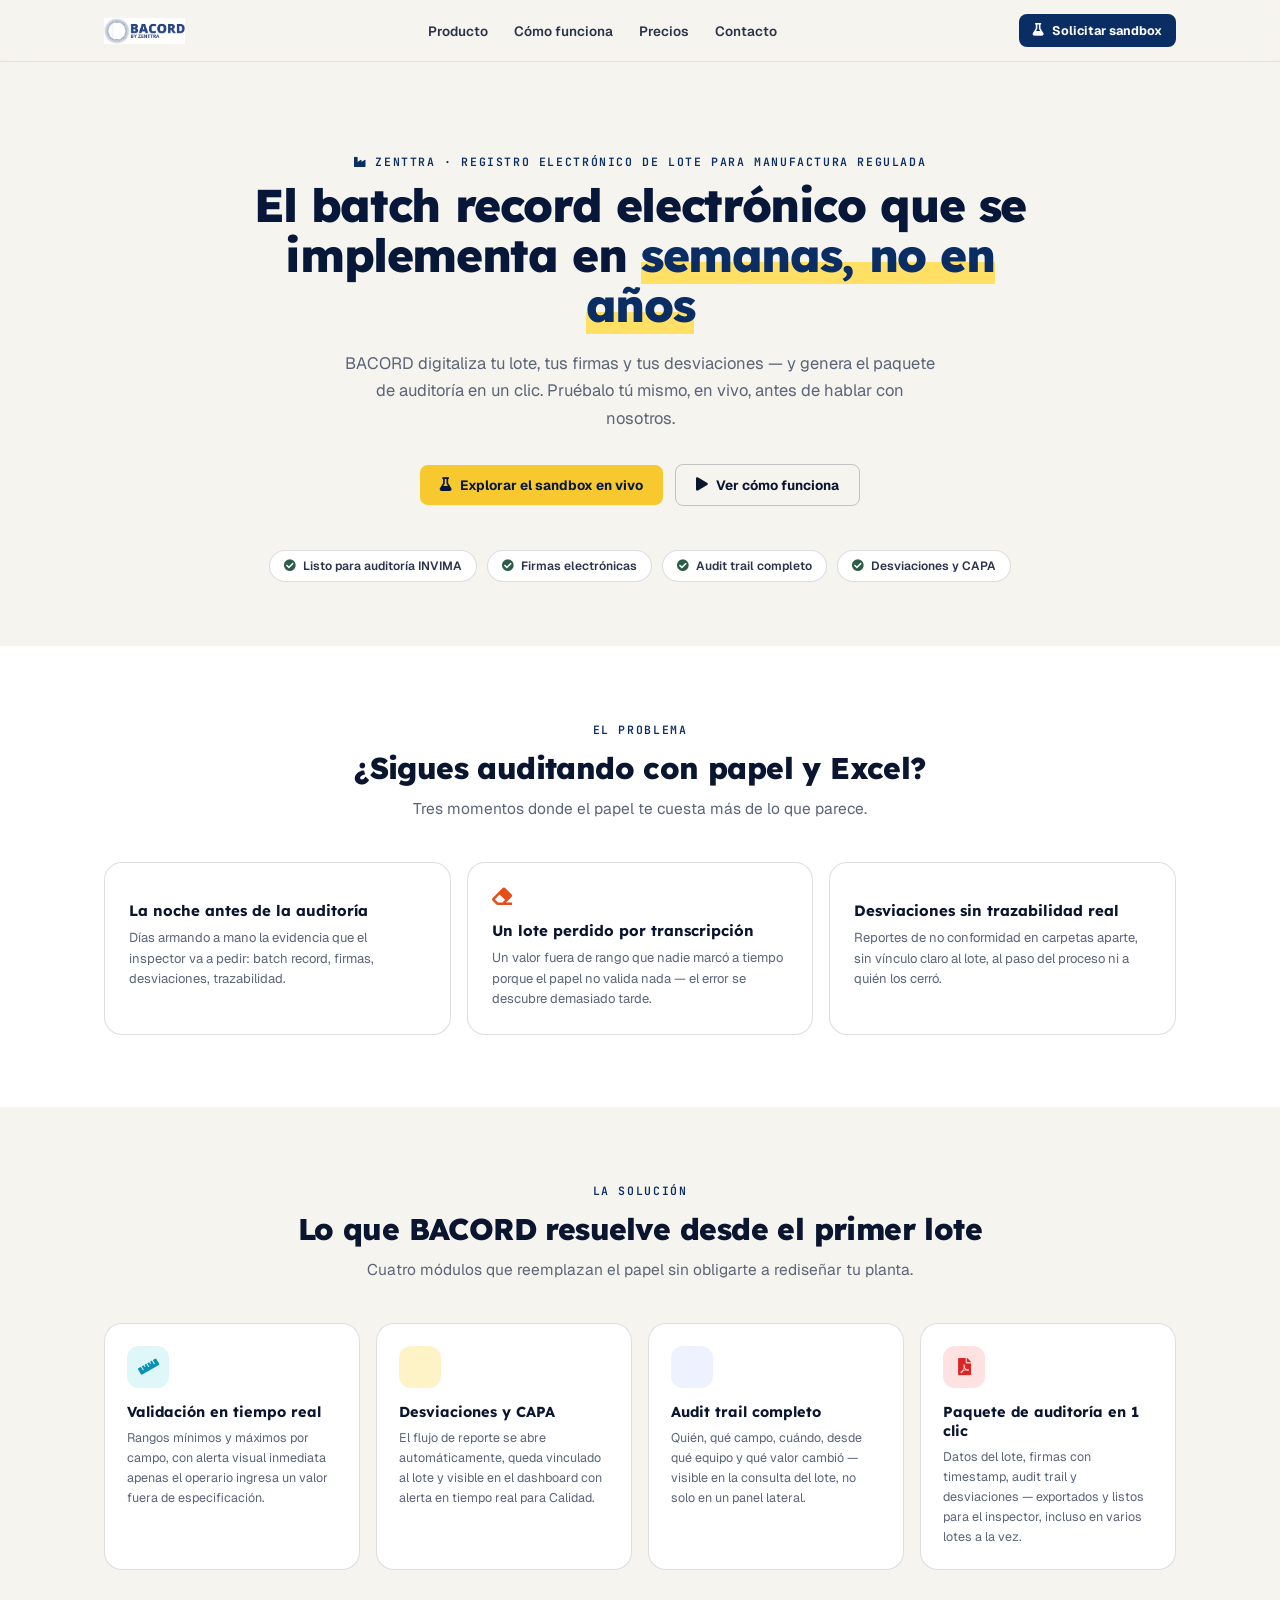
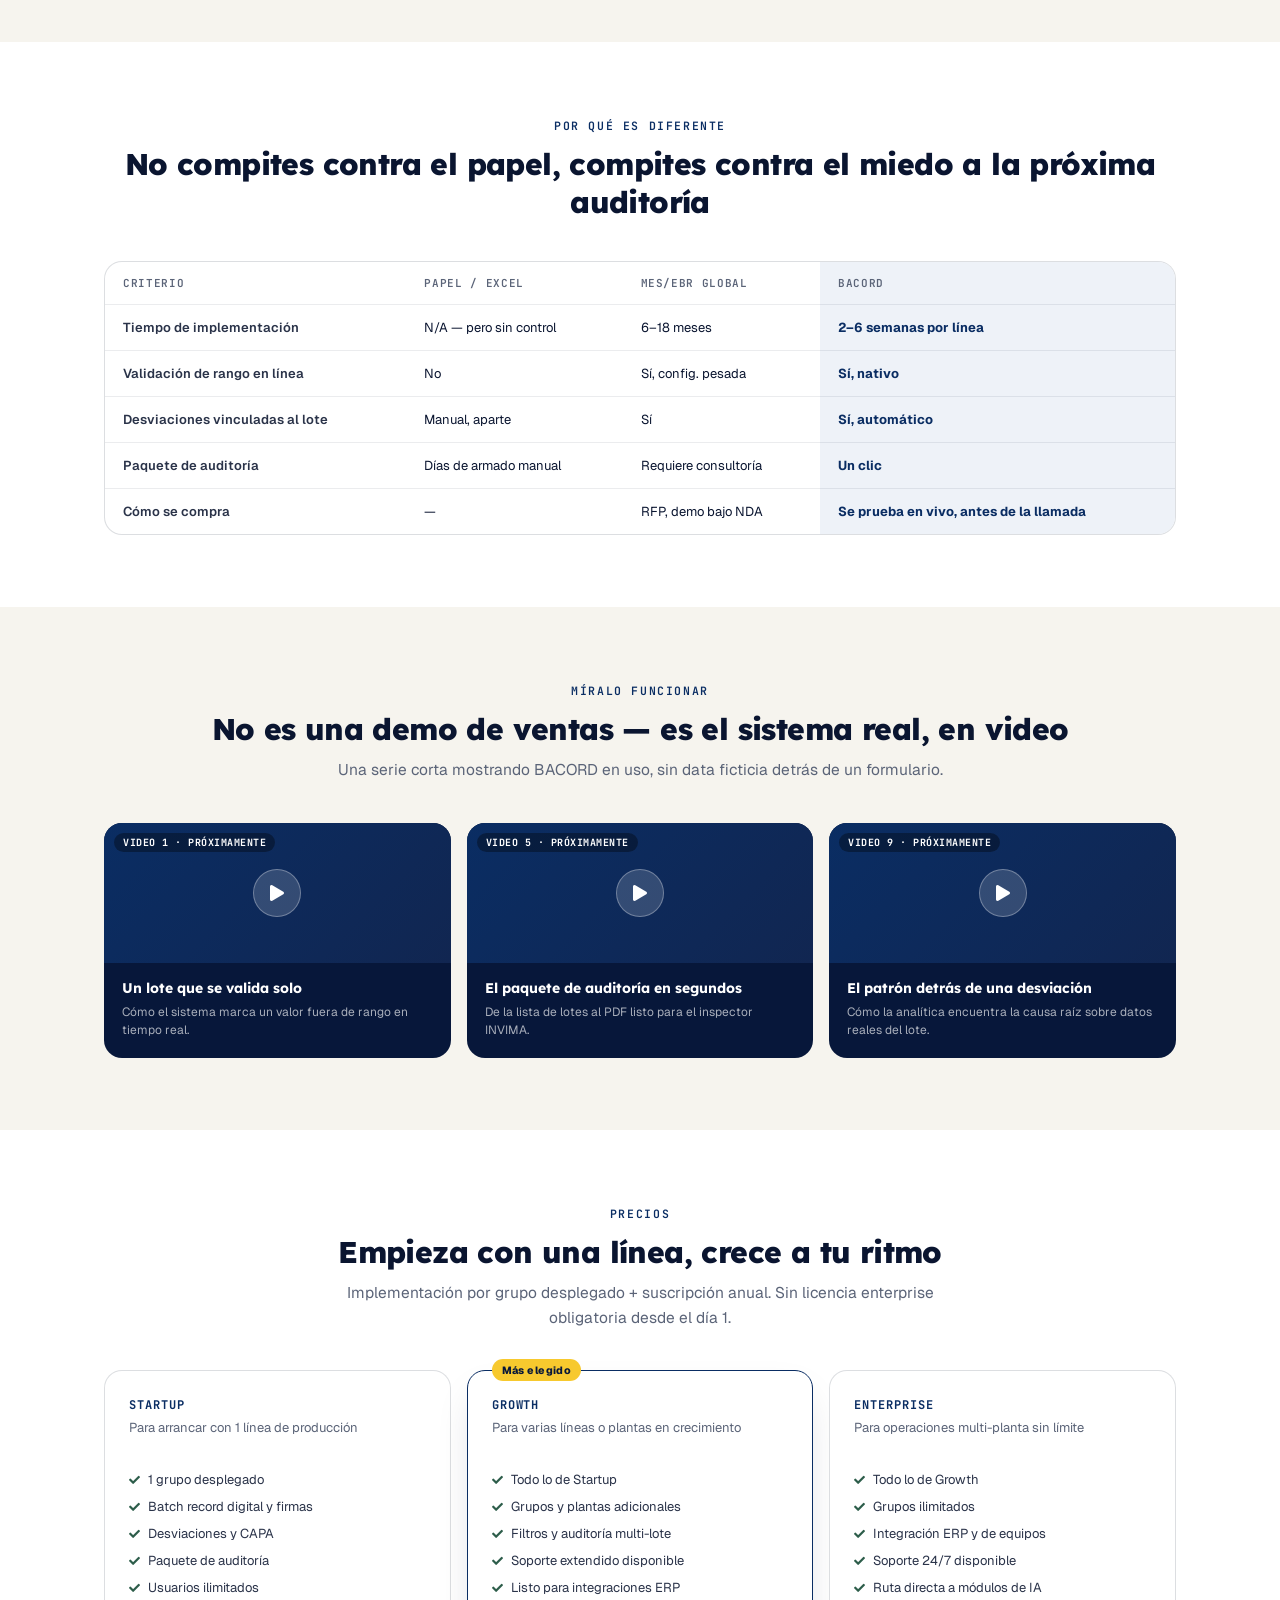
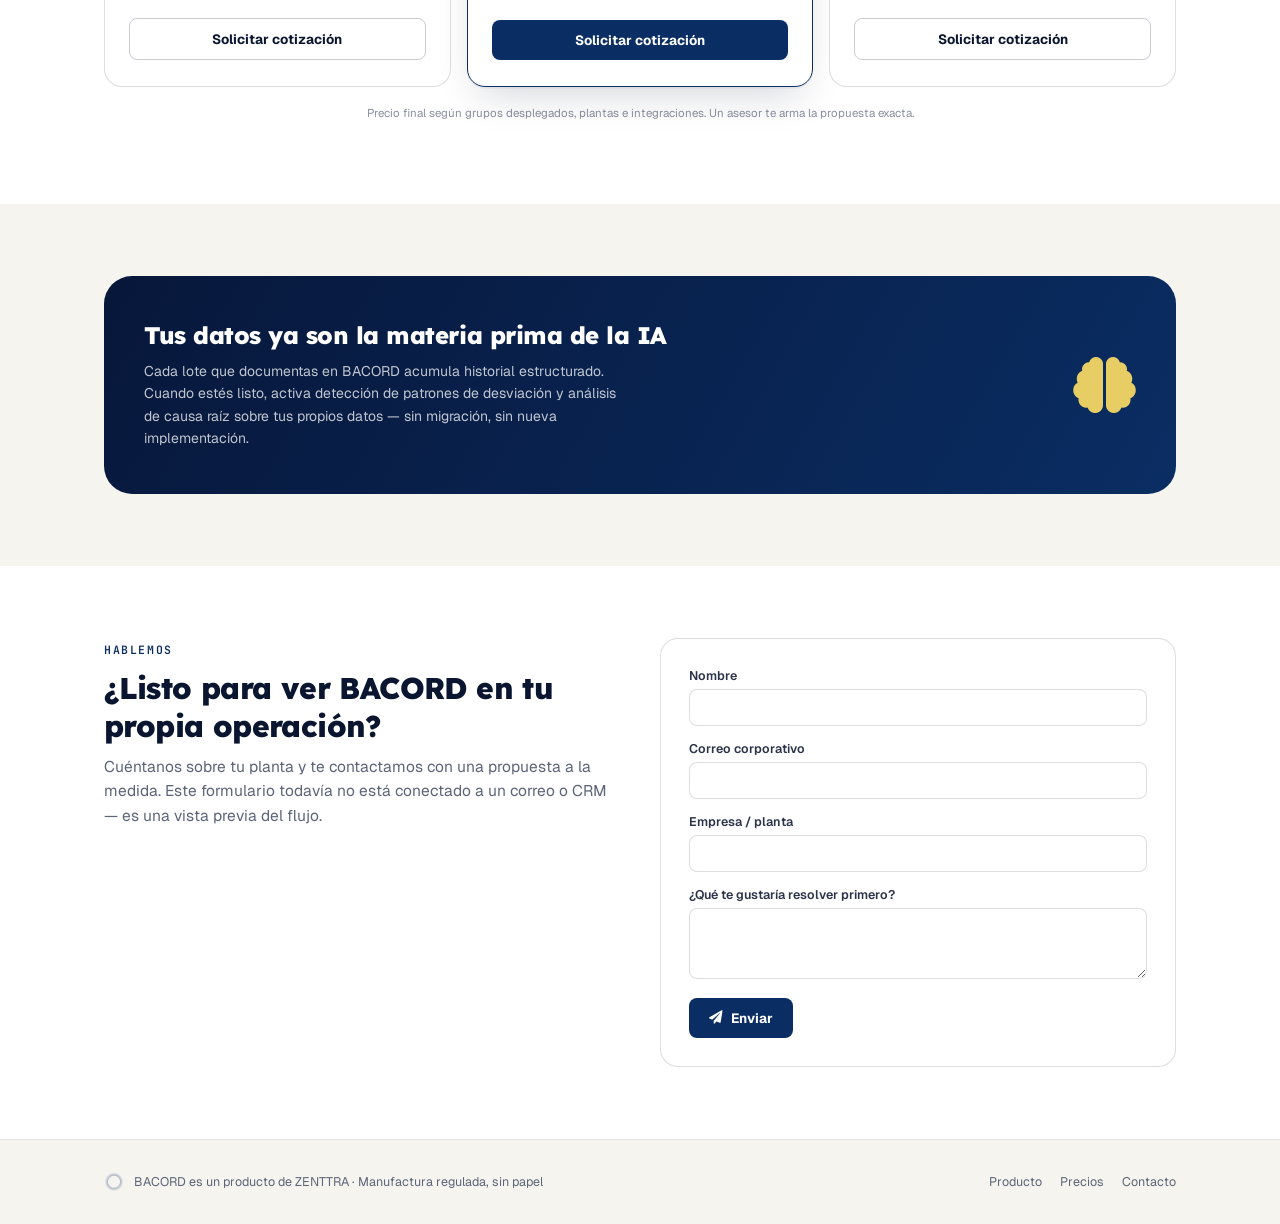
==== landing/index.html @ 94a8c039 "Move landing page to a standalone static site at /landing The marketing landing page belongs to its " ====
<!doctype html>
<html lang="es">
<head>
  <meta charset="UTF-8" />
  <meta name="viewport" content="width=device-width, initial-scale=1.0" />
  <title>BACORD — Batch record electrónico para manufactura regulada</title>
  <meta name="description" content="BACORD digitaliza tu batch record, tus firmas y tus desviaciones — y genera el paquete de auditoría en un clic. Pruébalo en el sandbox antes de hablar con nosotros." />
  <link rel="icon" type="image/png" href="assets/zenttra-circular.png" />
  <link rel="stylesheet" href="https://cdnjs.cloudflare.com/ajax/libs/font-awesome/5.15.4/css/all.min.css" />
  <link rel="stylesheet" href="styles.css" />
</head>
<body>

  <!-- ── Nav ── -->
  <header class="nav">
    <div class="nav-inner">
      <a href="#top" class="nav-brand"><img src="assets/bacord-logo-mark.png" alt="BACORD" /></a>
      <nav class="nav-links">
        <a href="#producto">Producto</a>
        <a href="#como-funciona">Cómo funciona</a>
        <a href="#precios">Precios</a>
        <a href="#contacto">Contacto</a>
      </nav>
      <a href="#contacto" class="btn btn-primary btn-sm">
        <i class="fa fa-flask" aria-hidden="true"></i> Solicitar sandbox
      </a>
    </div>
  </header>

  <!-- ── Hero ── -->
  <section class="hero container" id="top">
    <div class="eyebrow">
      <i class="fa fa-industry" aria-hidden="true"></i> ZENTTRA · Registro electrónico de lote para manufactura regulada
    </div>
    <h1 class="hero-h1">
      El batch record electrónico que se implementa en <mark>semanas, no en años</mark>
    </h1>
    <p class="hero-sub">
      BACORD digitaliza tu lote, tus firmas y tus desviaciones — y genera el paquete de auditoría en un clic.
      Pruébalo tú mismo, en vivo, antes de hablar con nosotros.
    </p>
    <div class="hero-ctas">
      <a href="#contacto" class="btn btn-accent">
        <i class="fa fa-flask" aria-hidden="true"></i> Explorar el sandbox en vivo
      </a>
      <a href="#como-funciona" class="btn btn-ghost">
        <i class="fa fa-play" aria-hidden="true"></i> Ver cómo funciona
      </a>
    </div>
    <ul class="trust">
      <li class="trust-pill"><i class="fa fa-check-circle" aria-hidden="true"></i> Listo para auditoría INVIMA</li>
      <li class="trust-pill"><i class="fa fa-check-circle" aria-hidden="true"></i> Firmas electrónicas</li>
      <li class="trust-pill"><i class="fa fa-check-circle" aria-hidden="true"></i> Audit trail completo</li>
      <li class="trust-pill"><i class="fa fa-check-circle" aria-hidden="true"></i> Desviaciones y CAPA</li>
    </ul>
  </section>

  <!-- ── Problema ── -->
  <section class="section section-alt">
    <div class="container">
      <div class="head center">
        <div class="eyebrow">El problema</div>
        <h2 class="h2">¿Sigues auditando con papel y Excel?</h2>
        <p class="lead">Tres momentos donde el papel te cuesta más de lo que parece.</p>
      </div>
      <div class="cards-3">
        <div class="problem-card">
          <i class="fa fa-file-circle-exclamation" aria-hidden="true"></i>
          <h3>La noche antes de la auditoría</h3>
          <p>Días armando a mano la evidencia que el inspector va a pedir: batch record, firmas, desviaciones, trazabilidad.</p>
        </div>
        <div class="problem-card">
          <i class="fa fa-eraser" aria-hidden="true"></i>
          <h3>Un lote perdido por transcripción</h3>
          <p>Un valor fuera de rango que nadie marcó a tiempo porque el papel no valida nada — el error se descubre demasiado tarde.</p>
        </div>
        <div class="problem-card">
          <i class="fa fa-magnifying-glass" aria-hidden="true"></i>
          <h3>Desviaciones sin trazabilidad real</h3>
          <p>Reportes de no conformidad en carpetas aparte, sin vínculo claro al lote, al paso del proceso ni a quién los cerró.</p>
        </div>
      </div>
    </div>
  </section>

  <!-- ── Producto / Solución ── -->
  <section class="section" id="producto">
    <div class="container">
      <div class="head center">
        <div class="eyebrow">La solución</div>
        <h2 class="h2">Lo que BACORD resuelve desde el primer lote</h2>
        <p class="lead">Cuatro módulos que reemplazan el papel sin obligarte a rediseñar tu planta.</p>
      </div>
      <div class="cards-4">
        <div class="sol-card">
          <div class="sol-icon" style="background:#E0F7FA;color:#0891B2"><i class="fa fa-ruler" aria-hidden="true"></i></div>
          <h3>Validación en tiempo real</h3>
          <p>Rangos mínimos y máximos por campo, con alerta visual inmediata apenas el operario ingresa un valor fuera de especificación.</p>
        </div>
        <div class="sol-card">
          <div class="sol-icon" style="background:#FEF3C7;color:#D97706"><i class="fa fa-triangle-exclamation" aria-hidden="true"></i></div>
          <h3>Desviaciones y CAPA</h3>
          <p>El flujo de reporte se abre automáticamente, queda vinculado al lote y visible en el dashboard con alerta en tiempo real para Calidad.</p>
        </div>
        <div class="sol-card">
          <div class="sol-icon" style="background:#EEF2FF;color:#1D4ED8"><i class="fa fa-clock-rotate-left" aria-hidden="true"></i></div>
          <h3>Audit trail completo</h3>
          <p>Quién, qué campo, cuándo, desde qué equipo y qué valor cambió — visible en la consulta del lote, no solo en un panel lateral.</p>
        </div>
        <div class="sol-card">
          <div class="sol-icon" style="background:#FEE2E2;color:#DC2626"><i class="fa fa-file-pdf" aria-hidden="true"></i></div>
          <h3>Paquete de auditoría en 1 clic</h3>
          <p>Datos del lote, firmas con timestamp, audit trail y desviaciones — exportados y listos para el inspector, incluso en varios lotes a la vez.</p>
        </div>
      </div>
    </div>
  </section>

  <!-- ── Comparación ── -->
  <section class="section section-alt">
    <div class="container">
      <div class="head center">
        <div class="eyebrow">Por qué es diferente</div>
        <h2 class="h2">No compites contra el papel, compites contra el miedo a la próxima auditoría</h2>
      </div>
      <div class="compare-wrap">
        <table class="compare">
          <thead>
            <tr>
              <th>Criterio</th>
              <th>Papel / Excel</th>
              <th>MES/EBR global</th>
              <th class="hl">BACORD</th>
            </tr>
          </thead>
          <tbody>
            <tr>
              <td class="criterio">Tiempo de implementación</td>
              <td>N/A — pero sin control</td>
              <td>6–18 meses</td>
              <td class="hl">2–6 semanas por línea</td>
            </tr>
            <tr>
              <td class="criterio">Validación de rango en línea</td>
              <td>No</td>
              <td>Sí, config. pesada</td>
              <td class="hl">Sí, nativo</td>
            </tr>
            <tr>
              <td class="criterio">Desviaciones vinculadas al lote</td>
              <td>Manual, aparte</td>
              <td>Sí</td>
              <td class="hl">Sí, automático</td>
            </tr>
            <tr>
              <td class="criterio">Paquete de auditoría</td>
              <td>Días de armado manual</td>
              <td>Requiere consultoría</td>
              <td class="hl">Un clic</td>
            </tr>
            <tr>
              <td class="criterio">Cómo se compra</td>
              <td>—</td>
              <td>RFP, demo bajo NDA</td>
              <td class="hl">Se prueba en vivo, antes de la llamada</td>
            </tr>
          </tbody>
        </table>
      </div>
    </div>
  </section>

  <!-- ── Video-first ── -->
  <section class="section" id="como-funciona">
    <div class="container">
      <div class="head center">
        <div class="eyebrow">Míralo funcionar</div>
        <h2 class="h2">No es una demo de ventas — es el sistema real, en video</h2>
        <p class="lead">Una serie corta mostrando BACORD en uso, sin data ficticia detrás de un formulario.</p>
      </div>
      <div class="cards-3">
        <div class="video-card">
          <div class="video-thumb">
            <span class="video-badge">VIDEO 1 · PRÓXIMAMENTE</span>
            <div class="video-play"><i class="fa fa-play" aria-hidden="true"></i></div>
          </div>
          <div class="video-body">
            <h3>Un lote que se valida solo</h3>
            <p>Cómo el sistema marca un valor fuera de rango en tiempo real.</p>
          </div>
        </div>
        <div class="video-card">
          <div class="video-thumb">
            <span class="video-badge">VIDEO 5 · PRÓXIMAMENTE</span>
            <div class="video-play"><i class="fa fa-play" aria-hidden="true"></i></div>
          </div>
          <div class="video-body">
            <h3>El paquete de auditoría en segundos</h3>
            <p>De la lista de lotes al PDF listo para el inspector INVIMA.</p>
          </div>
        </div>
        <div class="video-card">
          <div class="video-thumb">
            <span class="video-badge">VIDEO 9 · PRÓXIMAMENTE</span>
            <div class="video-play"><i class="fa fa-play" aria-hidden="true"></i></div>
          </div>
          <div class="video-body">
            <h3>El patrón detrás de una desviación</h3>
            <p>Cómo la analítica encuentra la causa raíz sobre datos reales del lote.</p>
          </div>
        </div>
      </div>
    </div>
  </section>

  <!-- ── Pricing ── -->
  <section class="section section-alt" id="precios">
    <div class="container">
      <div class="head center">
        <div class="eyebrow">Precios</div>
        <h2 class="h2">Empieza con una línea, crece a tu ritmo</h2>
        <p class="lead">Implementación por grupo desplegado + suscripción anual. Sin licencia enterprise obligatoria desde el día 1.</p>
      </div>
      <div class="cards-3">
        <div class="plan">
          <div class="plan-tier">STARTUP</div>
          <div class="plan-resumen">Para arrancar con 1 línea de producción</div>
          <ul class="plan-features">
            <li><i class="fa fa-check" aria-hidden="true"></i> 1 grupo desplegado</li>
            <li><i class="fa fa-check" aria-hidden="true"></i> Batch record digital y firmas</li>
            <li><i class="fa fa-check" aria-hidden="true"></i> Desviaciones y CAPA</li>
            <li><i class="fa fa-check" aria-hidden="true"></i> Paquete de auditoría</li>
            <li><i class="fa fa-check" aria-hidden="true"></i> Usuarios ilimitados</li>
          </ul>
          <a href="#contacto" class="btn btn-ghost btn-block">Solicitar cotización</a>
        </div>
        <div class="plan destacado">
          <span class="plan-badge">Más elegido</span>
          <div class="plan-tier">GROWTH</div>
          <div class="plan-resumen">Para varias líneas o plantas en crecimiento</div>
          <ul class="plan-features">
            <li><i class="fa fa-check" aria-hidden="true"></i> Todo lo de Startup</li>
            <li><i class="fa fa-check" aria-hidden="true"></i> Grupos y plantas adicionales</li>
            <li><i class="fa fa-check" aria-hidden="true"></i> Filtros y auditoría multi-lote</li>
            <li><i class="fa fa-check" aria-hidden="true"></i> Soporte extendido disponible</li>
            <li><i class="fa fa-check" aria-hidden="true"></i> Listo para integraciones ERP</li>
          </ul>
          <a href="#contacto" class="btn btn-primary btn-block">Solicitar cotización</a>
        </div>
        <div class="plan">
          <div class="plan-tier">ENTERPRISE</div>
          <div class="plan-resumen">Para operaciones multi-planta sin límite</div>
          <ul class="plan-features">
            <li><i class="fa fa-check" aria-hidden="true"></i> Todo lo de Growth</li>
            <li><i class="fa fa-check" aria-hidden="true"></i> Grupos ilimitados</li>
            <li><i class="fa fa-check" aria-hidden="true"></i> Integración ERP y de equipos</li>
            <li><i class="fa fa-check" aria-hidden="true"></i> Soporte 24/7 disponible</li>
            <li><i class="fa fa-check" aria-hidden="true"></i> Ruta directa a módulos de IA</li>
          </ul>
          <a href="#contacto" class="btn btn-ghost btn-block">Solicitar cotización</a>
        </div>
      </div>
      <p class="plan-note">Precio final según grupos desplegados, plantas e integraciones. Un asesor te arma la propuesta exacta.</p>
    </div>
  </section>

  <!-- ── IA roadmap ── -->
  <section class="section">
    <div class="container">
      <div class="ia-banner">
        <div class="ia-text">
          <h2>Tus datos ya son la materia prima de la IA</h2>
          <p>
            Cada lote que documentas en BACORD acumula historial estructurado. Cuando estés listo,
            activa detección de patrones de desviación y análisis de causa raíz sobre tus propios datos —
            sin migración, sin nueva implementación.
          </p>
        </div>
        <i class="fa fa-brain ia-icon" aria-hidden="true"></i>
      </div>
    </div>
  </section>

  <!-- ── Contacto ── -->
  <section class="section section-alt" id="contacto">
    <div class="container">
      <div class="contact-grid">
        <div>
          <div class="eyebrow">Hablemos</div>
          <h2 class="h2">¿Listo para ver BACORD en tu propia operación?</h2>
          <p class="lead" style="margin-bottom:24px">
            Cuéntanos sobre tu planta y te contactamos con una propuesta a la medida. Este formulario todavía
            no está conectado a un correo o CRM — es una vista previa del flujo.
          </p>
        </div>

        <div class="contact-form">
          <form id="contact-form">
            <div class="form-group">
              <label for="lp-nombre">Nombre</label>
              <input id="lp-nombre" class="form-control" required />
            </div>
            <div class="form-group">
              <label for="lp-correo">Correo corporativo</label>
              <input id="lp-correo" type="email" class="form-control" required />
            </div>
            <div class="form-group">
              <label for="lp-empresa">Empresa / planta</label>
              <input id="lp-empresa" class="form-control" />
            </div>
            <div class="form-group">
              <label for="lp-mensaje">¿Qué te gustaría resolver primero?</label>
              <textarea id="lp-mensaje" class="form-control" rows="3"></textarea>
            </div>
            <button type="submit" class="btn btn-primary">
              <i class="fa fa-paper-plane" aria-hidden="true"></i> Enviar
            </button>
          </form>
          <div id="contact-thanks" class="thanks hidden">
            <i class="fa fa-circle-check" aria-hidden="true"></i>
            <h3 id="contact-thanks-title">¡Gracias!</h3>
            <p>Recibimos tu mensaje. Un asesor comercial te va a contactar pronto.</p>
          </div>
        </div>
      </div>
    </div>
  </section>

  <!-- ── Footer ── -->
  <footer class="footer">
    <div class="container footer-inner">
      <div class="footer-brand">
        <img src="assets/zenttra-circular.png" alt="ZENTTRA" />
        <span>BACORD es un producto de ZENTTRA · Manufactura regulada, sin papel</span>
      </div>
      <div class="footer-links">
        <a href="#producto">Producto</a>
        <a href="#precios">Precios</a>
        <a href="#contacto">Contacto</a>
      </div>
    </div>
  </footer>

  <script src="script.js"></script>
</body>
</html>
---- landing/styles.css ----
@import url('https://fonts.googleapis.com/css2?family=Geist:wght@400;500;600;700;800&family=JetBrains+Mono:wght@400;500;600;700&family=Lexend:wght@400;500;600;700;800&display=swap');

:root {
  --navy:     #0A2D63;
  --navy-700: #112651;
  --navy-900: #07173a;
  --navy-50:  #eef2f8;
  --paper:    #F6F4EE;
  --paper-2:  #EFECE2;
  --white:    #FFFFFF;
  --ink:      #0A1530;
  --ink-2:    #2A3349;
  --ink-3:    #5B6478;
  --ink-4:    #8A8F9F;
  --yellow:   #FFDF64;
  --yellow-2: #F7C92E;
  --orange-2: #E64E18;
  --forest:   #2D5D4A;
  --hair:        rgba(10,21,48,0.08);
  --hair-2:      rgba(10,21,48,0.14);
  --hair-strong: rgba(10,21,48,0.22);
  --r-sm: 8px; --r-lg: 18px; --r-xl: 28px;
  --sh-3: 0 2px 0 rgba(10,21,48,0.04), 0 18px 40px -12px rgba(10,21,48,0.18);
  --f-sans: "Geist", "Inter", -apple-system, BlinkMacSystemFont, "Segoe UI", sans-serif;
  --f-mono: "JetBrains Mono", ui-monospace, "SF Mono", Menlo, monospace;
  --f-display: "Lexend", "Geist", sans-serif;
}

*, *::before, *::after { box-sizing: border-box; }
html { scroll-behavior: smooth; }
body {
  margin: 0; padding: 0; background: var(--paper); color: var(--ink);
  font-family: var(--f-sans); -webkit-font-smoothing: antialiased;
}
a { text-decoration: none; color: inherit; }
img { max-width: 100%; display: block; }
button { font-family: inherit; }
input, textarea { font-family: inherit; }

.container { max-width: 1120px; margin: 0 auto; padding: 0 24px; }
.section { padding: 72px 0; }
.section-alt { background: var(--white); }
.eyebrow {
  font-family: var(--f-mono); font-size: 11.5px; font-weight: 600; letter-spacing: .14em;
  text-transform: uppercase; color: var(--navy); margin-bottom: 12px;
  display: inline-flex; align-items: center; gap: 8px;
}
.h2 { font-family: var(--f-display); font-size: 30px; font-weight: 800; letter-spacing: -.02em; color: var(--ink); margin: 0 0 10px; }
.lead { font-size: 15.5px; color: var(--ink-3); max-width: 640px; line-height: 1.6; margin: 0; }
.head { margin-bottom: 40px; }
.head.center { text-align: center; margin-left: auto; margin-right: auto; }
.head.center .lead { margin-left: auto; margin-right: auto; }

/* ── nav ── */
.nav {
  position: sticky; top: 0; z-index: 40; background: rgba(246,244,238,.92); backdrop-filter: blur(8px);
  border-bottom: 1px solid var(--hair);
}
.nav-inner { max-width: 1120px; margin: 0 auto; padding: 14px 24px; display: flex; align-items: center; justify-content: space-between; gap: 20px; }
.nav-brand img { height: 26px; }
.nav-links { display: flex; align-items: center; gap: 26px; }
.nav-links a { font-size: 13.5px; font-weight: 600; color: var(--ink-2); }
.nav-links a:hover { color: var(--navy); }
@media (max-width: 760px) { .nav-links { display: none; } }

/* ── botones ── */
.btn {
  display: inline-flex; align-items: center; gap: 8px; padding: 11px 20px; border-radius: var(--r-sm);
  font-size: 13.5px; font-weight: 700; cursor: pointer; border: none; font-family: var(--f-sans);
  transition: transform .12s, opacity .12s; white-space: nowrap;
}
.btn:hover { opacity: .92; transform: translateY(-1px); }
.btn-primary { background: var(--navy); color: #fff; }
.btn-accent  { background: var(--yellow-2); color: var(--navy-900); }
.btn-ghost   { background: transparent; color: var(--ink); border: 1.5px solid var(--hair-strong); }
.btn-sm { padding: 8px 14px; font-size: 12.5px; }
.btn-block { justify-content: center; width: 100%; }

/* ── hero ── */
.hero { padding: 88px 0 64px; text-align: center; }
.hero-h1 {
  font-family: var(--f-display); font-size: 46px; font-weight: 800; letter-spacing: -.03em; line-height: 1.08;
  color: var(--navy-900); max-width: 820px; margin: 0 auto 20px;
}
.hero-h1 mark { color: var(--navy); background: linear-gradient(180deg, transparent 62%, var(--yellow) 62%); }
.hero-sub { font-size: 16.5px; color: var(--ink-3); max-width: 600px; margin: 0 auto 32px; line-height: 1.65; }
.hero-ctas { display: flex; align-items: center; justify-content: center; gap: 12px; flex-wrap: wrap; margin-bottom: 44px; }
.trust { display: flex; align-items: center; justify-content: center; gap: 10px; flex-wrap: wrap; list-style: none; padding: 0; margin: 0; }
.trust-pill {
  display: inline-flex; align-items: center; gap: 7px; font-size: 12px; font-weight: 600; color: var(--ink-2);
  background: var(--white); border: 1px solid var(--hair-2); border-radius: 100px; padding: 7px 14px;
}
.trust-pill i { color: var(--forest); }

/* ── grids ── */
.cards-3 { display: grid; grid-template-columns: repeat(3, 1fr); gap: 16px; }
.cards-4 { display: grid; grid-template-columns: repeat(4, 1fr); gap: 16px; }

/* ── problema ── */
.problem-card { background: var(--white); border: 1px solid var(--hair-2); border-radius: var(--r-lg); padding: 24px; }
.problem-card i { font-size: 20px; color: var(--orange-2); margin-bottom: 14px; display: block; }
.problem-card h3 { font-family: var(--f-display); font-size: 15px; font-weight: 700; margin: 0 0 8px; color: var(--ink); }
.problem-card p { font-size: 13px; color: var(--ink-3); line-height: 1.6; margin: 0; }

/* ── solución ── */
.sol-card { background: var(--white); border: 1px solid var(--hair-2); border-radius: var(--r-lg); padding: 22px; }
.sol-icon { width: 42px; height: 42px; border-radius: 12px; display: grid; place-items: center; font-size: 17px; margin-bottom: 14px; }
.sol-card h3 { font-family: var(--f-display); font-size: 14.5px; font-weight: 700; margin: 0 0 7px; color: var(--ink); }
.sol-card p { font-size: 12.5px; color: var(--ink-3); line-height: 1.6; margin: 0; }

/* ── comparación ── */
.compare-wrap { overflow-x: auto; border: 1px solid var(--hair-2); border-radius: var(--r-lg); background: var(--white); }
.compare { width: 100%; border-collapse: collapse; font-size: 13px; min-width: 640px; }
.compare th, .compare td { padding: 14px 18px; text-align: left; border-bottom: 1px solid var(--hair); }
.compare th { font-family: var(--f-mono); font-size: 11px; letter-spacing: .06em; text-transform: uppercase; color: var(--ink-3); font-weight: 600; }
.compare th.hl, .compare td.hl { background: var(--navy-50); }
.compare td.hl { font-weight: 700; color: var(--navy); }
.compare tr:last-child td { border-bottom: none; }
.compare td.criterio { font-weight: 600; color: var(--ink-2); }

/* ── videos ── */
.video-card { background: var(--navy-900); border-radius: var(--r-lg); overflow: hidden; color: #fff; }
.video-thumb { height: 140px; background: linear-gradient(135deg, var(--navy) 0%, var(--navy-700) 100%); display: grid; place-items: center; position: relative; }
.video-play { width: 48px; height: 48px; border-radius: 50%; background: rgba(255,255,255,.16); display: grid; place-items: center; font-size: 16px; color: #fff; border: 1.5px solid rgba(255,255,255,.3); }
.video-badge { position: absolute; top: 10px; left: 10px; font-family: var(--f-mono); font-size: 10px; font-weight: 700; background: rgba(0,0,0,.35); padding: 3px 9px; border-radius: 100px; letter-spacing: .05em; }
.video-body { padding: 16px 18px 18px; }
.video-body h3 { font-family: var(--f-display); font-size: 14px; font-weight: 700; margin: 0 0 6px; }
.video-body p { font-size: 12px; color: rgba(255,255,255,.65); line-height: 1.55; margin: 0; }

/* ── pricing ── */
.plan { background: var(--white); border: 1.5px solid var(--hair-2); border-radius: var(--r-lg); padding: 26px 24px; display: flex; flex-direction: column; position: relative; }
.plan.destacado { border-color: var(--navy); box-shadow: var(--sh-3); }
.plan-badge { position: absolute; top: -12px; left: 24px; background: var(--yellow-2); color: var(--navy-900); font-size: 10.5px; font-weight: 800; padding: 4px 10px; border-radius: 100px; letter-spacing: .04em; }
.plan-tier { font-family: var(--f-mono); font-size: 12px; font-weight: 700; letter-spacing: .08em; color: var(--navy); margin-bottom: 6px; }
.plan-resumen { font-size: 13px; color: var(--ink-3); margin-bottom: 18px; min-height: 34px; }
.plan-features { list-style: none; padding: 0; margin: 0 0 22px; display: flex; flex-direction: column; gap: 10px; flex: 1; }
.plan-features li { display: flex; align-items: flex-start; gap: 8px; font-size: 13px; color: var(--ink-2); }
.plan-features i { color: var(--forest); font-size: 11px; margin-top: 3px; flex-shrink: 0; }
.plan-note { font-size: 11.5px; color: var(--ink-4); text-align: center; margin-top: 18px; }

/* ── IA banner ── */
.ia-banner { background: linear-gradient(120deg, var(--navy-900) 0%, var(--navy) 100%); border-radius: var(--r-xl); padding: 44px 40px; color: #fff; display: flex; align-items: center; gap: 32px; justify-content: space-between; }
.ia-text h2 { font-family: var(--f-display); font-size: 24px; font-weight: 800; margin: 0 0 10px; letter-spacing: -.02em; }
.ia-text p { font-size: 14px; color: rgba(255,255,255,.75); max-width: 480px; line-height: 1.6; margin: 0; }
.ia-icon { font-size: 56px; color: var(--yellow); flex-shrink: 0; opacity: .9; }
@media (max-width: 720px) { .ia-banner { flex-direction: column; text-align: center; } .ia-text p { margin: 0 auto; } }

/* ── contacto ── */
.contact-grid { display: grid; grid-template-columns: 1fr 1fr; gap: 40px; align-items: start; }
.contact-form { background: var(--white); border: 1px solid var(--hair-2); border-radius: var(--r-lg); padding: 28px; }
.form-group { margin-bottom: 14px; }
.form-group label { display: block; font-size: 12.5px; font-weight: 600; color: var(--ink-2); margin-bottom: 5px; }
.form-control {
  width: 100%; padding: 9px 11px; background: var(--white); border: 1.5px solid var(--hair-2);
  border-radius: var(--r-sm); font-size: 13px; color: var(--ink); font-family: var(--f-sans); outline: none;
  transition: border-color 120ms;
}
.form-control:focus { border-color: var(--navy); }
.thanks { text-align: center; padding: 30px 10px; }
.thanks i { font-size: 30px; color: var(--forest); margin-bottom: 12px; display: block; }
.thanks h3 { font-family: var(--f-display); font-size: 16px; margin: 0 0 6px; }
.thanks p { font-size: 13px; color: var(--ink-3); margin: 0; }
.hidden { display: none !important; }

/* ── footer ── */
.footer { border-top: 1px solid var(--hair); padding: 32px 0; }
.footer-inner { display: flex; align-items: center; justify-content: space-between; flex-wrap: wrap; gap: 12px; }
.footer-brand { display: flex; align-items: center; gap: 10px; font-size: 12.5px; color: var(--ink-3); }
.footer-brand img { height: 20px; opacity: .8; }
.footer-links { display: flex; gap: 18px; font-size: 12.5px; color: var(--ink-3); }

@media (max-width: 900px) {
  .cards-4 { grid-template-columns: 1fr 1fr; }
  .contact-grid { grid-template-columns: 1fr; }
}
@media (max-width: 680px) {
  .hero-h1 { font-size: 32px; }
  .cards-3, .cards-4 { grid-template-columns: 1fr; }
  .section { padding: 48px 0; }
}
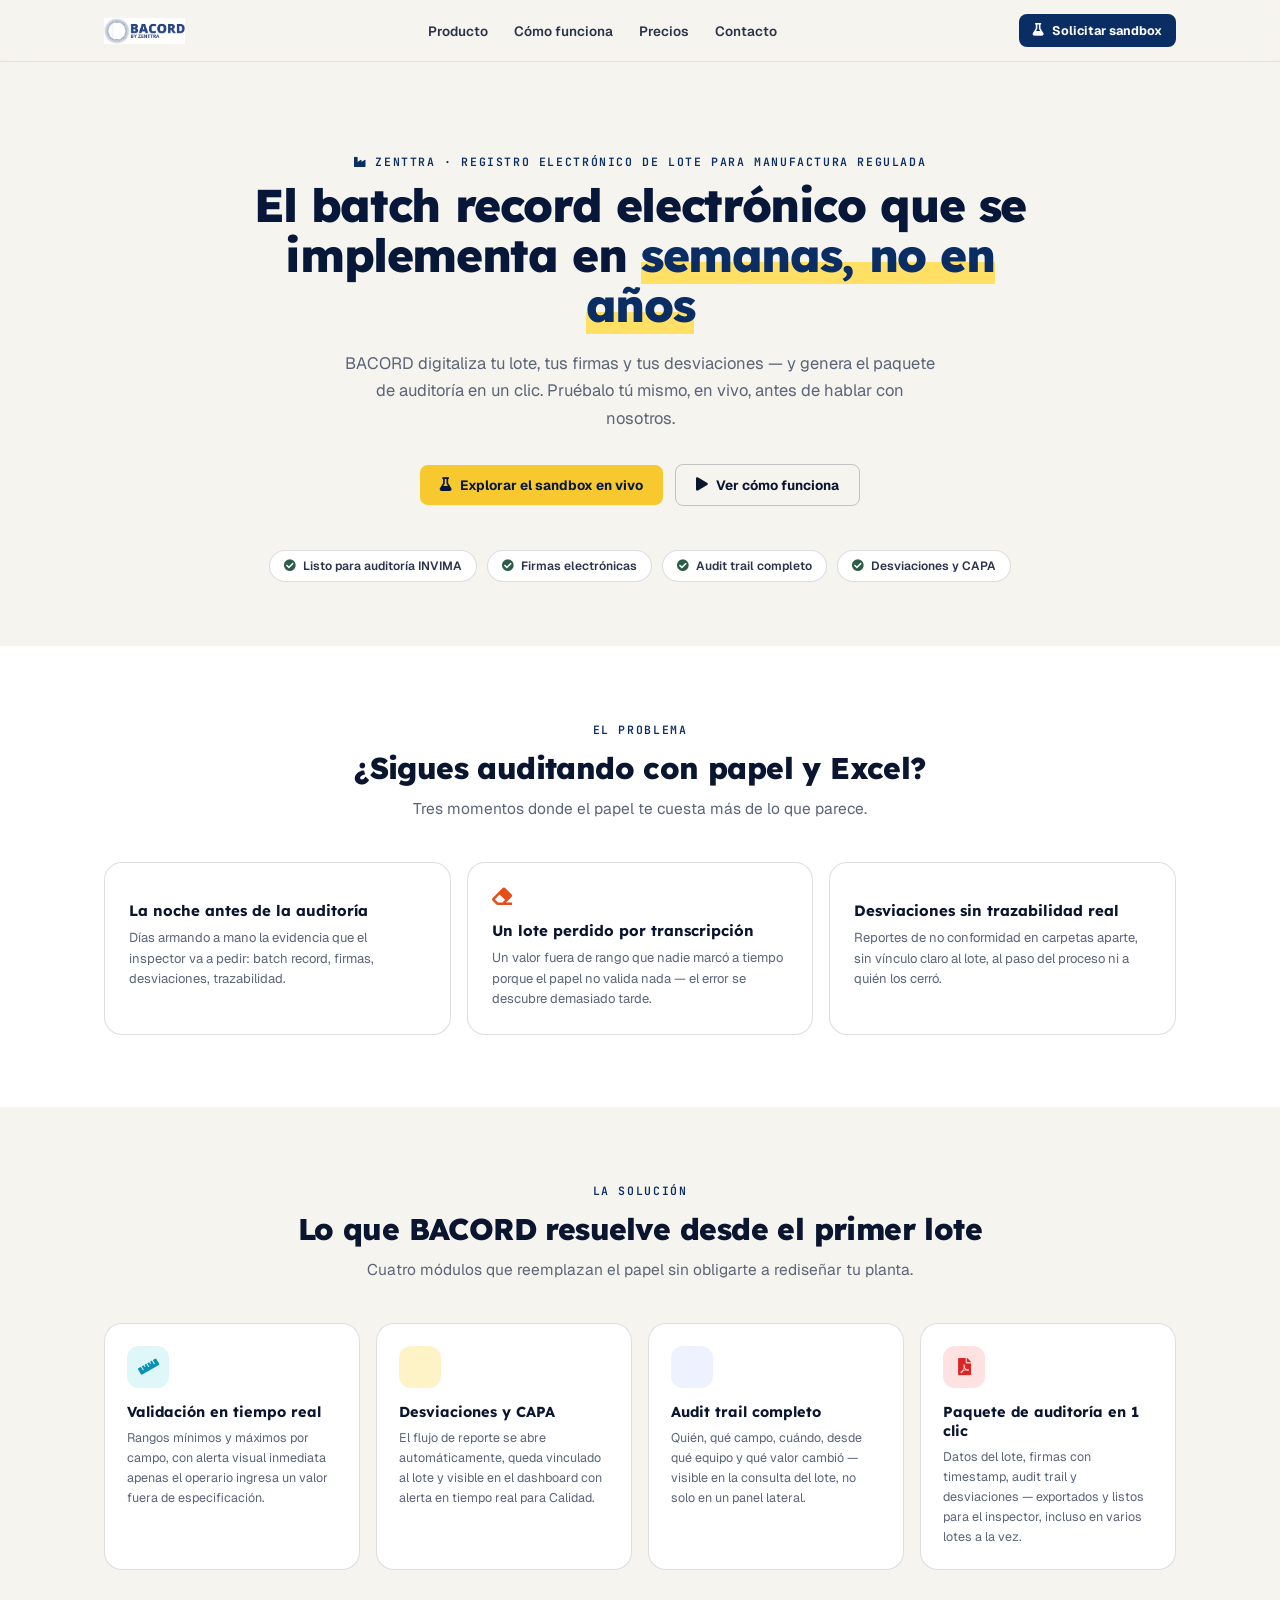
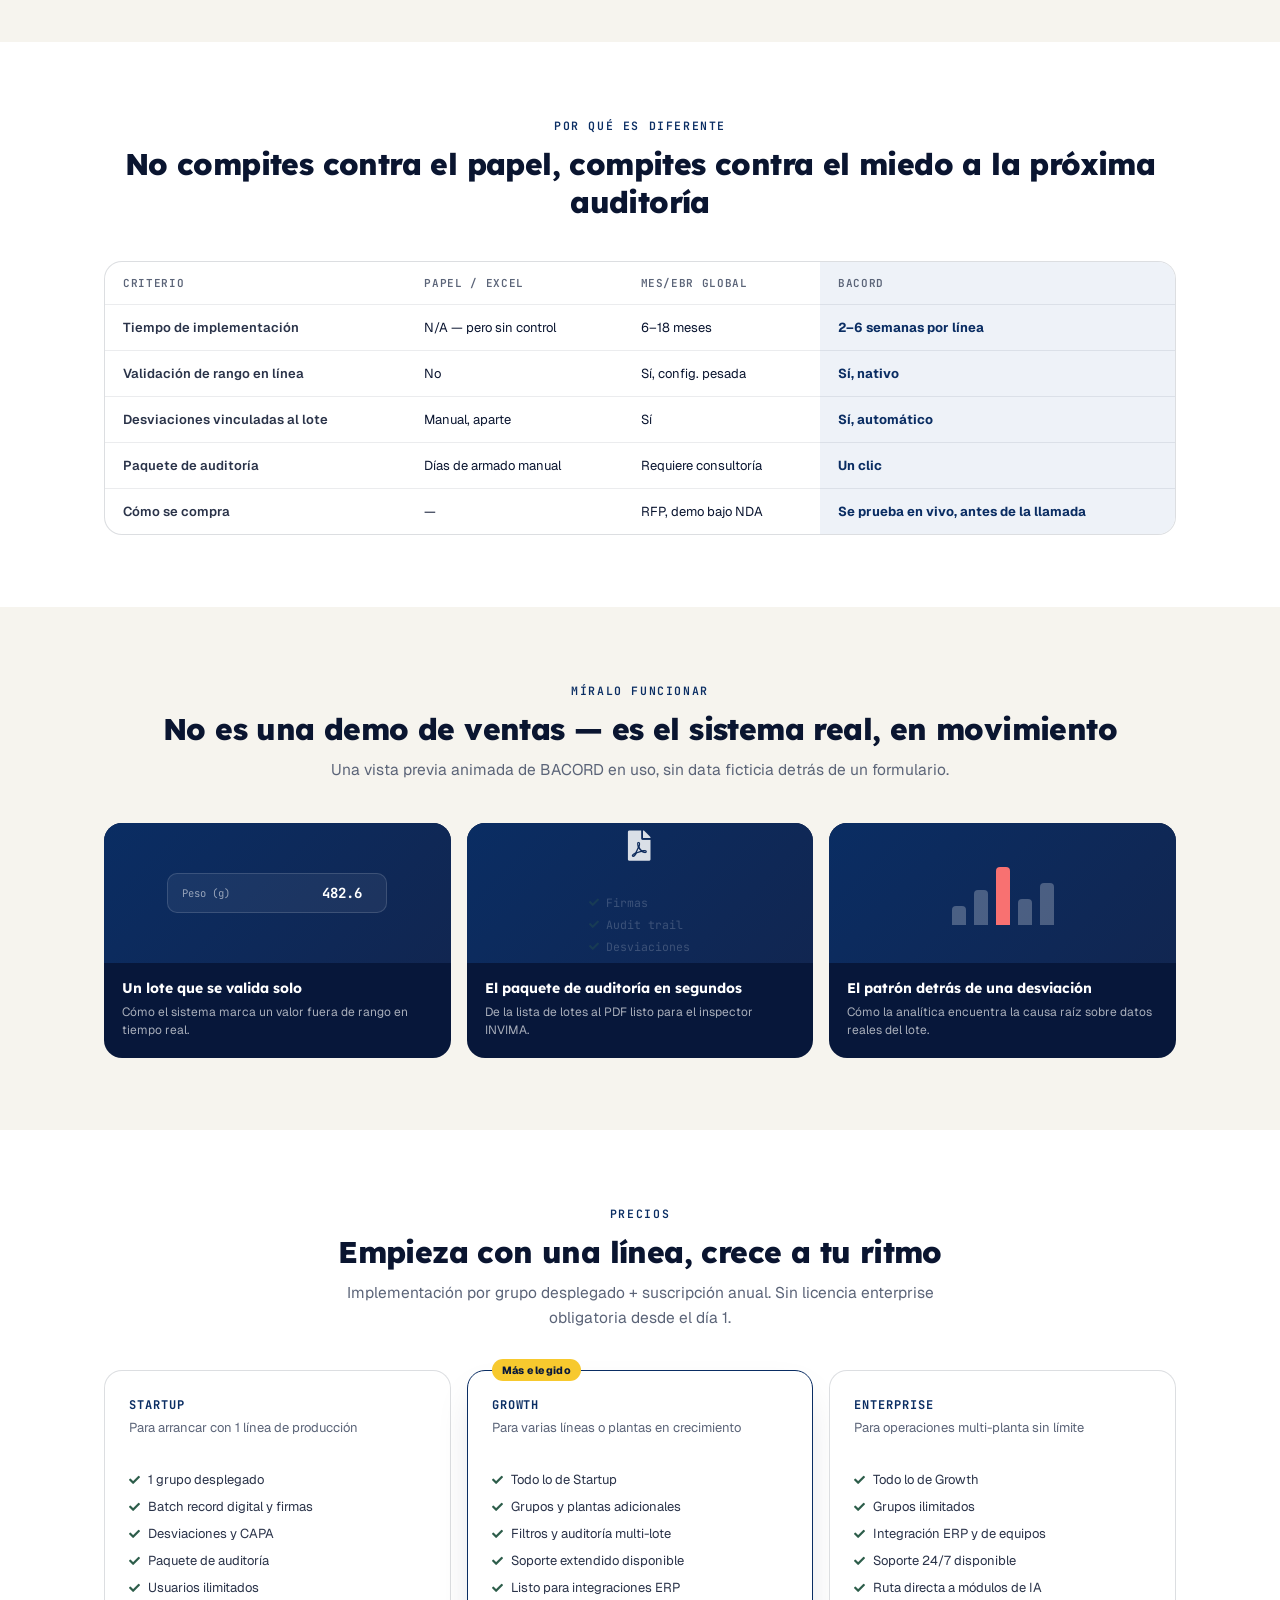
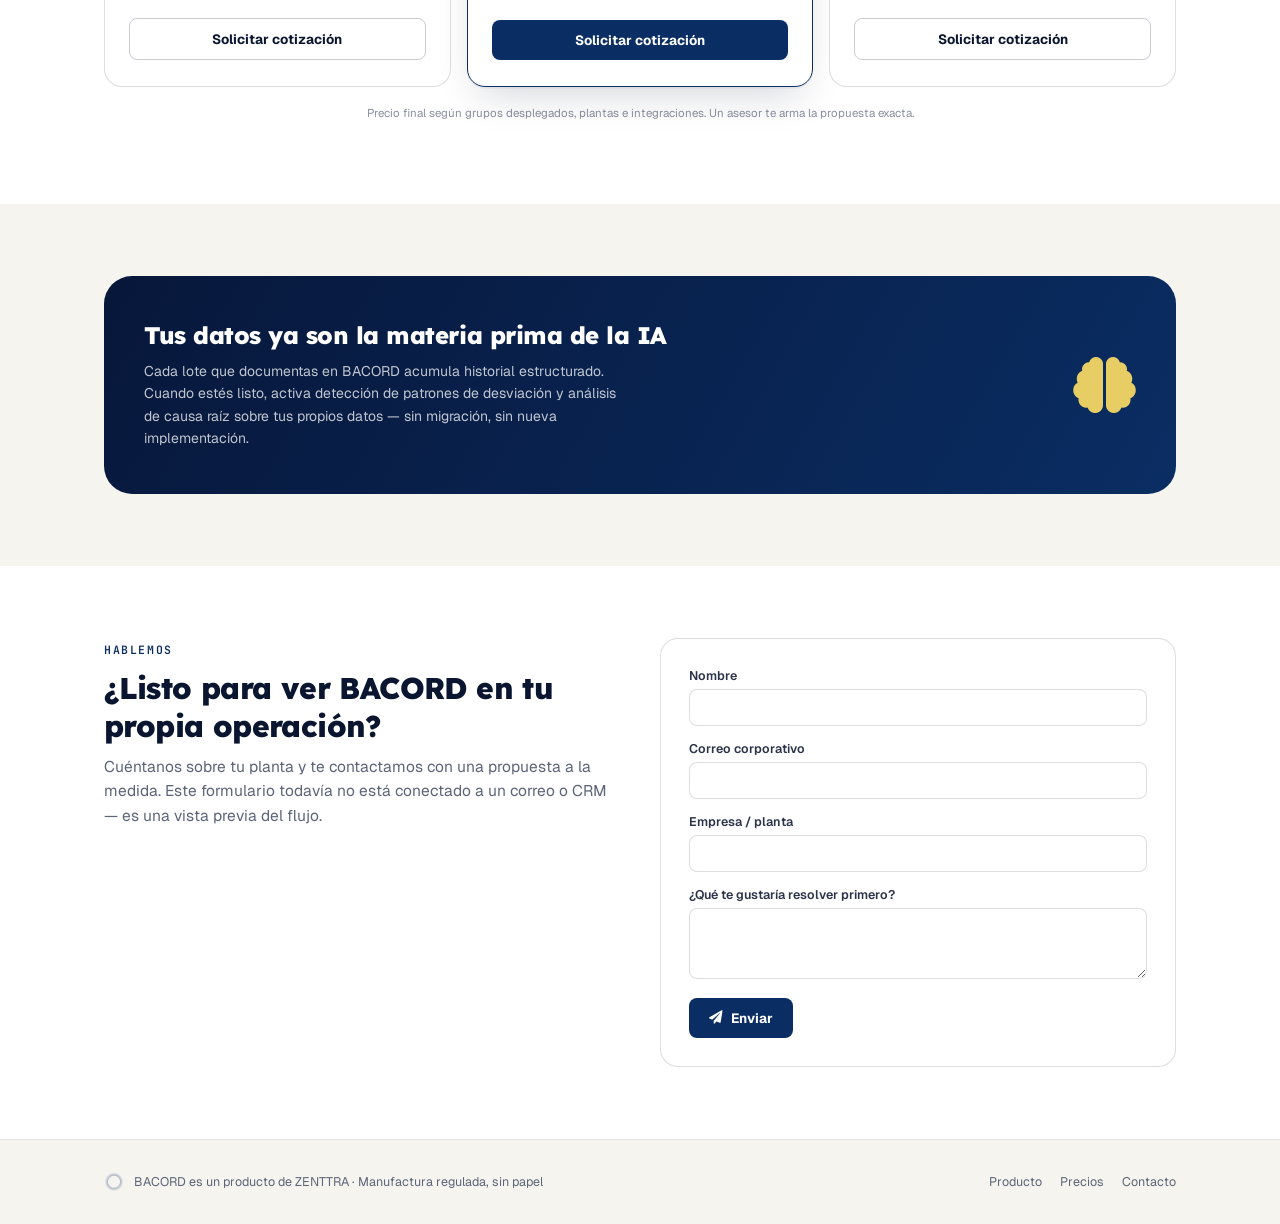
==== commit a3b200f0: "Replace video placeholders with animated CSS mockups on landing page No video content exists yet, so" ====
--- a/landing/index.html
+++ b/landing/index.html
@@ -175,36 +175,44 @@
     <div class="container">
       <div class="head center">
         <div class="eyebrow">Míralo funcionar</div>
-        <h2 class="h2">No es una demo de ventas — es el sistema real, en video</h2>
-        <p class="lead">Una serie corta mostrando BACORD en uso, sin data ficticia detrás de un formulario.</p>
+        <h2 class="h2">No es una demo de ventas — es el sistema real, en movimiento</h2>
+        <p class="lead">Una vista previa animada de BACORD en uso, sin data ficticia detrás de un formulario.</p>
       </div>
       <div class="cards-3">
-        <div class="video-card">
-          <div class="video-thumb">
-            <span class="video-badge">VIDEO 1 · PRÓXIMAMENTE</span>
-            <div class="video-play"><i class="fa fa-play" aria-hidden="true"></i></div>
-          </div>
-          <div class="video-body">
+        <div class="demo-card">
+          <div class="demo-mock demo-mock--validar" aria-hidden="true">
+            <div class="mock-field">
+              <span class="mock-field-label">Peso (g)</span>
+              <span class="mock-field-value">482.6</span>
+              <i class="fa fa-triangle-exclamation mock-alert"></i>
+            </div>
+          </div>
+          <div class="demo-body">
             <h3>Un lote que se valida solo</h3>
             <p>Cómo el sistema marca un valor fuera de rango en tiempo real.</p>
           </div>
         </div>
-        <div class="video-card">
-          <div class="video-thumb">
-            <span class="video-badge">VIDEO 5 · PRÓXIMAMENTE</span>
-            <div class="video-play"><i class="fa fa-play" aria-hidden="true"></i></div>
-          </div>
-          <div class="video-body">
+        <div class="demo-card">
+          <div class="demo-mock demo-mock--auditoria" aria-hidden="true">
+            <i class="fa fa-file-pdf mock-doc"></i>
+            <ul class="mock-checklist">
+              <li>Firmas</li>
+              <li>Audit trail</li>
+              <li>Desviaciones</li>
+            </ul>
+          </div>
+          <div class="demo-body">
             <h3>El paquete de auditoría en segundos</h3>
             <p>De la lista de lotes al PDF listo para el inspector INVIMA.</p>
           </div>
         </div>
-        <div class="video-card">
-          <div class="video-thumb">
-            <span class="video-badge">VIDEO 9 · PRÓXIMAMENTE</span>
-            <div class="video-play"><i class="fa fa-play" aria-hidden="true"></i></div>
-          </div>
-          <div class="video-body">
+        <div class="demo-card">
+          <div class="demo-mock demo-mock--patron" aria-hidden="true">
+            <div class="mock-bars">
+              <span></span><span></span><span class="mock-bar-hl"></span><span></span><span></span>
+            </div>
+          </div>
+          <div class="demo-body">
             <h3>El patrón detrás de una desviación</h3>
             <p>Cómo la analítica encuentra la causa raíz sobre datos reales del lote.</p>
           </div>
--- a/landing/styles.css
+++ b/landing/styles.css
@@ -118,14 +118,52 @@
 .compare tr:last-child td { border-bottom: none; }
 .compare td.criterio { font-weight: 600; color: var(--ink-2); }
 
-/* ── videos ── */
-.video-card { background: var(--navy-900); border-radius: var(--r-lg); overflow: hidden; color: #fff; }
-.video-thumb { height: 140px; background: linear-gradient(135deg, var(--navy) 0%, var(--navy-700) 100%); display: grid; place-items: center; position: relative; }
-.video-play { width: 48px; height: 48px; border-radius: 50%; background: rgba(255,255,255,.16); display: grid; place-items: center; font-size: 16px; color: #fff; border: 1.5px solid rgba(255,255,255,.3); }
-.video-badge { position: absolute; top: 10px; left: 10px; font-family: var(--f-mono); font-size: 10px; font-weight: 700; background: rgba(0,0,0,.35); padding: 3px 9px; border-radius: 100px; letter-spacing: .05em; }
-.video-body { padding: 16px 18px 18px; }
-.video-body h3 { font-family: var(--f-display); font-size: 14px; font-weight: 700; margin: 0 0 6px; }
-.video-body p { font-size: 12px; color: rgba(255,255,255,.65); line-height: 1.55; margin: 0; }
+/* ── mockups animados (sin video real todavía) ── */
+.demo-card { background: var(--navy-900); border-radius: var(--r-lg); overflow: hidden; color: #fff; }
+.demo-mock { height: 140px; background: linear-gradient(135deg, var(--navy) 0%, var(--navy-700) 100%); display: grid; place-items: center; position: relative; padding: 0 20px; }
+.demo-body { padding: 16px 18px 18px; }
+.demo-body h3 { font-family: var(--f-display); font-size: 14px; font-weight: 700; margin: 0 0 6px; }
+.demo-body p { font-size: 12px; color: rgba(255,255,255,.65); line-height: 1.55; margin: 0; }
+
+/* mock 1 — validación en tiempo real */
+.mock-field {
+  display: flex; align-items: center; gap: 10px; background: rgba(255,255,255,.06);
+  border: 1.5px solid rgba(255,255,255,.14); border-radius: 10px; padding: 10px 14px; width: 100%;
+  max-width: 220px; font-family: var(--f-mono);
+}
+.mock-field-label { font-size: 10.5px; color: rgba(255,255,255,.55); }
+.mock-field-value { font-size: 14px; font-weight: 700; margin-left: auto; }
+.mock-alert { color: #F87171; font-size: 13px; animation: mock-pulse 1.8s ease-in-out infinite; }
+.demo-mock--validar .mock-field { animation: mock-field-alert 1.8s ease-in-out infinite; }
+
+/* mock 2 — paquete de auditoría */
+.demo-mock--auditoria { gap: 16px; }
+.mock-doc { font-size: 30px; color: rgba(255,255,255,.85); flex-shrink: 0; }
+.mock-checklist { list-style: none; margin: 0; padding: 0; display: flex; flex-direction: column; gap: 7px; font-size: 11.5px; color: rgba(255,255,255,.55); font-family: var(--f-mono); }
+.mock-checklist li { display: flex; align-items: center; gap: 7px; opacity: .35; animation: mock-check 3s ease-in-out infinite; }
+.mock-checklist li::before { content: '\f00c'; font-family: 'Font Awesome 5 Free'; font-weight: 900; color: var(--forest); font-size: 10px; }
+.mock-checklist li:nth-child(2) { animation-delay: .5s; }
+.mock-checklist li:nth-child(3) { animation-delay: 1s; }
+
+/* mock 3 — patrón / causa raíz */
+.mock-bars { display: flex; align-items: flex-end; gap: 8px; height: 64px; }
+.mock-bars span { width: 14px; border-radius: 4px 4px 0 0; background: rgba(255,255,255,.25); animation: mock-bar 2.4s ease-in-out infinite; }
+.mock-bars span:nth-child(1) { height: 30%; animation-delay: 0s; }
+.mock-bars span:nth-child(2) { height: 55%; animation-delay: .15s; }
+.mock-bars span:nth-child(3) { height: 90%; animation-delay: .3s; }
+.mock-bars span:nth-child(4) { height: 40%; animation-delay: .45s; }
+.mock-bars span:nth-child(5) { height: 65%; animation-delay: .6s; }
+.mock-bar-hl { background: #F87171 !important; box-shadow: 0 0 0 rgba(248,113,113,.5); animation: mock-bar 2.4s ease-in-out infinite, mock-pulse-shadow 1.8s ease-in-out infinite !important; }
+
+@keyframes mock-pulse { 0%, 100% { opacity: .4; transform: scale(1); } 50% { opacity: 1; transform: scale(1.25); } }
+@keyframes mock-field-alert { 0%, 100% { border-color: rgba(255,255,255,.14); } 50% { border-color: rgba(248,113,113,.6); } }
+@keyframes mock-check { 0%, 20% { opacity: .35; } 40%, 100% { opacity: 1; } }
+@keyframes mock-bar { 0%, 100% { transform: scaleY(1); } 50% { transform: scaleY(1.12); } }
+@keyframes mock-pulse-shadow { 0%, 100% { box-shadow: 0 0 0 0 rgba(248,113,113,.45); } 50% { box-shadow: 0 0 0 6px rgba(248,113,113,0); } }
+
+@media (prefers-reduced-motion: reduce) {
+  .mock-alert, .demo-mock--validar .mock-field, .mock-checklist li, .mock-bars span, .mock-bar-hl { animation: none !important; }
+}
 
 /* ── pricing ── */
 .plan { background: var(--white); border: 1.5px solid var(--hair-2); border-radius: var(--r-lg); padding: 26px 24px; display: flex; flex-direction: column; position: relative; }
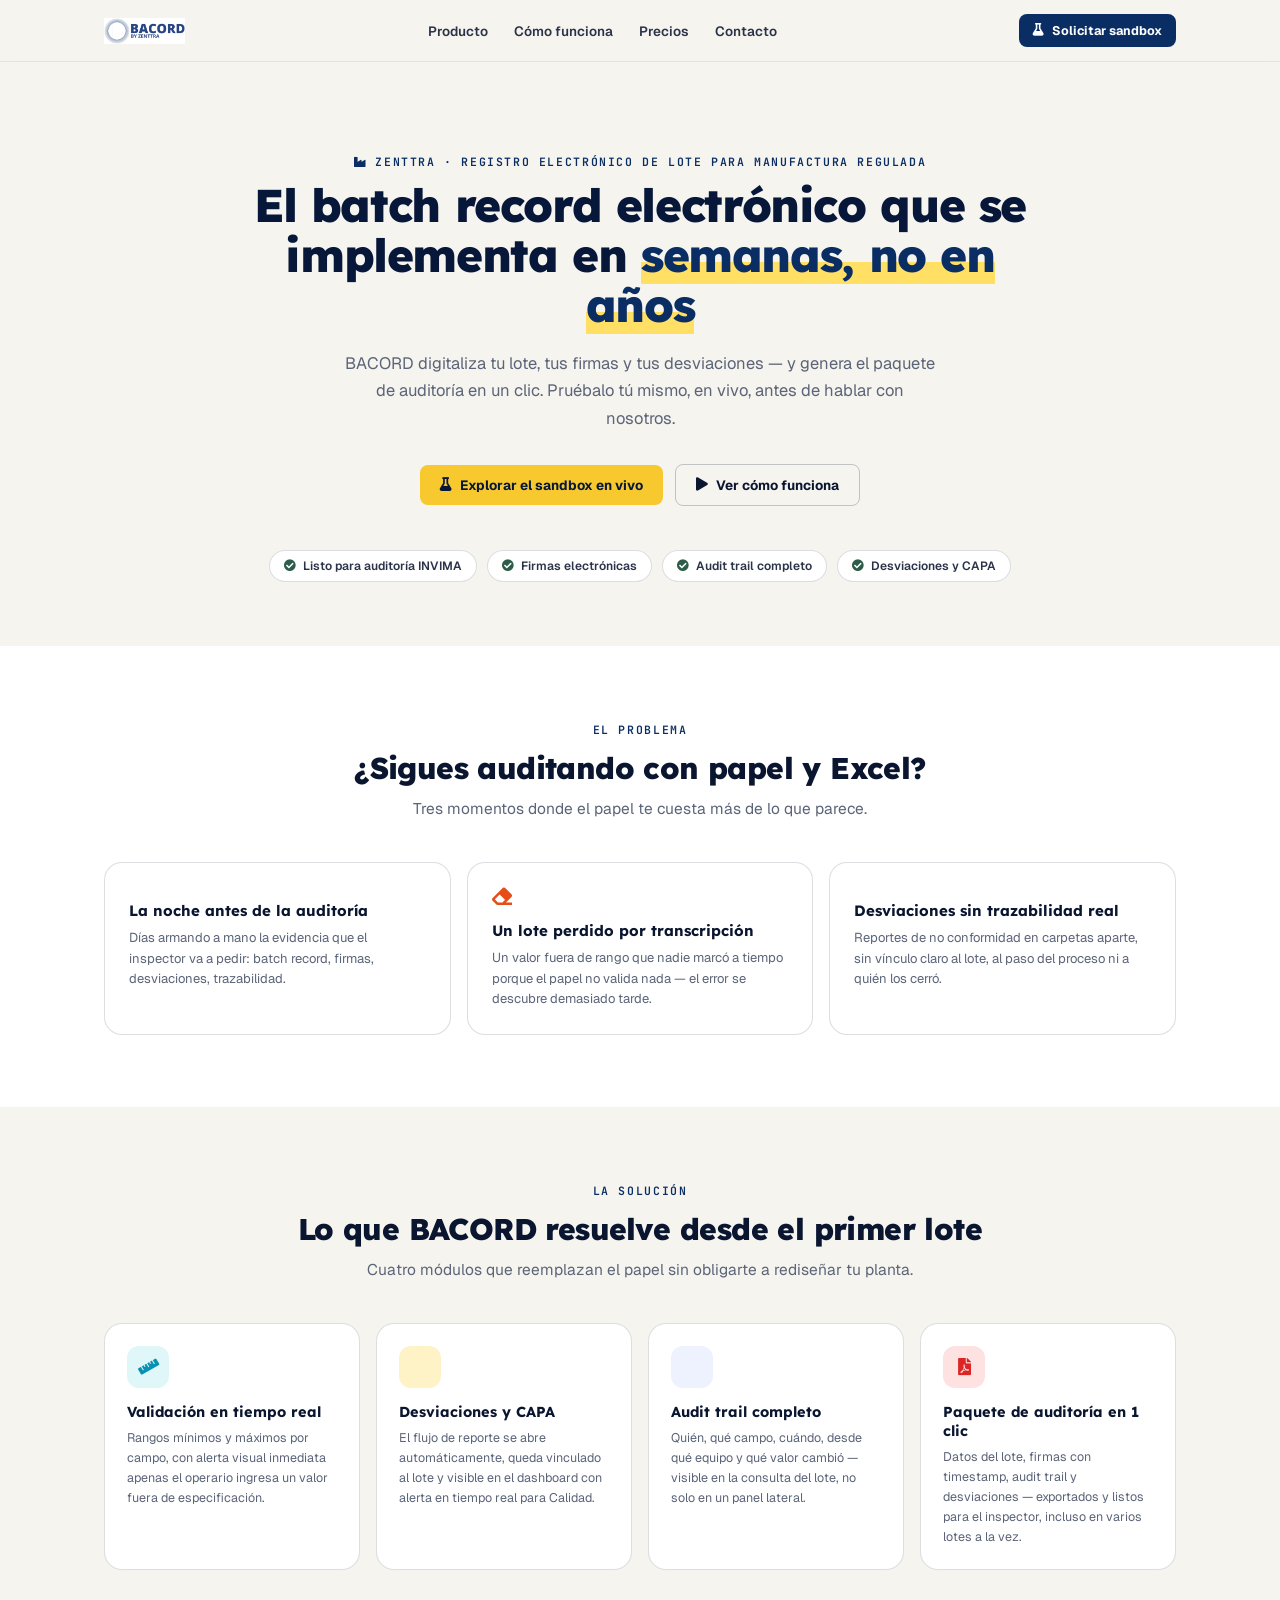
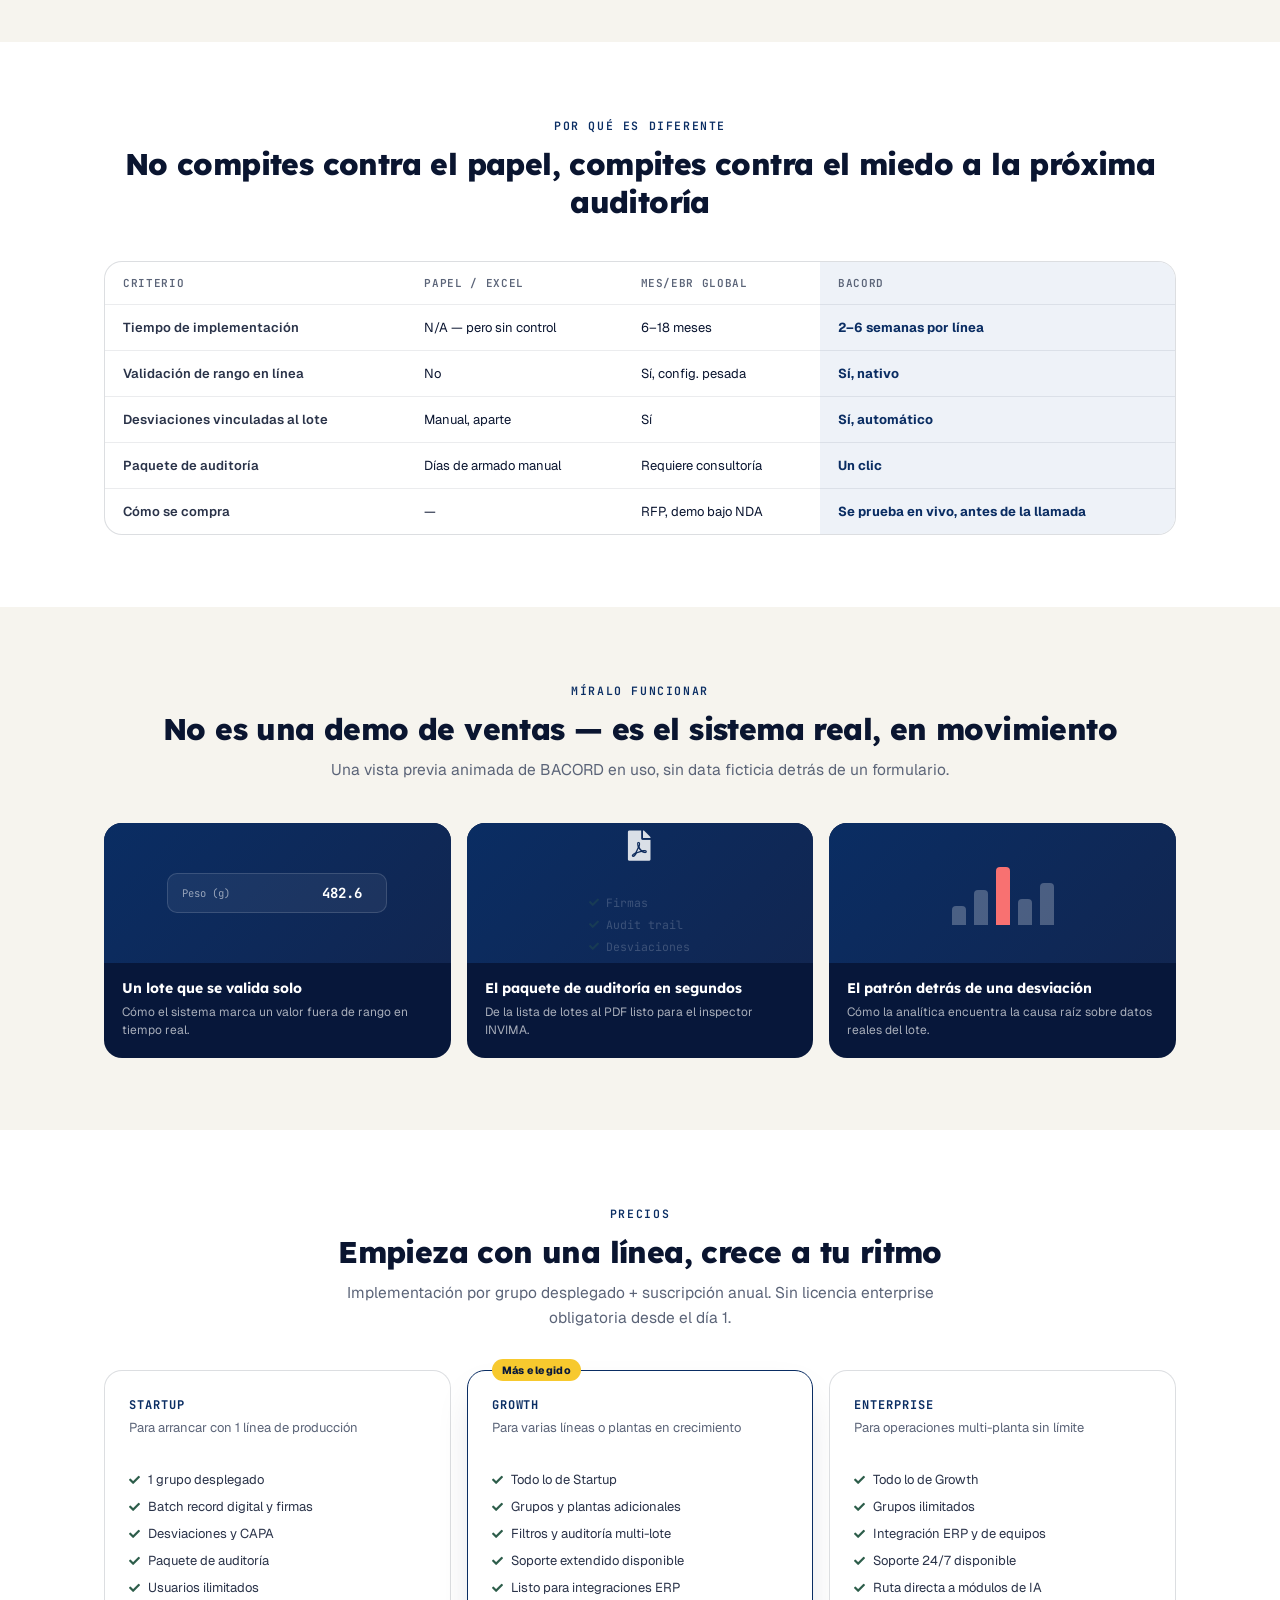
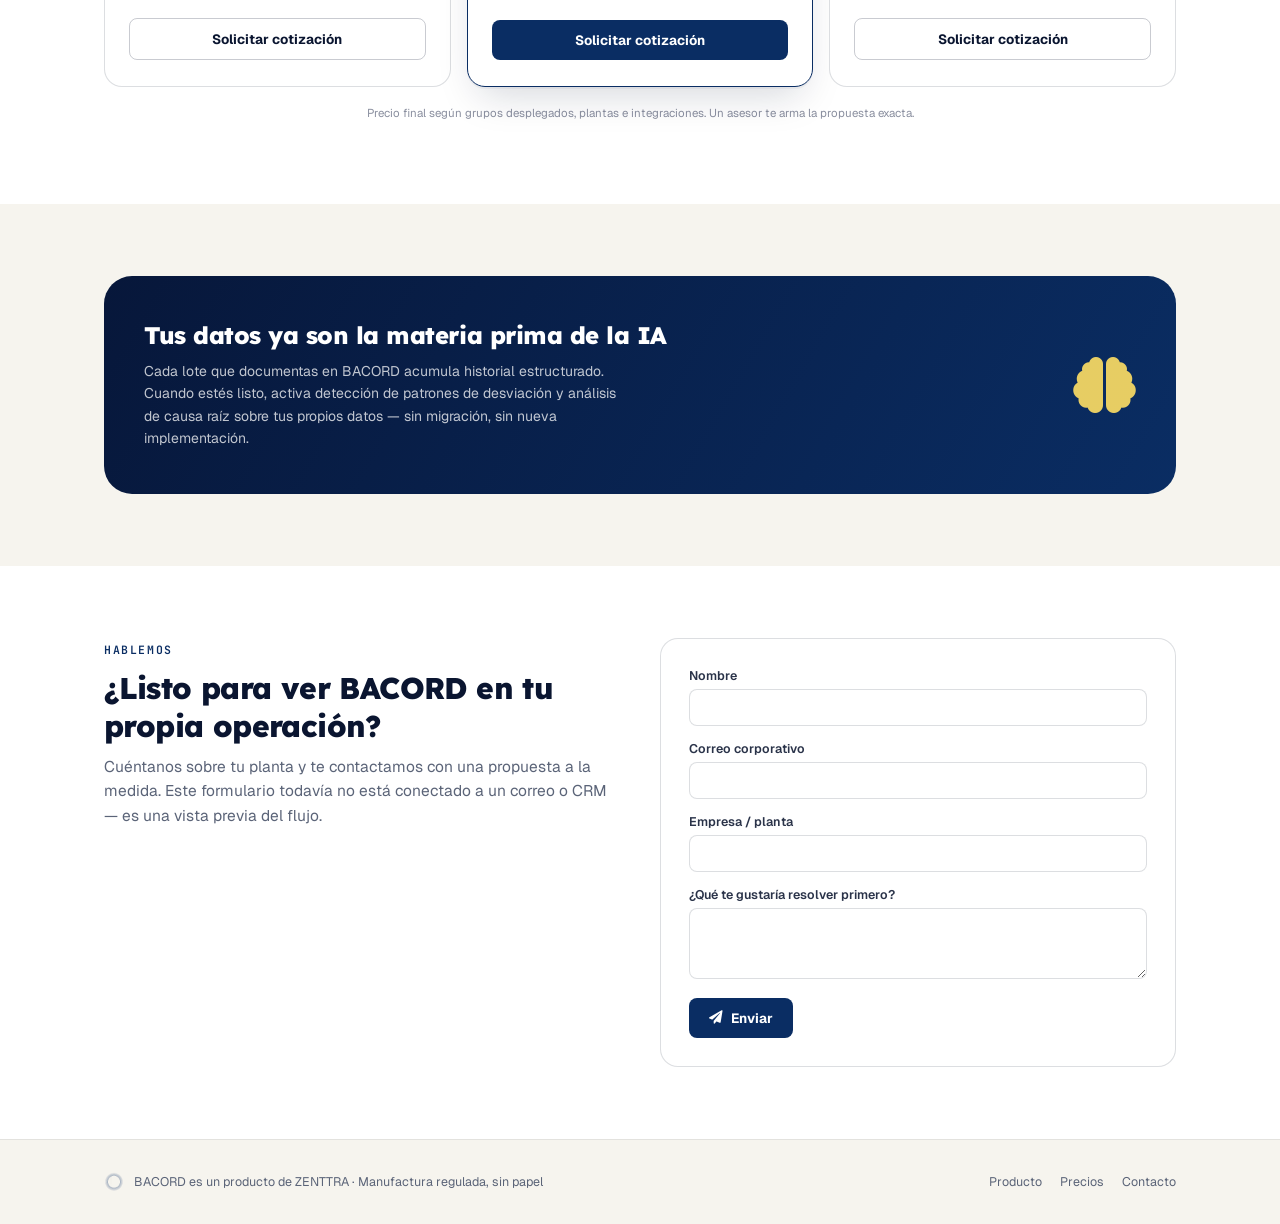
==== commit ad2a0c14: "Make the landing page a single self-contained HTML file Downloading and double-clicking index.html b" ====
--- a/landing/index.html
+++ b/landing/index.html
@@ -5,16 +5,236 @@
   <meta name="viewport" content="width=device-width, initial-scale=1.0" />
   <title>BACORD — Batch record electrónico para manufactura regulada</title>
   <meta name="description" content="BACORD digitaliza tu batch record, tus firmas y tus desviaciones — y genera el paquete de auditoría en un clic. Pruébalo en el sandbox antes de hablar con nosotros." />
-  <link rel="icon" type="image/png" href="assets/zenttra-circular.png" />
+  <link rel="icon" type="image/png" href="[data-uri]" />
   <link rel="stylesheet" href="https://cdnjs.cloudflare.com/ajax/libs/font-awesome/5.15.4/css/all.min.css" />
-  <link rel="stylesheet" href="styles.css" />
+  <style>
+@import url('https://fonts.googleapis.com/css2?family=Geist:wght@400;500;600;700;800&family=JetBrains+Mono:wght@400;500;600;700&family=Lexend:wght@400;500;600;700;800&display=swap');
+
+:root {
+  --navy:     #0A2D63;
+  --navy-700: #112651;
+  --navy-900: #07173a;
+  --navy-50:  #eef2f8;
+  --paper:    #F6F4EE;
+  --paper-2:  #EFECE2;
+  --white:    #FFFFFF;
+  --ink:      #0A1530;
+  --ink-2:    #2A3349;
+  --ink-3:    #5B6478;
+  --ink-4:    #8A8F9F;
+  --yellow:   #FFDF64;
+  --yellow-2: #F7C92E;
+  --orange-2: #E64E18;
+  --forest:   #2D5D4A;
+  --hair:        rgba(10,21,48,0.08);
+  --hair-2:      rgba(10,21,48,0.14);
+  --hair-strong: rgba(10,21,48,0.22);
+  --r-sm: 8px; --r-lg: 18px; --r-xl: 28px;
+  --sh-3: 0 2px 0 rgba(10,21,48,0.04), 0 18px 40px -12px rgba(10,21,48,0.18);
+  --f-sans: "Geist", "Inter", -apple-system, BlinkMacSystemFont, "Segoe UI", sans-serif;
+  --f-mono: "JetBrains Mono", ui-monospace, "SF Mono", Menlo, monospace;
+  --f-display: "Lexend", "Geist", sans-serif;
+}
+
+*, *::before, *::after { box-sizing: border-box; }
+html { scroll-behavior: smooth; }
+body {
+  margin: 0; padding: 0; background: var(--paper); color: var(--ink);
+  font-family: var(--f-sans); -webkit-font-smoothing: antialiased;
+}
+a { text-decoration: none; color: inherit; }
+img { max-width: 100%; display: block; }
+button { font-family: inherit; }
+input, textarea { font-family: inherit; }
+
+.container { max-width: 1120px; margin: 0 auto; padding: 0 24px; }
+.section { padding: 72px 0; }
+.section-alt { background: var(--white); }
+.eyebrow {
+  font-family: var(--f-mono); font-size: 11.5px; font-weight: 600; letter-spacing: .14em;
+  text-transform: uppercase; color: var(--navy); margin-bottom: 12px;
+  display: inline-flex; align-items: center; gap: 8px;
+}
+.h2 { font-family: var(--f-display); font-size: 30px; font-weight: 800; letter-spacing: -.02em; color: var(--ink); margin: 0 0 10px; }
+.lead { font-size: 15.5px; color: var(--ink-3); max-width: 640px; line-height: 1.6; margin: 0; }
+.head { margin-bottom: 40px; }
+.head.center { text-align: center; margin-left: auto; margin-right: auto; }
+.head.center .lead { margin-left: auto; margin-right: auto; }
+
+/* ── nav ── */
+.nav {
+  position: sticky; top: 0; z-index: 40; background: rgba(246,244,238,.92); backdrop-filter: blur(8px);
+  border-bottom: 1px solid var(--hair);
+}
+.nav-inner { max-width: 1120px; margin: 0 auto; padding: 14px 24px; display: flex; align-items: center; justify-content: space-between; gap: 20px; }
+.nav-brand img { height: 26px; }
+.nav-links { display: flex; align-items: center; gap: 26px; }
+.nav-links a { font-size: 13.5px; font-weight: 600; color: var(--ink-2); }
+.nav-links a:hover { color: var(--navy); }
+@media (max-width: 760px) { .nav-links { display: none; } }
+
+/* ── botones ── */
+.btn {
+  display: inline-flex; align-items: center; gap: 8px; padding: 11px 20px; border-radius: var(--r-sm);
+  font-size: 13.5px; font-weight: 700; cursor: pointer; border: none; font-family: var(--f-sans);
+  transition: transform .12s, opacity .12s; white-space: nowrap;
+}
+.btn:hover { opacity: .92; transform: translateY(-1px); }
+.btn-primary { background: var(--navy); color: #fff; }
+.btn-accent  { background: var(--yellow-2); color: var(--navy-900); }
+.btn-ghost   { background: transparent; color: var(--ink); border: 1.5px solid var(--hair-strong); }
+.btn-sm { padding: 8px 14px; font-size: 12.5px; }
+.btn-block { justify-content: center; width: 100%; }
+
+/* ── hero ── */
+.hero { padding: 88px 0 64px; text-align: center; }
+.hero-h1 {
+  font-family: var(--f-display); font-size: 46px; font-weight: 800; letter-spacing: -.03em; line-height: 1.08;
+  color: var(--navy-900); max-width: 820px; margin: 0 auto 20px;
+}
+.hero-h1 mark { color: var(--navy); background: linear-gradient(180deg, transparent 62%, var(--yellow) 62%); }
+.hero-sub { font-size: 16.5px; color: var(--ink-3); max-width: 600px; margin: 0 auto 32px; line-height: 1.65; }
+.hero-ctas { display: flex; align-items: center; justify-content: center; gap: 12px; flex-wrap: wrap; margin-bottom: 44px; }
+.trust { display: flex; align-items: center; justify-content: center; gap: 10px; flex-wrap: wrap; list-style: none; padding: 0; margin: 0; }
+.trust-pill {
+  display: inline-flex; align-items: center; gap: 7px; font-size: 12px; font-weight: 600; color: var(--ink-2);
+  background: var(--white); border: 1px solid var(--hair-2); border-radius: 100px; padding: 7px 14px;
+}
+.trust-pill i { color: var(--forest); }
+
+/* ── grids ── */
+.cards-3 { display: grid; grid-template-columns: repeat(3, 1fr); gap: 16px; }
+.cards-4 { display: grid; grid-template-columns: repeat(4, 1fr); gap: 16px; }
+
+/* ── problema ── */
+.problem-card { background: var(--white); border: 1px solid var(--hair-2); border-radius: var(--r-lg); padding: 24px; }
+.problem-card i { font-size: 20px; color: var(--orange-2); margin-bottom: 14px; display: block; }
+.problem-card h3 { font-family: var(--f-display); font-size: 15px; font-weight: 700; margin: 0 0 8px; color: var(--ink); }
+.problem-card p { font-size: 13px; color: var(--ink-3); line-height: 1.6; margin: 0; }
+
+/* ── solución ── */
+.sol-card { background: var(--white); border: 1px solid var(--hair-2); border-radius: var(--r-lg); padding: 22px; }
+.sol-icon { width: 42px; height: 42px; border-radius: 12px; display: grid; place-items: center; font-size: 17px; margin-bottom: 14px; }
+.sol-card h3 { font-family: var(--f-display); font-size: 14.5px; font-weight: 700; margin: 0 0 7px; color: var(--ink); }
+.sol-card p { font-size: 12.5px; color: var(--ink-3); line-height: 1.6; margin: 0; }
+
+/* ── comparación ── */
+.compare-wrap { overflow-x: auto; border: 1px solid var(--hair-2); border-radius: var(--r-lg); background: var(--white); }
+.compare { width: 100%; border-collapse: collapse; font-size: 13px; min-width: 640px; }
+.compare th, .compare td { padding: 14px 18px; text-align: left; border-bottom: 1px solid var(--hair); }
+.compare th { font-family: var(--f-mono); font-size: 11px; letter-spacing: .06em; text-transform: uppercase; color: var(--ink-3); font-weight: 600; }
+.compare th.hl, .compare td.hl { background: var(--navy-50); }
+.compare td.hl { font-weight: 700; color: var(--navy); }
+.compare tr:last-child td { border-bottom: none; }
+.compare td.criterio { font-weight: 600; color: var(--ink-2); }
+
+/* ── mockups animados (sin video real todavía) ── */
+.demo-card { background: var(--navy-900); border-radius: var(--r-lg); overflow: hidden; color: #fff; }
+.demo-mock { height: 140px; background: linear-gradient(135deg, var(--navy) 0%, var(--navy-700) 100%); display: grid; place-items: center; position: relative; padding: 0 20px; }
+.demo-body { padding: 16px 18px 18px; }
+.demo-body h3 { font-family: var(--f-display); font-size: 14px; font-weight: 700; margin: 0 0 6px; }
+.demo-body p { font-size: 12px; color: rgba(255,255,255,.65); line-height: 1.55; margin: 0; }
+
+/* mock 1 — validación en tiempo real */
+.mock-field {
+  display: flex; align-items: center; gap: 10px; background: rgba(255,255,255,.06);
+  border: 1.5px solid rgba(255,255,255,.14); border-radius: 10px; padding: 10px 14px; width: 100%;
+  max-width: 220px; font-family: var(--f-mono);
+}
+.mock-field-label { font-size: 10.5px; color: rgba(255,255,255,.55); }
+.mock-field-value { font-size: 14px; font-weight: 700; margin-left: auto; }
+.mock-alert { color: #F87171; font-size: 13px; animation: mock-pulse 1.8s ease-in-out infinite; }
+.demo-mock--validar .mock-field { animation: mock-field-alert 1.8s ease-in-out infinite; }
+
+/* mock 2 — paquete de auditoría */
+.demo-mock--auditoria { gap: 16px; }
+.mock-doc { font-size: 30px; color: rgba(255,255,255,.85); flex-shrink: 0; }
+.mock-checklist { list-style: none; margin: 0; padding: 0; display: flex; flex-direction: column; gap: 7px; font-size: 11.5px; color: rgba(255,255,255,.55); font-family: var(--f-mono); }
+.mock-checklist li { display: flex; align-items: center; gap: 7px; opacity: .35; animation: mock-check 3s ease-in-out infinite; }
+.mock-checklist li::before { content: '\f00c'; font-family: 'Font Awesome 5 Free'; font-weight: 900; color: var(--forest); font-size: 10px; }
+.mock-checklist li:nth-child(2) { animation-delay: .5s; }
+.mock-checklist li:nth-child(3) { animation-delay: 1s; }
+
+/* mock 3 — patrón / causa raíz */
+.mock-bars { display: flex; align-items: flex-end; gap: 8px; height: 64px; }
+.mock-bars span { width: 14px; border-radius: 4px 4px 0 0; background: rgba(255,255,255,.25); animation: mock-bar 2.4s ease-in-out infinite; }
+.mock-bars span:nth-child(1) { height: 30%; animation-delay: 0s; }
+.mock-bars span:nth-child(2) { height: 55%; animation-delay: .15s; }
+.mock-bars span:nth-child(3) { height: 90%; animation-delay: .3s; }
+.mock-bars span:nth-child(4) { height: 40%; animation-delay: .45s; }
+.mock-bars span:nth-child(5) { height: 65%; animation-delay: .6s; }
+.mock-bar-hl { background: #F87171 !important; box-shadow: 0 0 0 rgba(248,113,113,.5); animation: mock-bar 2.4s ease-in-out infinite, mock-pulse-shadow 1.8s ease-in-out infinite !important; }
+
+@keyframes mock-pulse { 0%, 100% { opacity: .4; transform: scale(1); } 50% { opacity: 1; transform: scale(1.25); } }
+@keyframes mock-field-alert { 0%, 100% { border-color: rgba(255,255,255,.14); } 50% { border-color: rgba(248,113,113,.6); } }
+@keyframes mock-check { 0%, 20% { opacity: .35; } 40%, 100% { opacity: 1; } }
+@keyframes mock-bar { 0%, 100% { transform: scaleY(1); } 50% { transform: scaleY(1.12); } }
+@keyframes mock-pulse-shadow { 0%, 100% { box-shadow: 0 0 0 0 rgba(248,113,113,.45); } 50% { box-shadow: 0 0 0 6px rgba(248,113,113,0); } }
+
+@media (prefers-reduced-motion: reduce) {
+  .mock-alert, .demo-mock--validar .mock-field, .mock-checklist li, .mock-bars span, .mock-bar-hl { animation: none !important; }
+}
+
+/* ── pricing ── */
+.plan { background: var(--white); border: 1.5px solid var(--hair-2); border-radius: var(--r-lg); padding: 26px 24px; display: flex; flex-direction: column; position: relative; }
+.plan.destacado { border-color: var(--navy); box-shadow: var(--sh-3); }
+.plan-badge { position: absolute; top: -12px; left: 24px; background: var(--yellow-2); color: var(--navy-900); font-size: 10.5px; font-weight: 800; padding: 4px 10px; border-radius: 100px; letter-spacing: .04em; }
+.plan-tier { font-family: var(--f-mono); font-size: 12px; font-weight: 700; letter-spacing: .08em; color: var(--navy); margin-bottom: 6px; }
+.plan-resumen { font-size: 13px; color: var(--ink-3); margin-bottom: 18px; min-height: 34px; }
+.plan-features { list-style: none; padding: 0; margin: 0 0 22px; display: flex; flex-direction: column; gap: 10px; flex: 1; }
+.plan-features li { display: flex; align-items: flex-start; gap: 8px; font-size: 13px; color: var(--ink-2); }
+.plan-features i { color: var(--forest); font-size: 11px; margin-top: 3px; flex-shrink: 0; }
+.plan-note { font-size: 11.5px; color: var(--ink-4); text-align: center; margin-top: 18px; }
+
+/* ── IA banner ── */
+.ia-banner { background: linear-gradient(120deg, var(--navy-900) 0%, var(--navy) 100%); border-radius: var(--r-xl); padding: 44px 40px; color: #fff; display: flex; align-items: center; gap: 32px; justify-content: space-between; }
+.ia-text h2 { font-family: var(--f-display); font-size: 24px; font-weight: 800; margin: 0 0 10px; letter-spacing: -.02em; }
+.ia-text p { font-size: 14px; color: rgba(255,255,255,.75); max-width: 480px; line-height: 1.6; margin: 0; }
+.ia-icon { font-size: 56px; color: var(--yellow); flex-shrink: 0; opacity: .9; }
+@media (max-width: 720px) { .ia-banner { flex-direction: column; text-align: center; } .ia-text p { margin: 0 auto; } }
+
+/* ── contacto ── */
+.contact-grid { display: grid; grid-template-columns: 1fr 1fr; gap: 40px; align-items: start; }
+.contact-form { background: var(--white); border: 1px solid var(--hair-2); border-radius: var(--r-lg); padding: 28px; }
+.form-group { margin-bottom: 14px; }
+.form-group label { display: block; font-size: 12.5px; font-weight: 600; color: var(--ink-2); margin-bottom: 5px; }
+.form-control {
+  width: 100%; padding: 9px 11px; background: var(--white); border: 1.5px solid var(--hair-2);
+  border-radius: var(--r-sm); font-size: 13px; color: var(--ink); font-family: var(--f-sans); outline: none;
+  transition: border-color 120ms;
+}
+.form-control:focus { border-color: var(--navy); }
+.thanks { text-align: center; padding: 30px 10px; }
+.thanks i { font-size: 30px; color: var(--forest); margin-bottom: 12px; display: block; }
+.thanks h3 { font-family: var(--f-display); font-size: 16px; margin: 0 0 6px; }
+.thanks p { font-size: 13px; color: var(--ink-3); margin: 0; }
+.hidden { display: none !important; }
+
+/* ── footer ── */
+.footer { border-top: 1px solid var(--hair); padding: 32px 0; }
+.footer-inner { display: flex; align-items: center; justify-content: space-between; flex-wrap: wrap; gap: 12px; }
+.footer-brand { display: flex; align-items: center; gap: 10px; font-size: 12.5px; color: var(--ink-3); }
+.footer-brand img { height: 20px; opacity: .8; }
+.footer-links { display: flex; gap: 18px; font-size: 12.5px; color: var(--ink-3); }
+
+@media (max-width: 900px) {
+  .cards-4 { grid-template-columns: 1fr 1fr; }
+  .contact-grid { grid-template-columns: 1fr; }
+}
+@media (max-width: 680px) {
+  .hero-h1 { font-size: 32px; }
+  .cards-3, .cards-4 { grid-template-columns: 1fr; }
+  .section { padding: 48px 0; }
+}
+
+  </style>
 </head>
 <body>
 
   <!-- ── Nav ── -->
   <header class="nav">
     <div class="nav-inner">
-      <a href="#top" class="nav-brand"><img src="assets/bacord-logo-mark.png" alt="BACORD" /></a>
+      <a href="#top" class="nav-brand"><img src="[data-uri]" alt="BACORD" /></a>
       <nav class="nav-links">
         <a href="#producto">Producto</a>
         <a href="#como-funciona">Cómo funciona</a>
@@ -338,7 +558,7 @@
   <footer class="footer">
     <div class="container footer-inner">
       <div class="footer-brand">
-        <img src="assets/zenttra-circular.png" alt="ZENTTRA" />
+        <img src="[data-uri]" alt="ZENTTRA" />
         <span>BACORD es un producto de ZENTTRA · Manufactura regulada, sin papel</span>
       </div>
       <div class="footer-links">
@@ -349,6 +569,18 @@
     </div>
   </footer>
 
-  <script src="script.js"></script>
+  <script>
+document.getElementById('contact-form')?.addEventListener('submit', function (e) {
+  e.preventDefault()
+  const nombre = document.getElementById('lp-nombre').value.trim()
+  const primerNombre = nombre.split(' ')[0] || ''
+  document.getElementById('contact-thanks-title').textContent = primerNombre
+    ? `¡Gracias, ${primerNombre}!`
+    : '¡Gracias!'
+  this.classList.add('hidden')
+  document.getElementById('contact-thanks').classList.remove('hidden')
+})
+
+  </script>
 </body>
 </html>
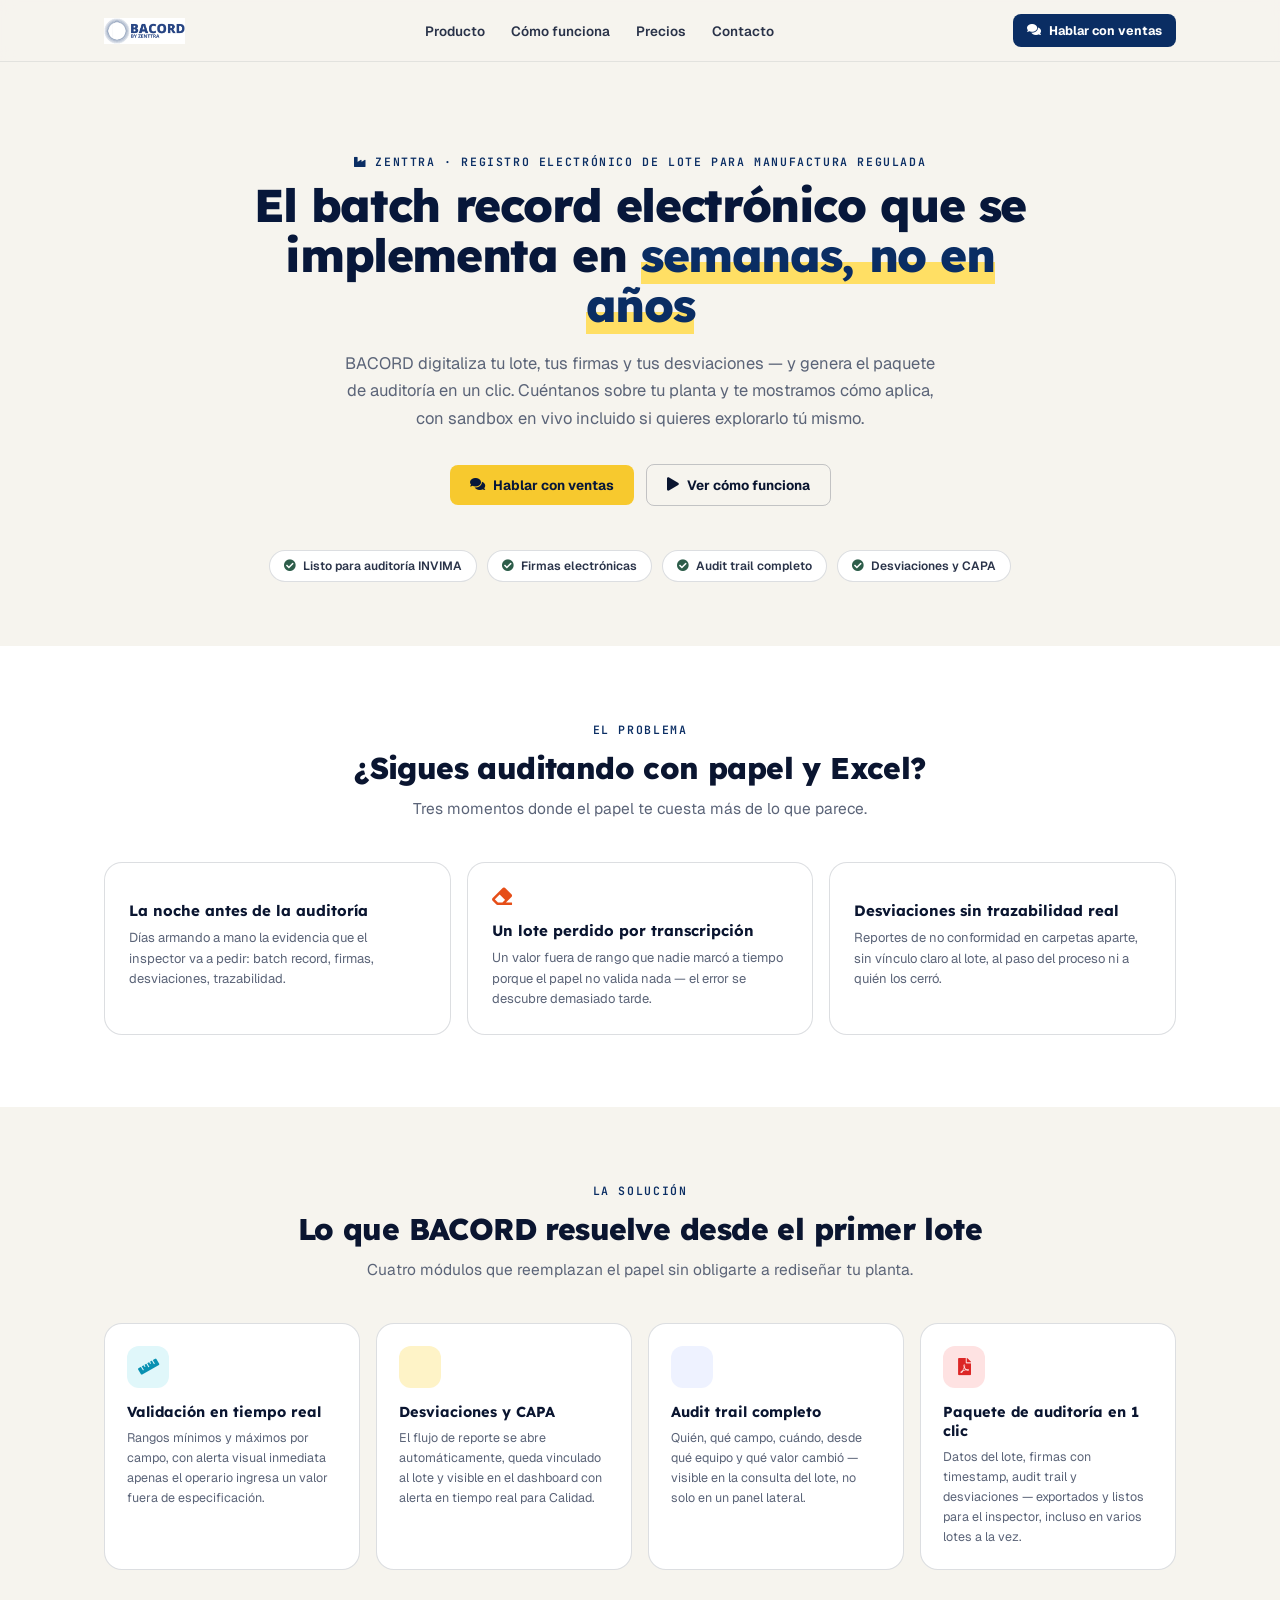
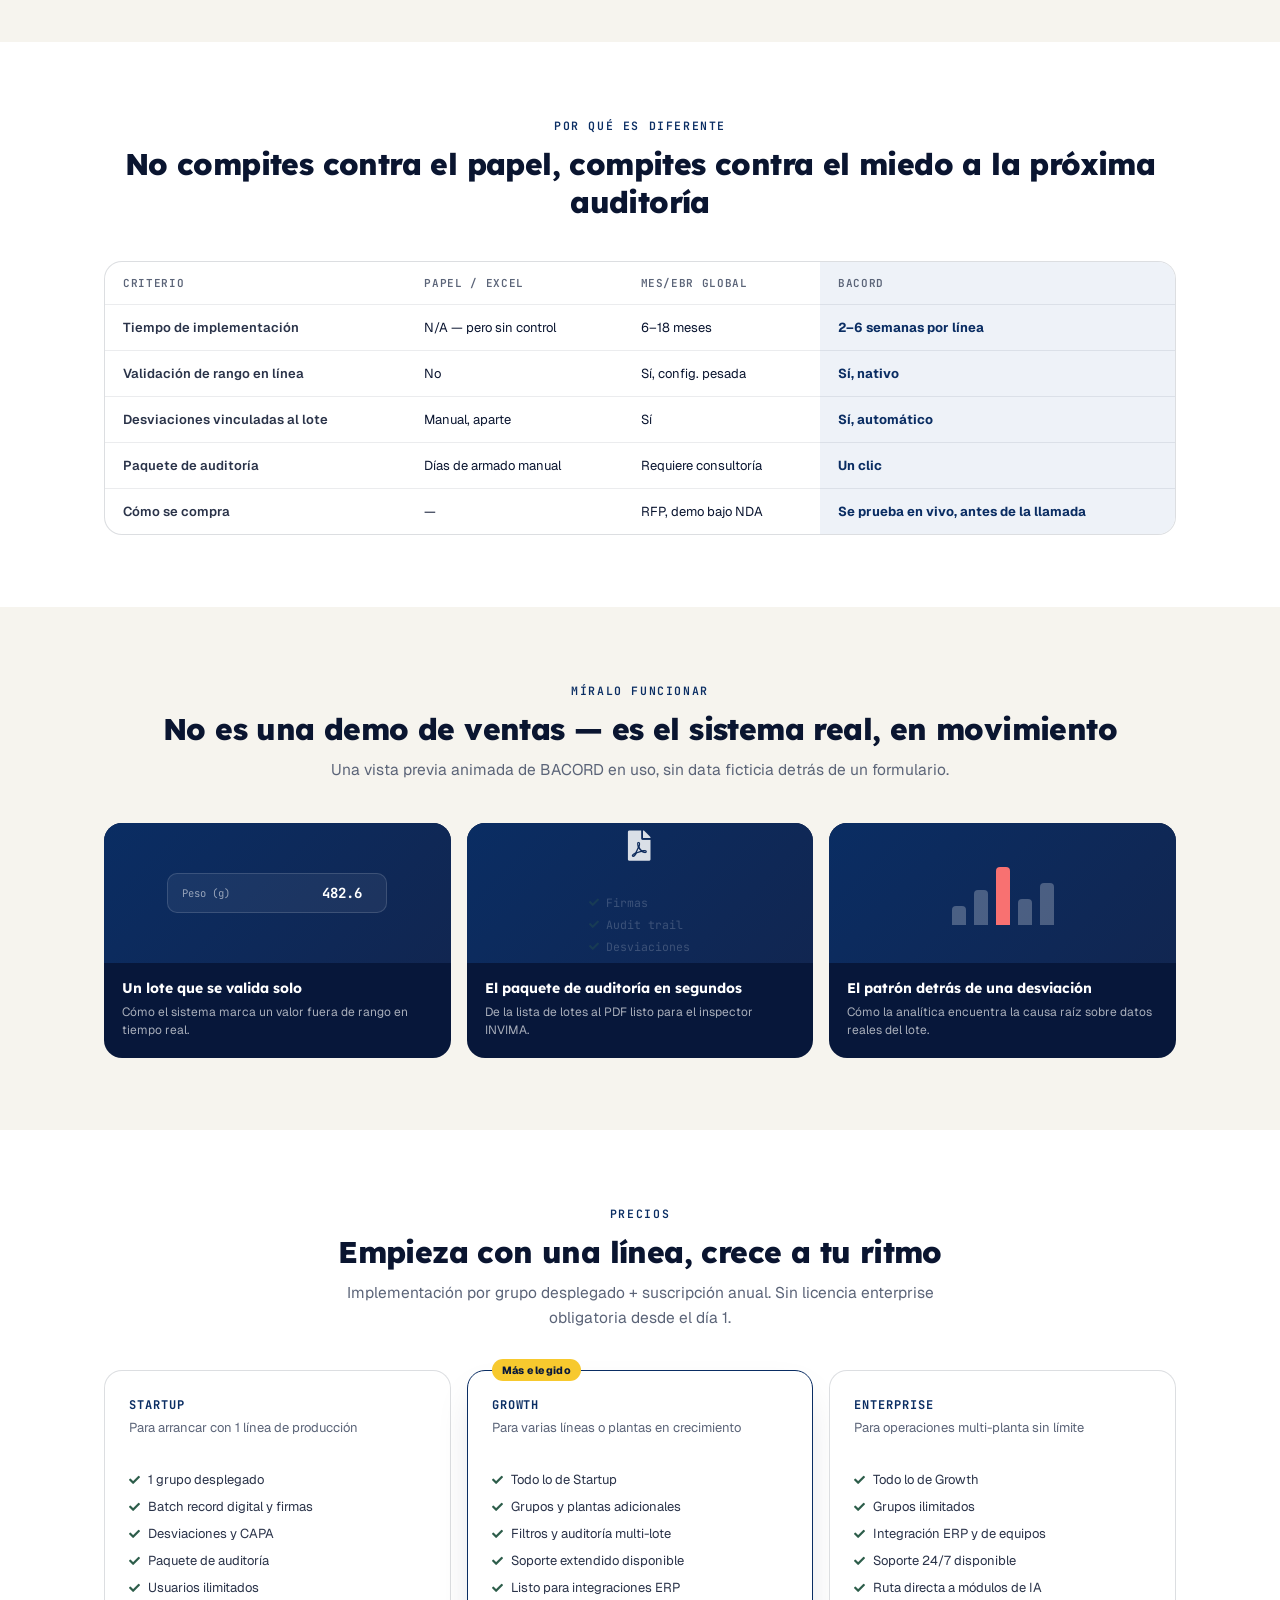
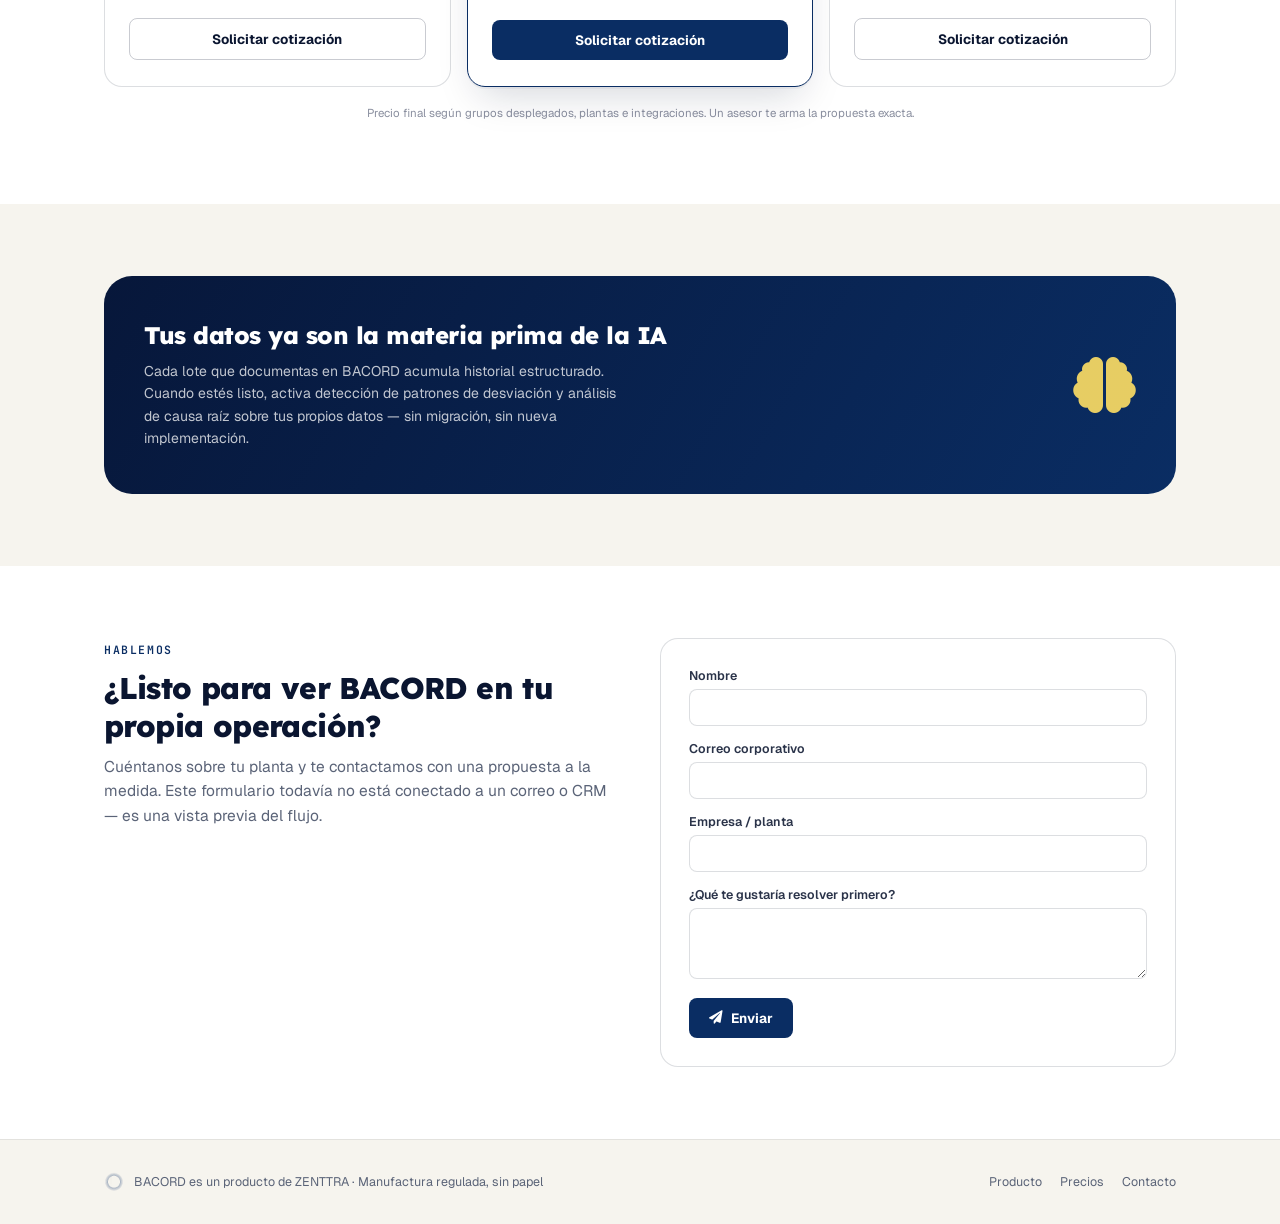
==== commit 742103d5: "Lead landing page with the product, not the demo Every CTA (nav, hero) pointed at "explore the sandb" ====
--- a/landing/index.html
+++ b/landing/index.html
@@ -4,7 +4,7 @@
   <meta charset="UTF-8" />
   <meta name="viewport" content="width=device-width, initial-scale=1.0" />
   <title>BACORD — Batch record electrónico para manufactura regulada</title>
-  <meta name="description" content="BACORD digitaliza tu batch record, tus firmas y tus desviaciones — y genera el paquete de auditoría en un clic. Pruébalo en el sandbox antes de hablar con nosotros." />
+  <meta name="description" content="BACORD digitaliza tu batch record, tus firmas y tus desviaciones — y genera el paquete de auditoría en un clic. Descubre cómo aplica a tu planta." />
   <link rel="icon" type="image/png" href="[data-uri]" />
   <link rel="stylesheet" href="https://cdnjs.cloudflare.com/ajax/libs/font-awesome/5.15.4/css/all.min.css" />
   <style>
@@ -242,7 +242,7 @@
         <a href="#contacto">Contacto</a>
       </nav>
       <a href="#contacto" class="btn btn-primary btn-sm">
-        <i class="fa fa-flask" aria-hidden="true"></i> Solicitar sandbox
+        <i class="fa fa-comments" aria-hidden="true"></i> Hablar con ventas
       </a>
     </div>
   </header>
@@ -257,11 +257,11 @@
     </h1>
     <p class="hero-sub">
       BACORD digitaliza tu lote, tus firmas y tus desviaciones — y genera el paquete de auditoría en un clic.
-      Pruébalo tú mismo, en vivo, antes de hablar con nosotros.
+      Cuéntanos sobre tu planta y te mostramos cómo aplica, con sandbox en vivo incluido si quieres explorarlo tú mismo.
     </p>
     <div class="hero-ctas">
       <a href="#contacto" class="btn btn-accent">
-        <i class="fa fa-flask" aria-hidden="true"></i> Explorar el sandbox en vivo
+        <i class="fa fa-comments" aria-hidden="true"></i> Hablar con ventas
       </a>
       <a href="#como-funciona" class="btn btn-ghost">
         <i class="fa fa-play" aria-hidden="true"></i> Ver cómo funciona
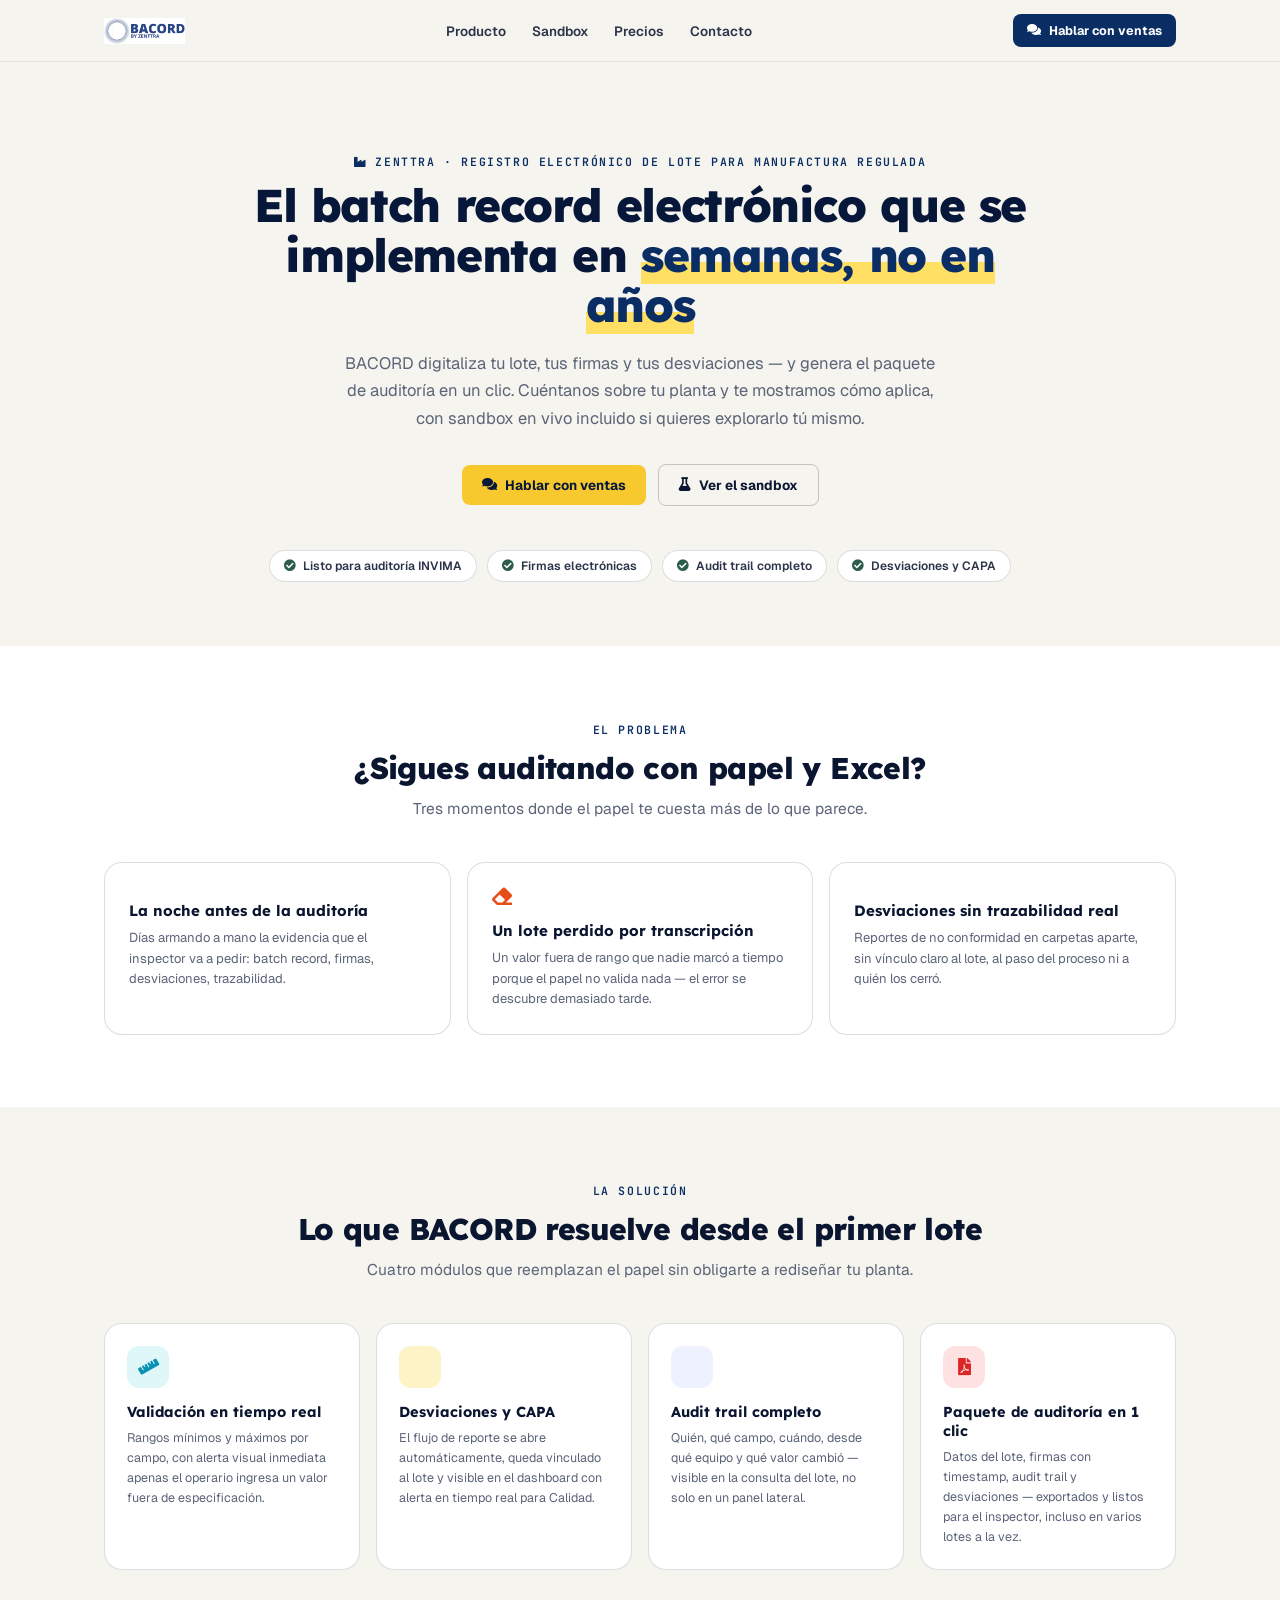
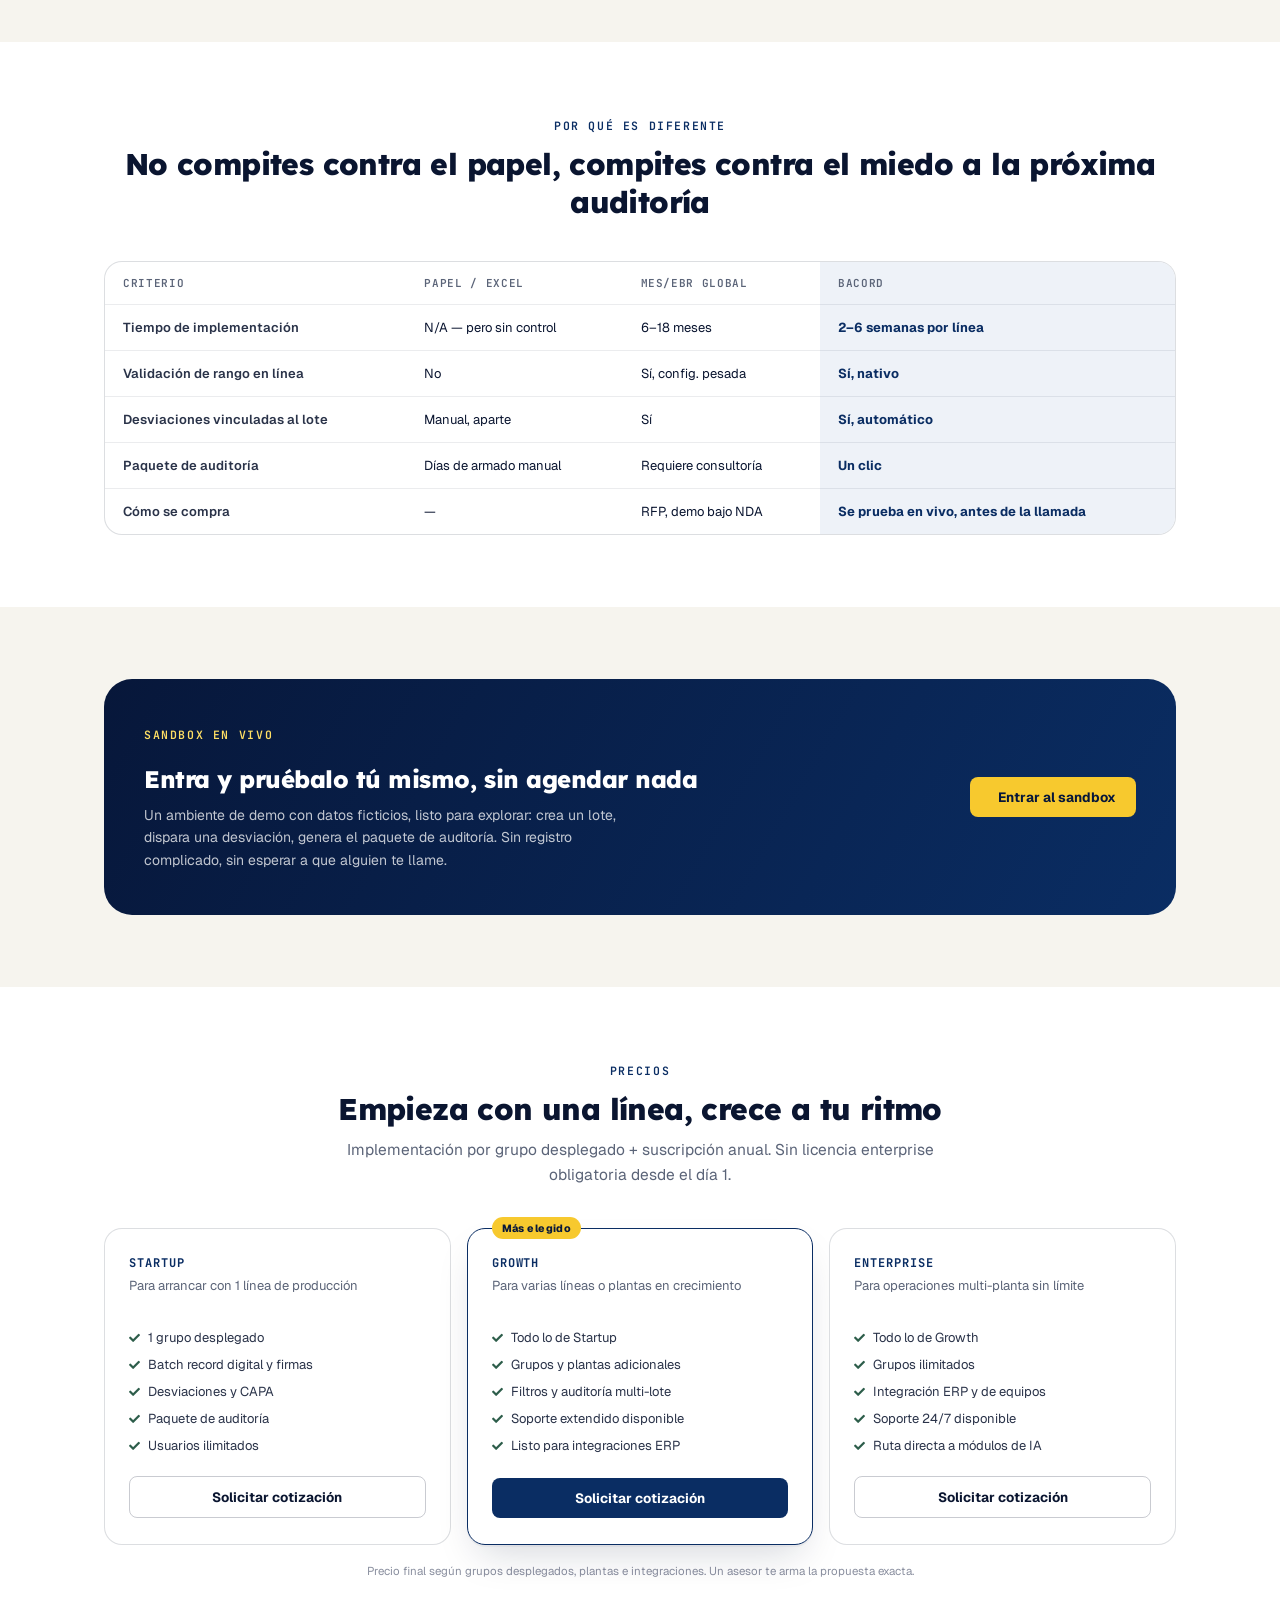
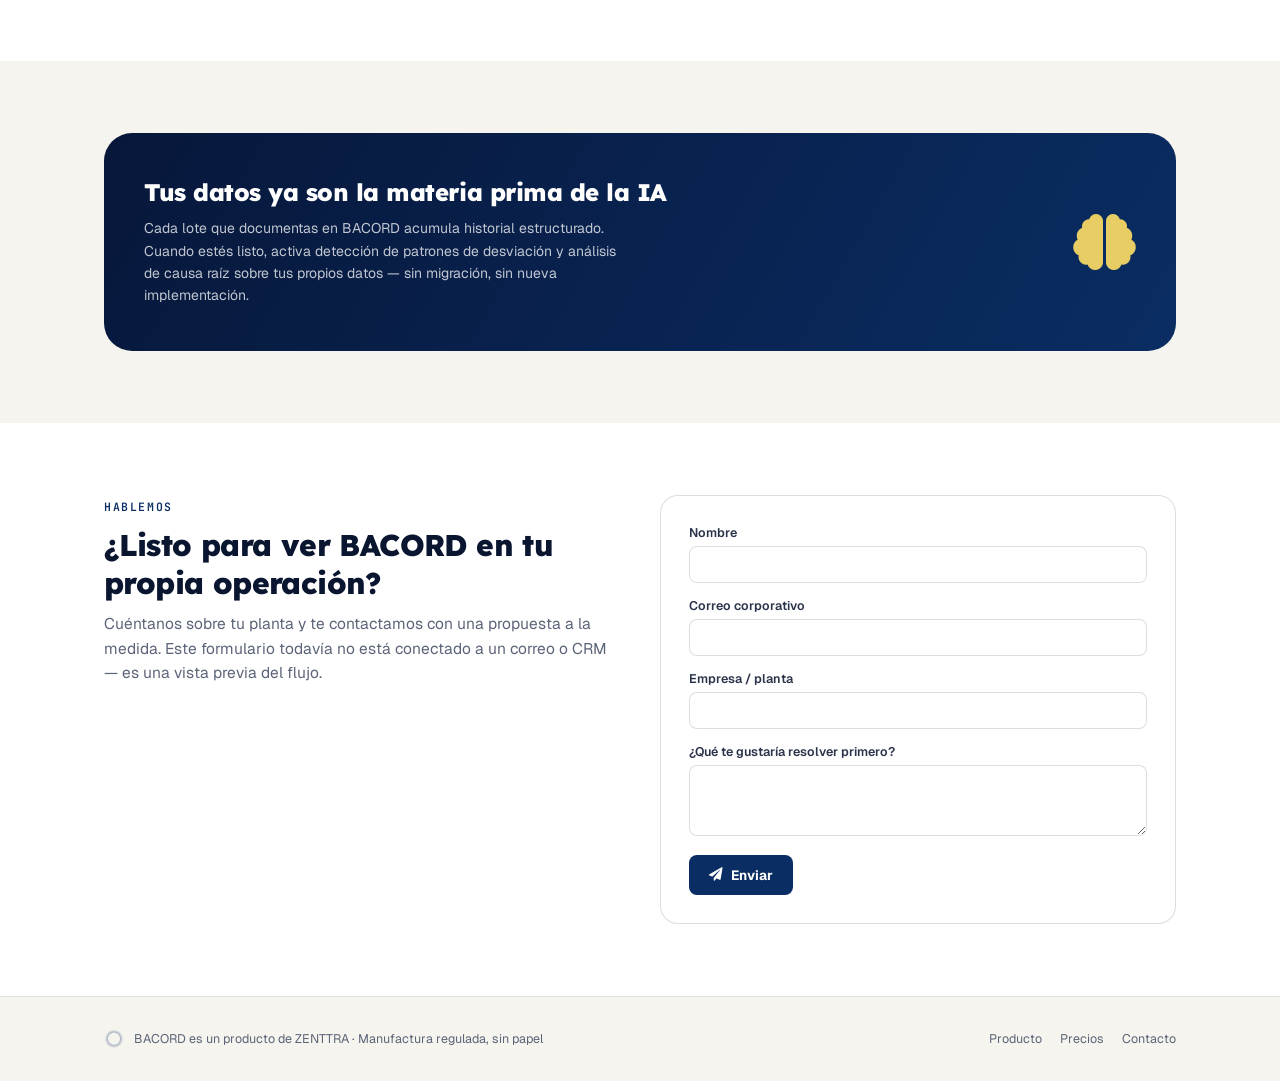
==== commit 86c5ab77: "Replace animated mockup section with a live sandbox access banner The animated CSS mockups read as f" ====
--- a/landing/index.html
+++ b/landing/index.html
@@ -128,52 +128,12 @@
 .compare tr:last-child td { border-bottom: none; }
 .compare td.criterio { font-weight: 600; color: var(--ink-2); }
 
-/* ── mockups animados (sin video real todavía) ── */
-.demo-card { background: var(--navy-900); border-radius: var(--r-lg); overflow: hidden; color: #fff; }
-.demo-mock { height: 140px; background: linear-gradient(135deg, var(--navy) 0%, var(--navy-700) 100%); display: grid; place-items: center; position: relative; padding: 0 20px; }
-.demo-body { padding: 16px 18px 18px; }
-.demo-body h3 { font-family: var(--f-display); font-size: 14px; font-weight: 700; margin: 0 0 6px; }
-.demo-body p { font-size: 12px; color: rgba(255,255,255,.65); line-height: 1.55; margin: 0; }
-
-/* mock 1 — validación en tiempo real */
-.mock-field {
-  display: flex; align-items: center; gap: 10px; background: rgba(255,255,255,.06);
-  border: 1.5px solid rgba(255,255,255,.14); border-radius: 10px; padding: 10px 14px; width: 100%;
-  max-width: 220px; font-family: var(--f-mono);
-}
-.mock-field-label { font-size: 10.5px; color: rgba(255,255,255,.55); }
-.mock-field-value { font-size: 14px; font-weight: 700; margin-left: auto; }
-.mock-alert { color: #F87171; font-size: 13px; animation: mock-pulse 1.8s ease-in-out infinite; }
-.demo-mock--validar .mock-field { animation: mock-field-alert 1.8s ease-in-out infinite; }
-
-/* mock 2 — paquete de auditoría */
-.demo-mock--auditoria { gap: 16px; }
-.mock-doc { font-size: 30px; color: rgba(255,255,255,.85); flex-shrink: 0; }
-.mock-checklist { list-style: none; margin: 0; padding: 0; display: flex; flex-direction: column; gap: 7px; font-size: 11.5px; color: rgba(255,255,255,.55); font-family: var(--f-mono); }
-.mock-checklist li { display: flex; align-items: center; gap: 7px; opacity: .35; animation: mock-check 3s ease-in-out infinite; }
-.mock-checklist li::before { content: '\f00c'; font-family: 'Font Awesome 5 Free'; font-weight: 900; color: var(--forest); font-size: 10px; }
-.mock-checklist li:nth-child(2) { animation-delay: .5s; }
-.mock-checklist li:nth-child(3) { animation-delay: 1s; }
-
-/* mock 3 — patrón / causa raíz */
-.mock-bars { display: flex; align-items: flex-end; gap: 8px; height: 64px; }
-.mock-bars span { width: 14px; border-radius: 4px 4px 0 0; background: rgba(255,255,255,.25); animation: mock-bar 2.4s ease-in-out infinite; }
-.mock-bars span:nth-child(1) { height: 30%; animation-delay: 0s; }
-.mock-bars span:nth-child(2) { height: 55%; animation-delay: .15s; }
-.mock-bars span:nth-child(3) { height: 90%; animation-delay: .3s; }
-.mock-bars span:nth-child(4) { height: 40%; animation-delay: .45s; }
-.mock-bars span:nth-child(5) { height: 65%; animation-delay: .6s; }
-.mock-bar-hl { background: #F87171 !important; box-shadow: 0 0 0 rgba(248,113,113,.5); animation: mock-bar 2.4s ease-in-out infinite, mock-pulse-shadow 1.8s ease-in-out infinite !important; }
-
-@keyframes mock-pulse { 0%, 100% { opacity: .4; transform: scale(1); } 50% { opacity: 1; transform: scale(1.25); } }
-@keyframes mock-field-alert { 0%, 100% { border-color: rgba(255,255,255,.14); } 50% { border-color: rgba(248,113,113,.6); } }
-@keyframes mock-check { 0%, 20% { opacity: .35; } 40%, 100% { opacity: 1; } }
-@keyframes mock-bar { 0%, 100% { transform: scaleY(1); } 50% { transform: scaleY(1.12); } }
-@keyframes mock-pulse-shadow { 0%, 100% { box-shadow: 0 0 0 0 rgba(248,113,113,.45); } 50% { box-shadow: 0 0 0 6px rgba(248,113,113,0); } }
-
-@media (prefers-reduced-motion: reduce) {
-  .mock-alert, .demo-mock--validar .mock-field, .mock-checklist li, .mock-bars span, .mock-bar-hl { animation: none !important; }
-}
+/* ── sandbox banner ── */
+.sandbox-banner { background: linear-gradient(120deg, var(--navy-900) 0%, var(--navy) 100%); border-radius: var(--r-xl); padding: 44px 40px; color: #fff; display: flex; align-items: center; gap: 32px; justify-content: space-between; }
+.sandbox-text h2 { font-family: var(--f-display); font-size: 24px; font-weight: 800; margin: 10px 0; letter-spacing: -.02em; }
+.sandbox-text p { font-size: 14px; color: rgba(255,255,255,.75); max-width: 480px; line-height: 1.6; margin: 0; }
+.sandbox-banner .btn { flex-shrink: 0; }
+@media (max-width: 720px) { .sandbox-banner { flex-direction: column; text-align: center; } .sandbox-text p { margin: 0 auto; } }
 
 /* ── pricing ── */
 .plan { background: var(--white); border: 1.5px solid var(--hair-2); border-radius: var(--r-lg); padding: 26px 24px; display: flex; flex-direction: column; position: relative; }
@@ -237,7 +197,7 @@
       <a href="#top" class="nav-brand"><img src="[data-uri]" alt="BACORD" /></a>
       <nav class="nav-links">
         <a href="#producto">Producto</a>
-        <a href="#como-funciona">Cómo funciona</a>
+        <a href="#sandbox">Sandbox</a>
         <a href="#precios">Precios</a>
         <a href="#contacto">Contacto</a>
       </nav>
@@ -263,8 +223,8 @@
       <a href="#contacto" class="btn btn-accent">
         <i class="fa fa-comments" aria-hidden="true"></i> Hablar con ventas
       </a>
-      <a href="#como-funciona" class="btn btn-ghost">
-        <i class="fa fa-play" aria-hidden="true"></i> Ver cómo funciona
+      <a href="#sandbox" class="btn btn-ghost">
+        <i class="fa fa-flask" aria-hidden="true"></i> Ver el sandbox
       </a>
     </div>
     <ul class="trust">
@@ -390,53 +350,22 @@
     </div>
   </section>
 
-  <!-- ── Video-first ── -->
-  <section class="section" id="como-funciona">
-    <div class="container">
-      <div class="head center">
-        <div class="eyebrow">Míralo funcionar</div>
-        <h2 class="h2">No es una demo de ventas — es el sistema real, en movimiento</h2>
-        <p class="lead">Una vista previa animada de BACORD en uso, sin data ficticia detrás de un formulario.</p>
-      </div>
-      <div class="cards-3">
-        <div class="demo-card">
-          <div class="demo-mock demo-mock--validar" aria-hidden="true">
-            <div class="mock-field">
-              <span class="mock-field-label">Peso (g)</span>
-              <span class="mock-field-value">482.6</span>
-              <i class="fa fa-triangle-exclamation mock-alert"></i>
-            </div>
-          </div>
-          <div class="demo-body">
-            <h3>Un lote que se valida solo</h3>
-            <p>Cómo el sistema marca un valor fuera de rango en tiempo real.</p>
-          </div>
-        </div>
-        <div class="demo-card">
-          <div class="demo-mock demo-mock--auditoria" aria-hidden="true">
-            <i class="fa fa-file-pdf mock-doc"></i>
-            <ul class="mock-checklist">
-              <li>Firmas</li>
-              <li>Audit trail</li>
-              <li>Desviaciones</li>
-            </ul>
-          </div>
-          <div class="demo-body">
-            <h3>El paquete de auditoría en segundos</h3>
-            <p>De la lista de lotes al PDF listo para el inspector INVIMA.</p>
-          </div>
-        </div>
-        <div class="demo-card">
-          <div class="demo-mock demo-mock--patron" aria-hidden="true">
-            <div class="mock-bars">
-              <span></span><span></span><span class="mock-bar-hl"></span><span></span><span></span>
-            </div>
-          </div>
-          <div class="demo-body">
-            <h3>El patrón detrás de una desviación</h3>
-            <p>Cómo la analítica encuentra la causa raíz sobre datos reales del lote.</p>
-          </div>
-        </div>
+  <!-- ── Sandbox en vivo ── -->
+  <section class="section" id="sandbox">
+    <div class="container">
+      <div class="sandbox-banner">
+        <div class="sandbox-text">
+          <div class="eyebrow" style="color:var(--yellow)">Sandbox en vivo</div>
+          <h2>Entra y pruébalo tú mismo, sin agendar nada</h2>
+          <p>
+            Un ambiente de demo con datos ficticios, listo para explorar: crea un lote, dispara una
+            desviación, genera el paquete de auditoría. Sin registro complicado, sin esperar a que alguien te llame.
+          </p>
+        </div>
+        <!-- TODO: reemplazar href por la URL real del sandbox una vez publicado -->
+        <a href="#" class="btn btn-accent">
+          <i class="fa fa-arrow-right-to-bracket" aria-hidden="true"></i> Entrar al sandbox
+        </a>
       </div>
     </div>
   </section>
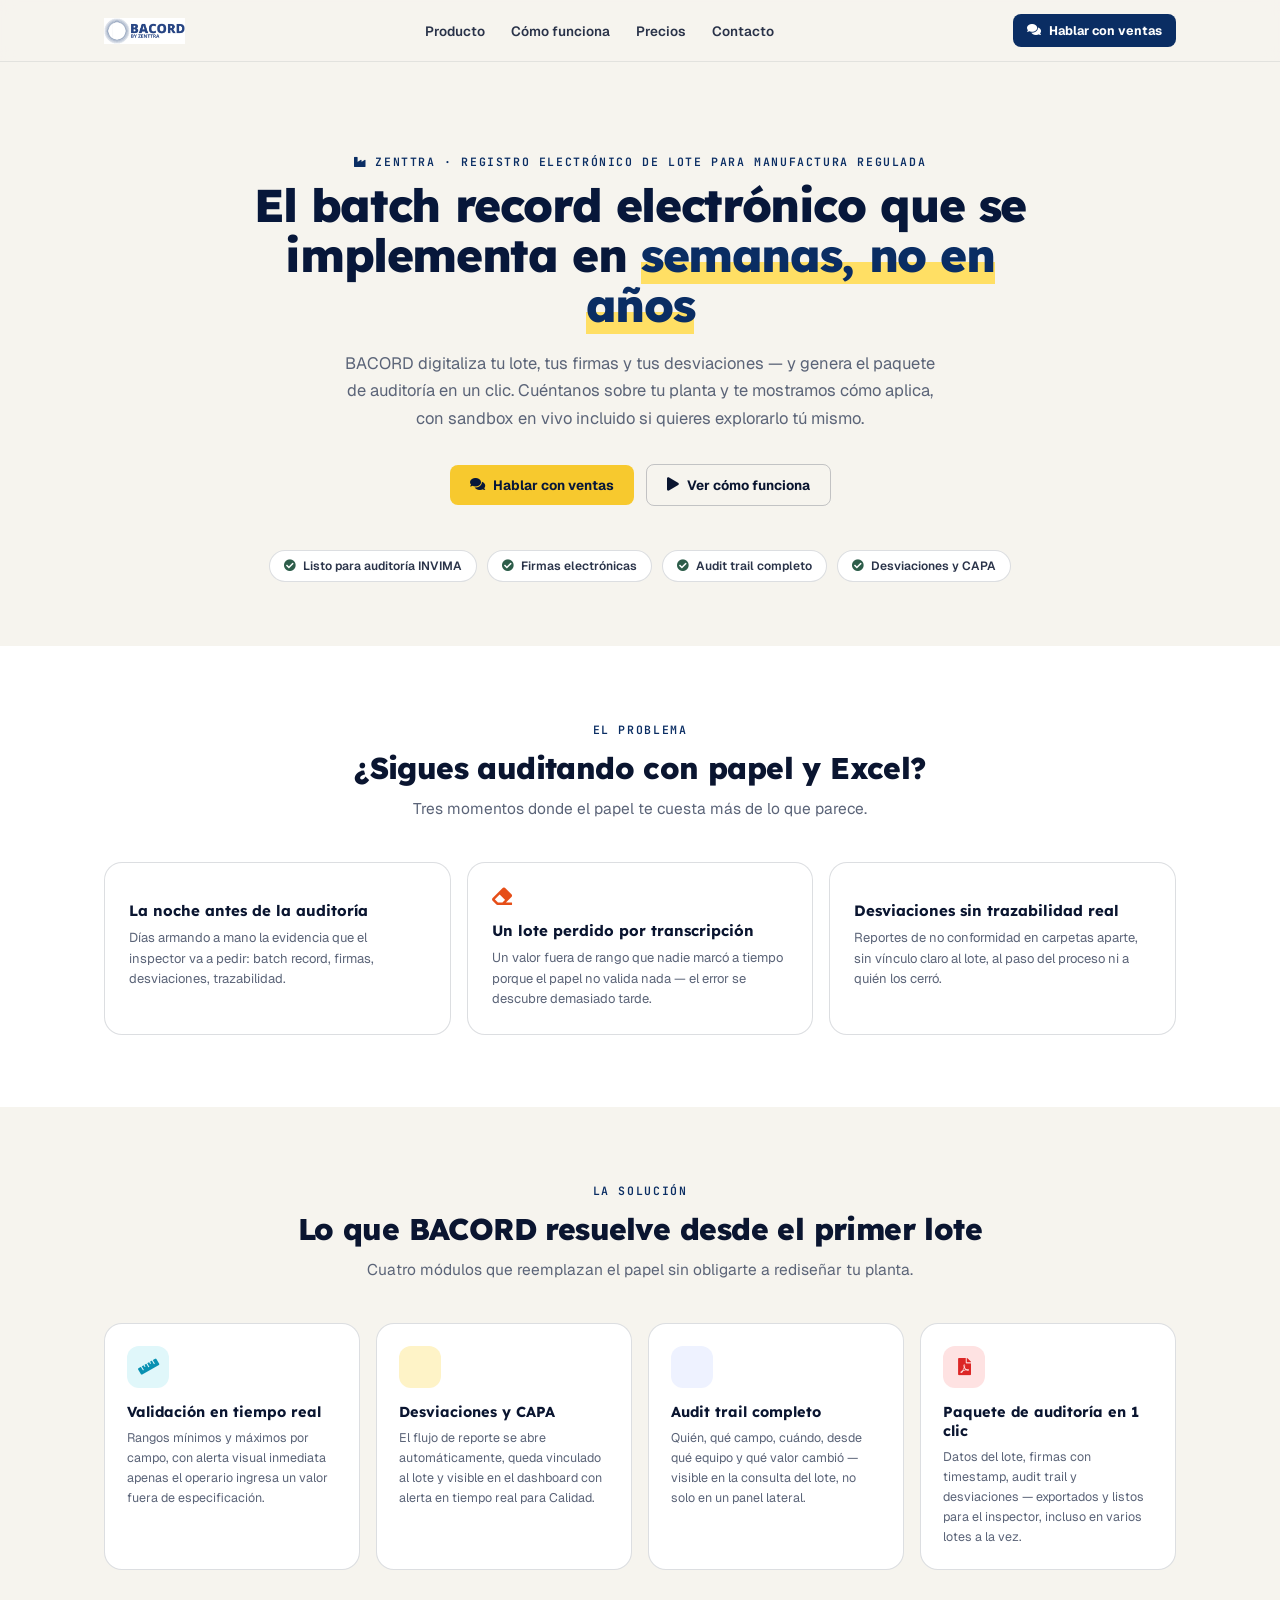
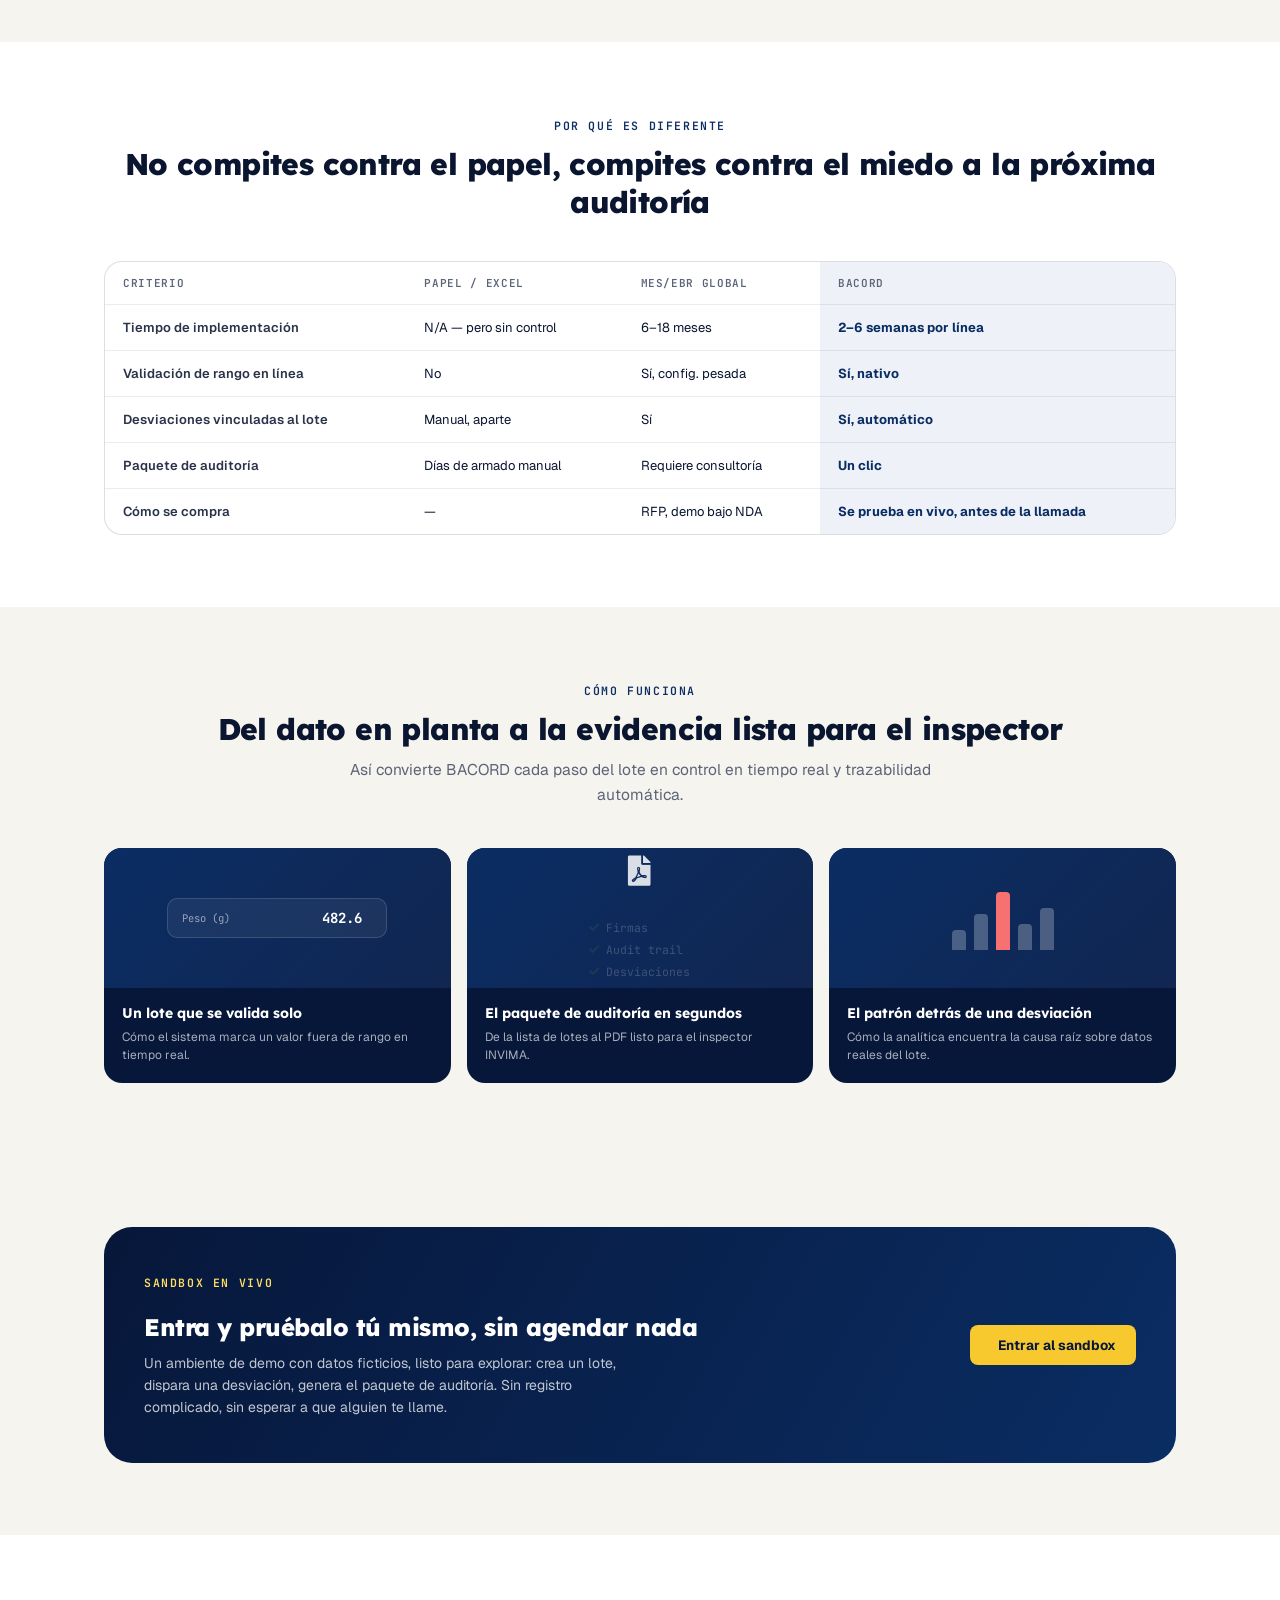
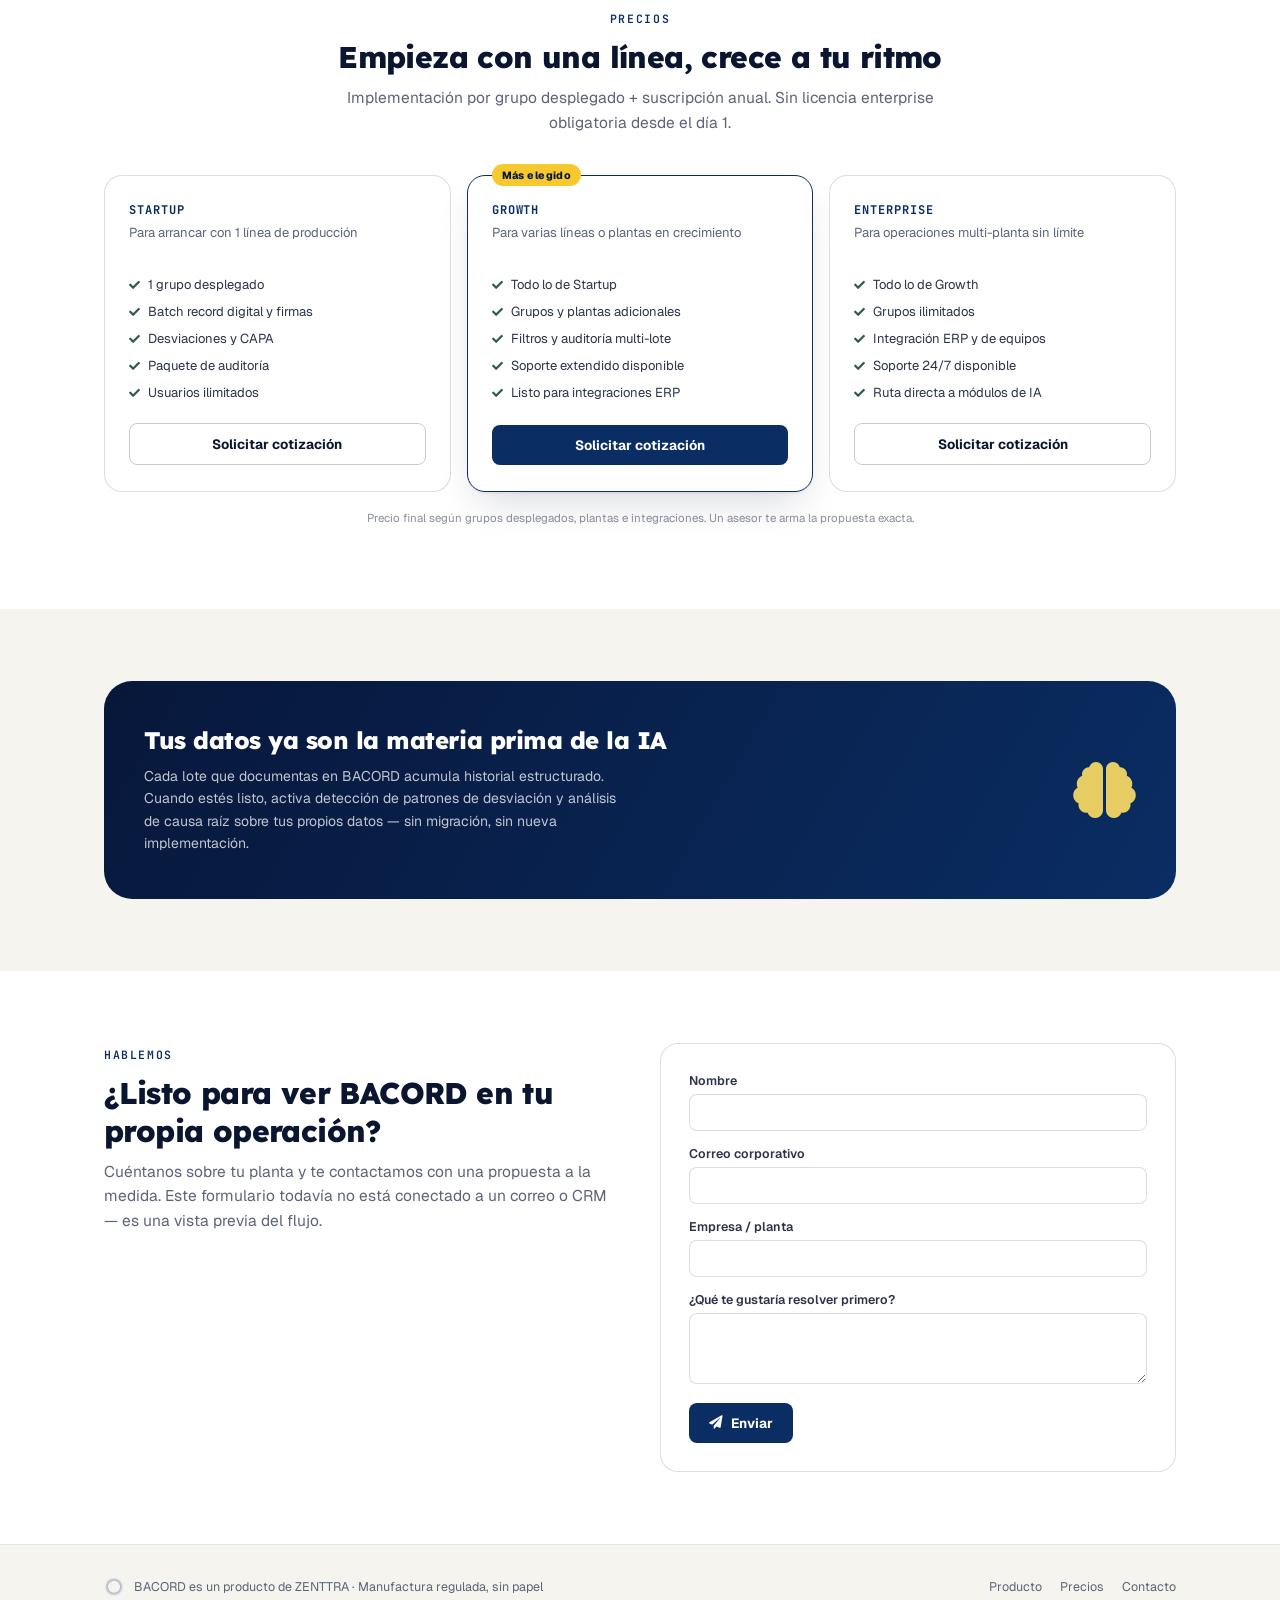
==== commit 186061eb: "Bring back the animated mockups with product-focused copy Misread the earlier feedback: the animatio" ====
--- a/landing/index.html
+++ b/landing/index.html
@@ -128,6 +128,53 @@
 .compare tr:last-child td { border-bottom: none; }
 .compare td.criterio { font-weight: 600; color: var(--ink-2); }
 
+/* ── producto en acción (mockups animados) ── */
+.demo-card { background: var(--navy-900); border-radius: var(--r-lg); overflow: hidden; color: #fff; }
+.demo-mock { height: 140px; background: linear-gradient(135deg, var(--navy) 0%, var(--navy-700) 100%); display: grid; place-items: center; position: relative; padding: 0 20px; }
+.demo-body { padding: 16px 18px 18px; }
+.demo-body h3 { font-family: var(--f-display); font-size: 14px; font-weight: 700; margin: 0 0 6px; }
+.demo-body p { font-size: 12px; color: rgba(255,255,255,.65); line-height: 1.55; margin: 0; }
+
+/* mock 1 — validación en tiempo real */
+.mock-field {
+  display: flex; align-items: center; gap: 10px; background: rgba(255,255,255,.06);
+  border: 1.5px solid rgba(255,255,255,.14); border-radius: 10px; padding: 10px 14px; width: 100%;
+  max-width: 220px; font-family: var(--f-mono);
+}
+.mock-field-label { font-size: 10.5px; color: rgba(255,255,255,.55); }
+.mock-field-value { font-size: 14px; font-weight: 700; margin-left: auto; }
+.mock-alert { color: #F87171; font-size: 13px; animation: mock-pulse 1.8s ease-in-out infinite; }
+.demo-mock--validar .mock-field { animation: mock-field-alert 1.8s ease-in-out infinite; }
+
+/* mock 2 — paquete de auditoría */
+.demo-mock--auditoria { gap: 16px; }
+.mock-doc { font-size: 30px; color: rgba(255,255,255,.85); flex-shrink: 0; }
+.mock-checklist { list-style: none; margin: 0; padding: 0; display: flex; flex-direction: column; gap: 7px; font-size: 11.5px; color: rgba(255,255,255,.55); font-family: var(--f-mono); }
+.mock-checklist li { display: flex; align-items: center; gap: 7px; opacity: .35; animation: mock-check 3s ease-in-out infinite; }
+.mock-checklist li::before { content: '\f00c'; font-family: 'Font Awesome 5 Free'; font-weight: 900; color: var(--forest); font-size: 10px; }
+.mock-checklist li:nth-child(2) { animation-delay: .5s; }
+.mock-checklist li:nth-child(3) { animation-delay: 1s; }
+
+/* mock 3 — patrón / causa raíz */
+.mock-bars { display: flex; align-items: flex-end; gap: 8px; height: 64px; }
+.mock-bars span { width: 14px; border-radius: 4px 4px 0 0; background: rgba(255,255,255,.25); animation: mock-bar 2.4s ease-in-out infinite; }
+.mock-bars span:nth-child(1) { height: 30%; animation-delay: 0s; }
+.mock-bars span:nth-child(2) { height: 55%; animation-delay: .15s; }
+.mock-bars span:nth-child(3) { height: 90%; animation-delay: .3s; }
+.mock-bars span:nth-child(4) { height: 40%; animation-delay: .45s; }
+.mock-bars span:nth-child(5) { height: 65%; animation-delay: .6s; }
+.mock-bar-hl { background: #F87171 !important; box-shadow: 0 0 0 rgba(248,113,113,.5); animation: mock-bar 2.4s ease-in-out infinite, mock-pulse-shadow 1.8s ease-in-out infinite !important; }
+
+@keyframes mock-pulse { 0%, 100% { opacity: .4; transform: scale(1); } 50% { opacity: 1; transform: scale(1.25); } }
+@keyframes mock-field-alert { 0%, 100% { border-color: rgba(255,255,255,.14); } 50% { border-color: rgba(248,113,113,.6); } }
+@keyframes mock-check { 0%, 20% { opacity: .35; } 40%, 100% { opacity: 1; } }
+@keyframes mock-bar { 0%, 100% { transform: scaleY(1); } 50% { transform: scaleY(1.12); } }
+@keyframes mock-pulse-shadow { 0%, 100% { box-shadow: 0 0 0 0 rgba(248,113,113,.45); } 50% { box-shadow: 0 0 0 6px rgba(248,113,113,0); } }
+
+@media (prefers-reduced-motion: reduce) {
+  .mock-alert, .demo-mock--validar .mock-field, .mock-checklist li, .mock-bars span, .mock-bar-hl { animation: none !important; }
+}
+
 /* ── sandbox banner ── */
 .sandbox-banner { background: linear-gradient(120deg, var(--navy-900) 0%, var(--navy) 100%); border-radius: var(--r-xl); padding: 44px 40px; color: #fff; display: flex; align-items: center; gap: 32px; justify-content: space-between; }
 .sandbox-text h2 { font-family: var(--f-display); font-size: 24px; font-weight: 800; margin: 10px 0; letter-spacing: -.02em; }
@@ -197,7 +244,7 @@
       <a href="#top" class="nav-brand"><img src="[data-uri]" alt="BACORD" /></a>
       <nav class="nav-links">
         <a href="#producto">Producto</a>
-        <a href="#sandbox">Sandbox</a>
+        <a href="#como-funciona">Cómo funciona</a>
         <a href="#precios">Precios</a>
         <a href="#contacto">Contacto</a>
       </nav>
@@ -223,8 +270,8 @@
       <a href="#contacto" class="btn btn-accent">
         <i class="fa fa-comments" aria-hidden="true"></i> Hablar con ventas
       </a>
-      <a href="#sandbox" class="btn btn-ghost">
-        <i class="fa fa-flask" aria-hidden="true"></i> Ver el sandbox
+      <a href="#como-funciona" class="btn btn-ghost">
+        <i class="fa fa-play" aria-hidden="true"></i> Ver cómo funciona
       </a>
     </div>
     <ul class="trust">
@@ -350,6 +397,57 @@
     </div>
   </section>
 
+  <!-- ── Producto en acción ── -->
+  <section class="section" id="como-funciona">
+    <div class="container">
+      <div class="head center">
+        <div class="eyebrow">Cómo funciona</div>
+        <h2 class="h2">Del dato en planta a la evidencia lista para el inspector</h2>
+        <p class="lead">Así convierte BACORD cada paso del lote en control en tiempo real y trazabilidad automática.</p>
+      </div>
+      <div class="cards-3">
+        <div class="demo-card">
+          <div class="demo-mock demo-mock--validar" aria-hidden="true">
+            <div class="mock-field">
+              <span class="mock-field-label">Peso (g)</span>
+              <span class="mock-field-value">482.6</span>
+              <i class="fa fa-triangle-exclamation mock-alert"></i>
+            </div>
+          </div>
+          <div class="demo-body">
+            <h3>Un lote que se valida solo</h3>
+            <p>Cómo el sistema marca un valor fuera de rango en tiempo real.</p>
+          </div>
+        </div>
+        <div class="demo-card">
+          <div class="demo-mock demo-mock--auditoria" aria-hidden="true">
+            <i class="fa fa-file-pdf mock-doc"></i>
+            <ul class="mock-checklist">
+              <li>Firmas</li>
+              <li>Audit trail</li>
+              <li>Desviaciones</li>
+            </ul>
+          </div>
+          <div class="demo-body">
+            <h3>El paquete de auditoría en segundos</h3>
+            <p>De la lista de lotes al PDF listo para el inspector INVIMA.</p>
+          </div>
+        </div>
+        <div class="demo-card">
+          <div class="demo-mock demo-mock--patron" aria-hidden="true">
+            <div class="mock-bars">
+              <span></span><span></span><span class="mock-bar-hl"></span><span></span><span></span>
+            </div>
+          </div>
+          <div class="demo-body">
+            <h3>El patrón detrás de una desviación</h3>
+            <p>Cómo la analítica encuentra la causa raíz sobre datos reales del lote.</p>
+          </div>
+        </div>
+      </div>
+    </div>
+  </section>
+
   <!-- ── Sandbox en vivo ── -->
   <section class="section" id="sandbox">
     <div class="container">
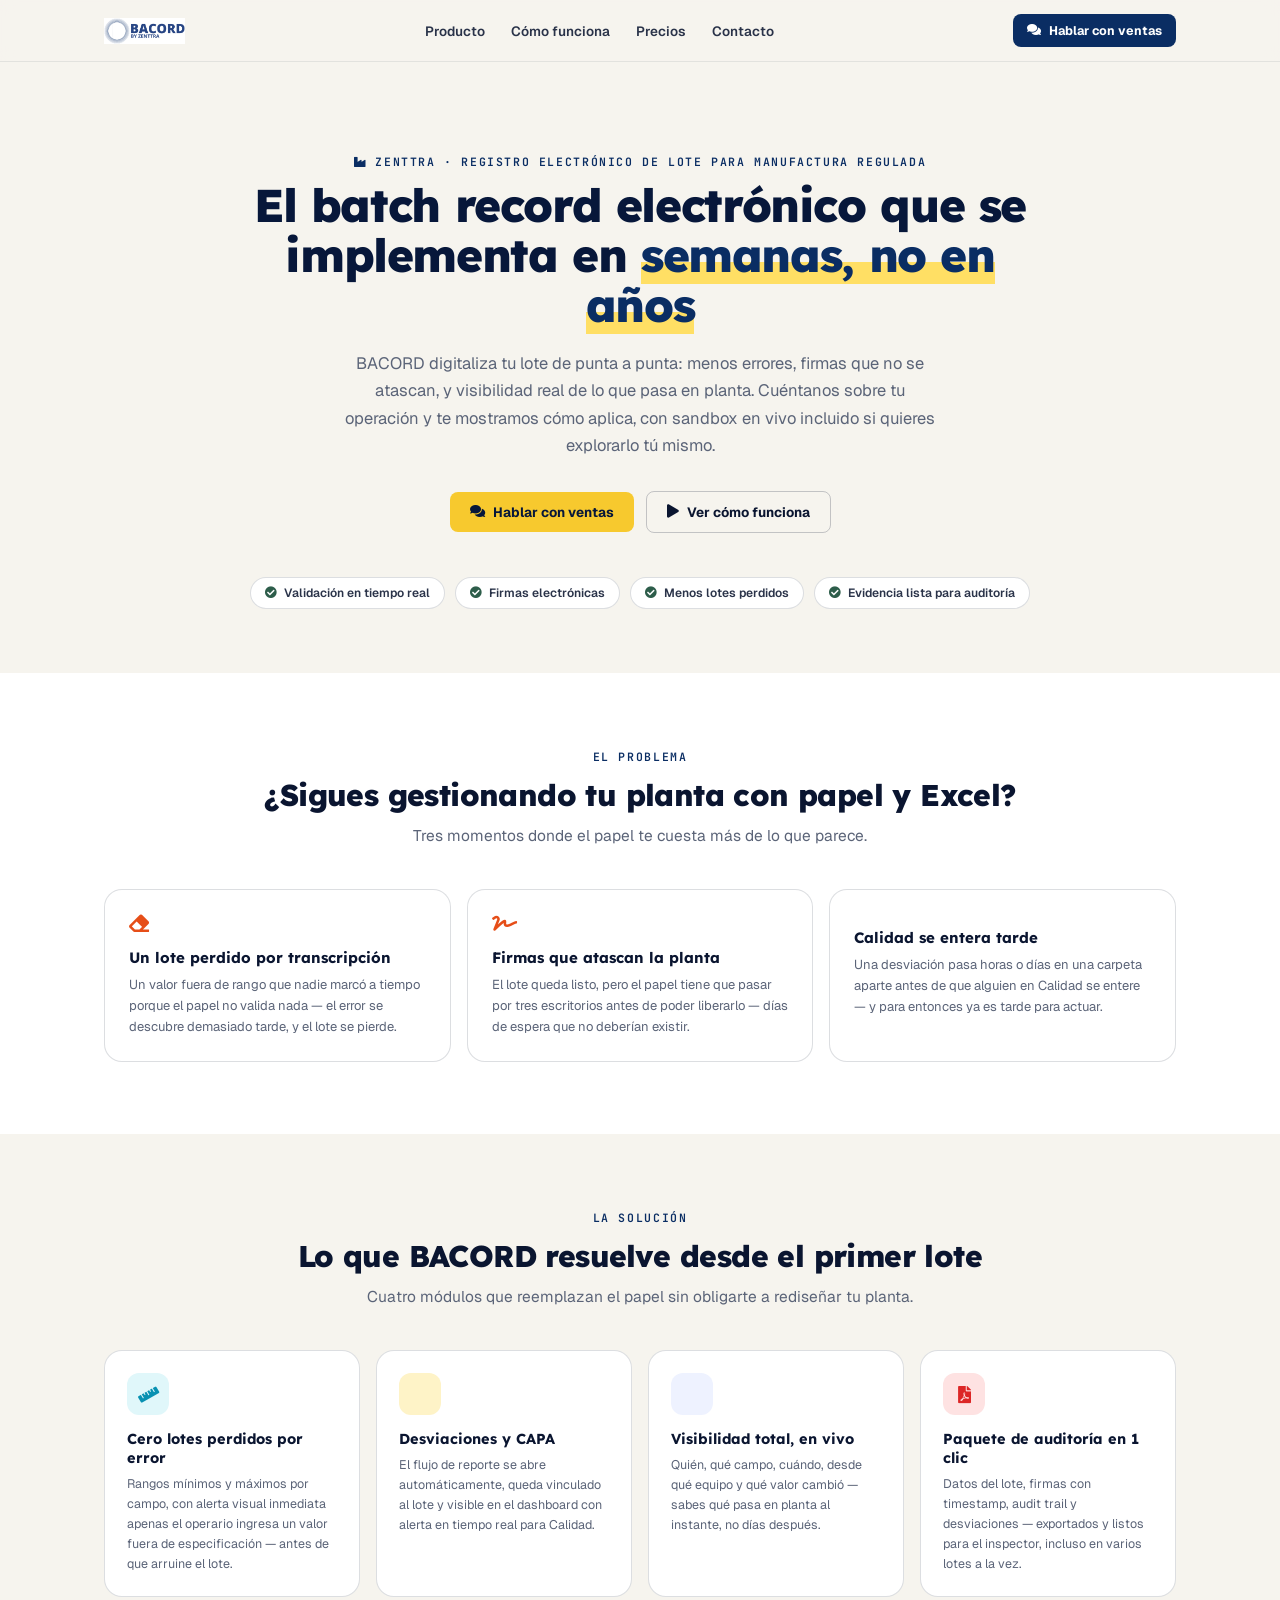
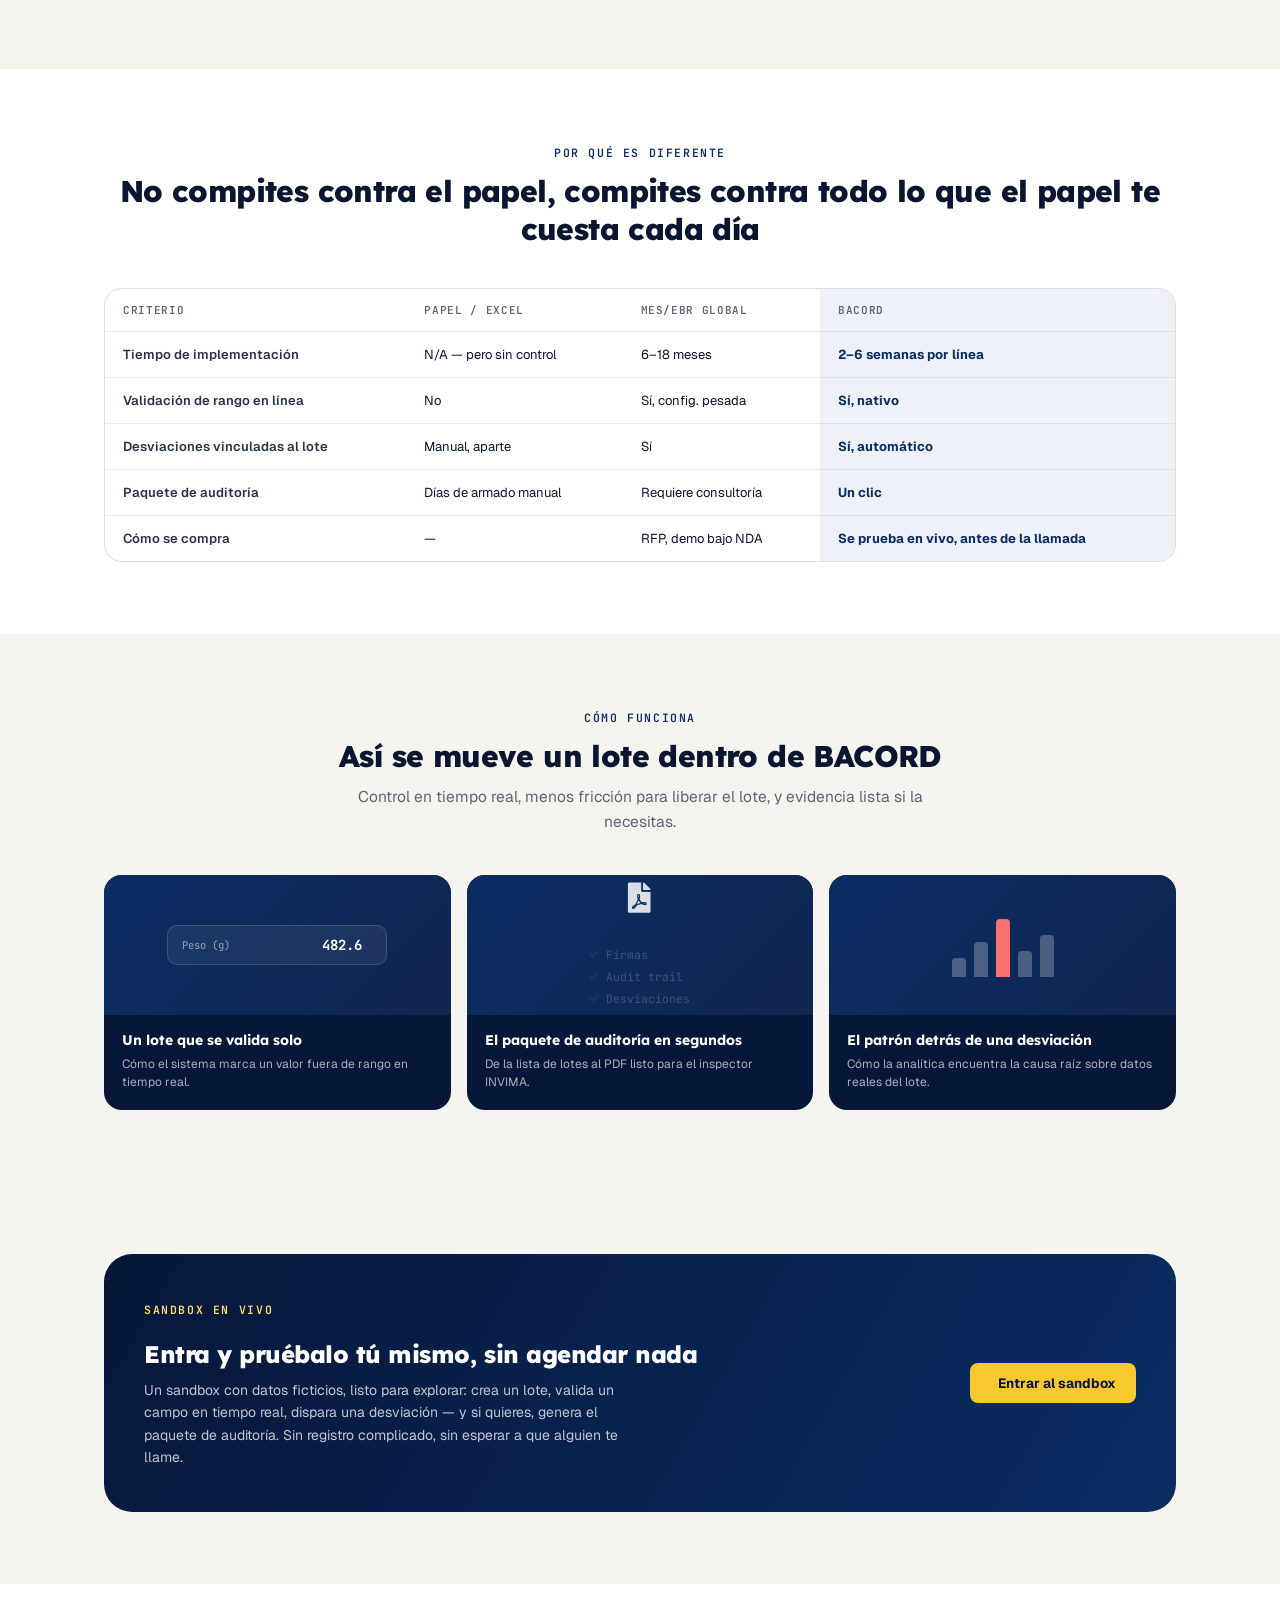
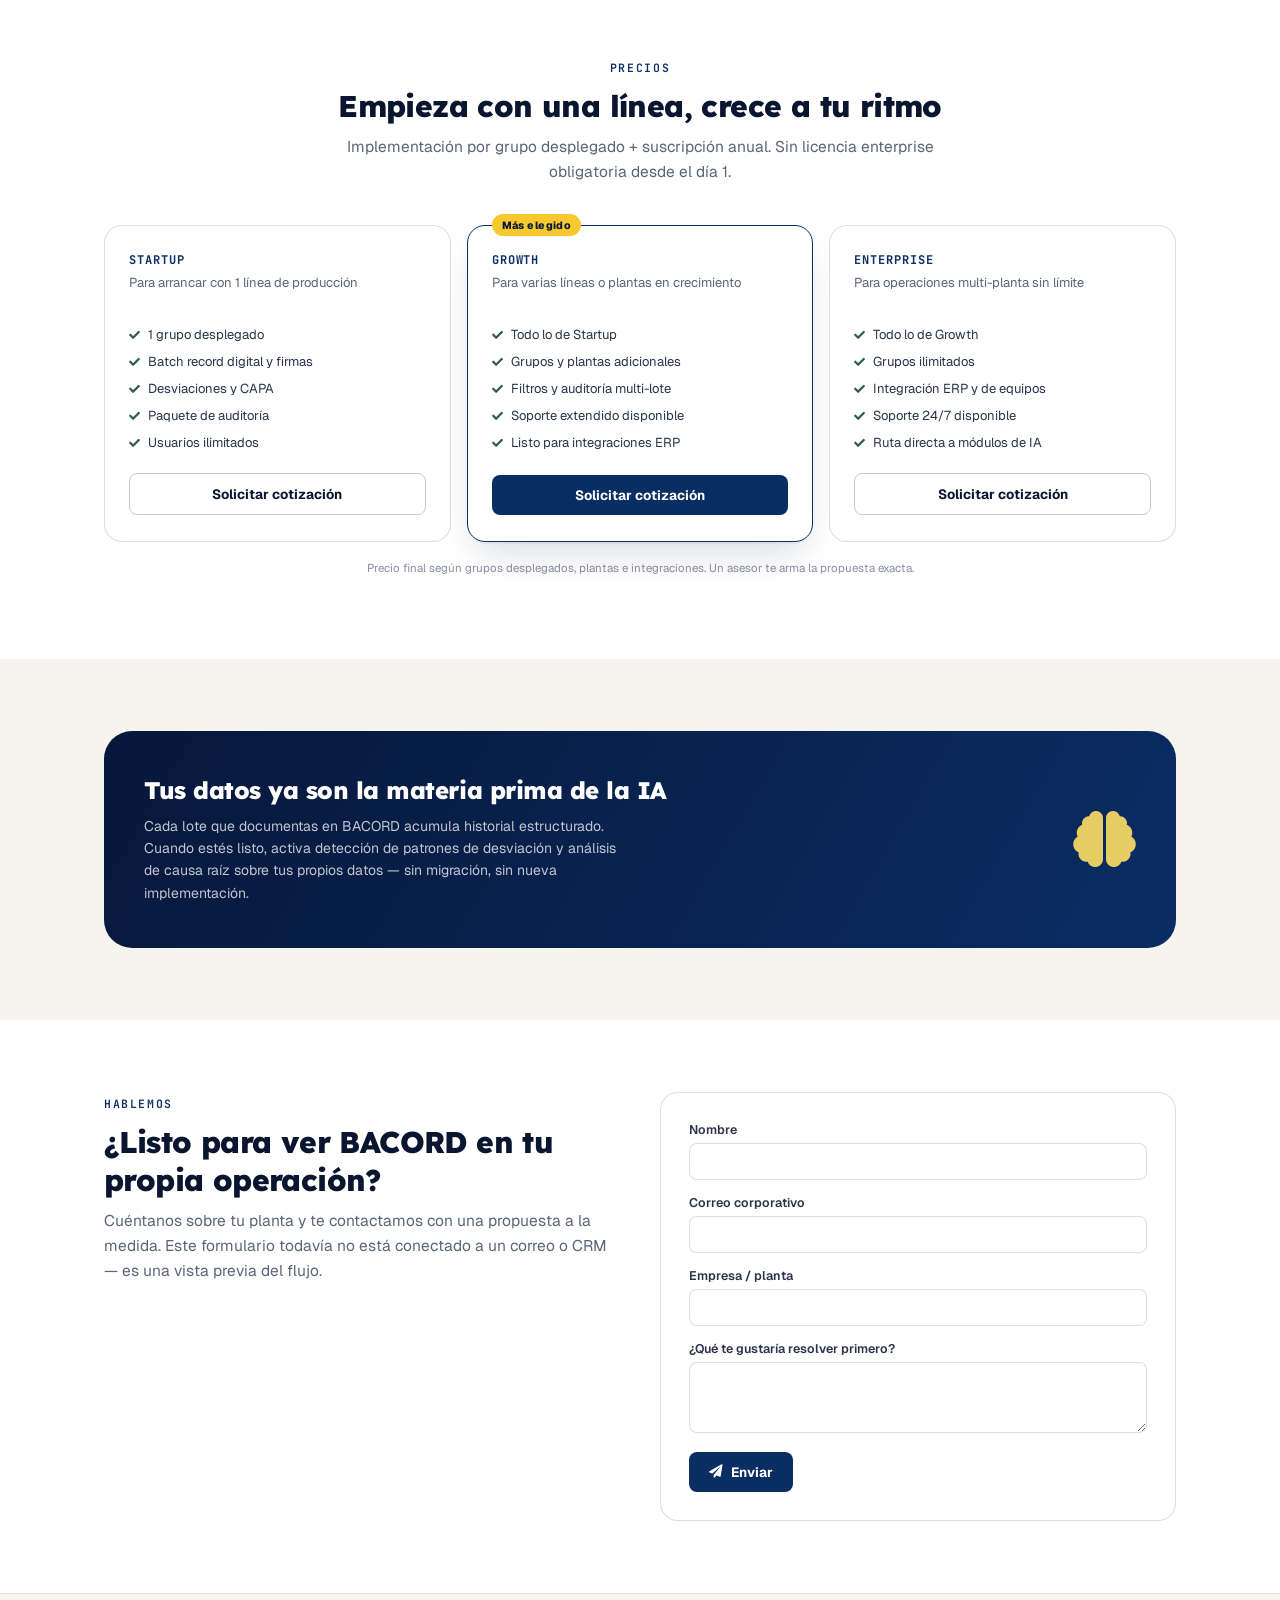
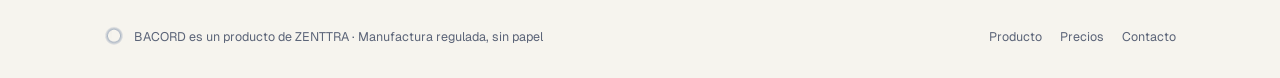
==== commit 145342cd: "Unify on "sandbox" terminology and broaden benefits beyond audit-readiness Two fixes from feedback: " ====
--- a/landing/index.html
+++ b/landing/index.html
@@ -4,7 +4,7 @@
   <meta charset="UTF-8" />
   <meta name="viewport" content="width=device-width, initial-scale=1.0" />
   <title>BACORD — Batch record electrónico para manufactura regulada</title>
-  <meta name="description" content="BACORD digitaliza tu batch record, tus firmas y tus desviaciones — y genera el paquete de auditoría en un clic. Descubre cómo aplica a tu planta." />
+  <meta name="description" content="BACORD digitaliza tu batch record de punta a punta: menos lotes perdidos, firmas sin cuellos de botella, y evidencia lista cuando la necesites. Descubre cómo aplica a tu planta." />
   <link rel="icon" type="image/png" href="[data-uri]" />
   <link rel="stylesheet" href="https://cdnjs.cloudflare.com/ajax/libs/font-awesome/5.15.4/css/all.min.css" />
   <style>
@@ -263,8 +263,8 @@
       El batch record electrónico que se implementa en <mark>semanas, no en años</mark>
     </h1>
     <p class="hero-sub">
-      BACORD digitaliza tu lote, tus firmas y tus desviaciones — y genera el paquete de auditoría en un clic.
-      Cuéntanos sobre tu planta y te mostramos cómo aplica, con sandbox en vivo incluido si quieres explorarlo tú mismo.
+      BACORD digitaliza tu lote de punta a punta: menos errores, firmas que no se atascan, y visibilidad real de lo que pasa en planta.
+      Cuéntanos sobre tu operación y te mostramos cómo aplica, con sandbox en vivo incluido si quieres explorarlo tú mismo.
     </p>
     <div class="hero-ctas">
       <a href="#contacto" class="btn btn-accent">
@@ -275,10 +275,10 @@
       </a>
     </div>
     <ul class="trust">
-      <li class="trust-pill"><i class="fa fa-check-circle" aria-hidden="true"></i> Listo para auditoría INVIMA</li>
+      <li class="trust-pill"><i class="fa fa-check-circle" aria-hidden="true"></i> Validación en tiempo real</li>
       <li class="trust-pill"><i class="fa fa-check-circle" aria-hidden="true"></i> Firmas electrónicas</li>
-      <li class="trust-pill"><i class="fa fa-check-circle" aria-hidden="true"></i> Audit trail completo</li>
-      <li class="trust-pill"><i class="fa fa-check-circle" aria-hidden="true"></i> Desviaciones y CAPA</li>
+      <li class="trust-pill"><i class="fa fa-check-circle" aria-hidden="true"></i> Menos lotes perdidos</li>
+      <li class="trust-pill"><i class="fa fa-check-circle" aria-hidden="true"></i> Evidencia lista para auditoría</li>
     </ul>
   </section>
 
@@ -287,24 +287,24 @@
     <div class="container">
       <div class="head center">
         <div class="eyebrow">El problema</div>
-        <h2 class="h2">¿Sigues auditando con papel y Excel?</h2>
+        <h2 class="h2">¿Sigues gestionando tu planta con papel y Excel?</h2>
         <p class="lead">Tres momentos donde el papel te cuesta más de lo que parece.</p>
       </div>
       <div class="cards-3">
-        <div class="problem-card">
-          <i class="fa fa-file-circle-exclamation" aria-hidden="true"></i>
-          <h3>La noche antes de la auditoría</h3>
-          <p>Días armando a mano la evidencia que el inspector va a pedir: batch record, firmas, desviaciones, trazabilidad.</p>
-        </div>
         <div class="problem-card">
           <i class="fa fa-eraser" aria-hidden="true"></i>
           <h3>Un lote perdido por transcripción</h3>
-          <p>Un valor fuera de rango que nadie marcó a tiempo porque el papel no valida nada — el error se descubre demasiado tarde.</p>
+          <p>Un valor fuera de rango que nadie marcó a tiempo porque el papel no valida nada — el error se descubre demasiado tarde, y el lote se pierde.</p>
+        </div>
+        <div class="problem-card">
+          <i class="fa fa-signature" aria-hidden="true"></i>
+          <h3>Firmas que atascan la planta</h3>
+          <p>El lote queda listo, pero el papel tiene que pasar por tres escritorios antes de poder liberarlo — días de espera que no deberían existir.</p>
         </div>
         <div class="problem-card">
           <i class="fa fa-magnifying-glass" aria-hidden="true"></i>
-          <h3>Desviaciones sin trazabilidad real</h3>
-          <p>Reportes de no conformidad en carpetas aparte, sin vínculo claro al lote, al paso del proceso ni a quién los cerró.</p>
+          <h3>Calidad se entera tarde</h3>
+          <p>Una desviación pasa horas o días en una carpeta aparte antes de que alguien en Calidad se entere — y para entonces ya es tarde para actuar.</p>
         </div>
       </div>
     </div>
@@ -321,8 +321,8 @@
       <div class="cards-4">
         <div class="sol-card">
           <div class="sol-icon" style="background:#E0F7FA;color:#0891B2"><i class="fa fa-ruler" aria-hidden="true"></i></div>
-          <h3>Validación en tiempo real</h3>
-          <p>Rangos mínimos y máximos por campo, con alerta visual inmediata apenas el operario ingresa un valor fuera de especificación.</p>
+          <h3>Cero lotes perdidos por error</h3>
+          <p>Rangos mínimos y máximos por campo, con alerta visual inmediata apenas el operario ingresa un valor fuera de especificación — antes de que arruine el lote.</p>
         </div>
         <div class="sol-card">
           <div class="sol-icon" style="background:#FEF3C7;color:#D97706"><i class="fa fa-triangle-exclamation" aria-hidden="true"></i></div>
@@ -331,8 +331,8 @@
         </div>
         <div class="sol-card">
           <div class="sol-icon" style="background:#EEF2FF;color:#1D4ED8"><i class="fa fa-clock-rotate-left" aria-hidden="true"></i></div>
-          <h3>Audit trail completo</h3>
-          <p>Quién, qué campo, cuándo, desde qué equipo y qué valor cambió — visible en la consulta del lote, no solo en un panel lateral.</p>
+          <h3>Visibilidad total, en vivo</h3>
+          <p>Quién, qué campo, cuándo, desde qué equipo y qué valor cambió — sabes qué pasa en planta al instante, no días después.</p>
         </div>
         <div class="sol-card">
           <div class="sol-icon" style="background:#FEE2E2;color:#DC2626"><i class="fa fa-file-pdf" aria-hidden="true"></i></div>
@@ -348,7 +348,7 @@
     <div class="container">
       <div class="head center">
         <div class="eyebrow">Por qué es diferente</div>
-        <h2 class="h2">No compites contra el papel, compites contra el miedo a la próxima auditoría</h2>
+        <h2 class="h2">No compites contra el papel, compites contra todo lo que el papel te cuesta cada día</h2>
       </div>
       <div class="compare-wrap">
         <table class="compare">
@@ -402,8 +402,8 @@
     <div class="container">
       <div class="head center">
         <div class="eyebrow">Cómo funciona</div>
-        <h2 class="h2">Del dato en planta a la evidencia lista para el inspector</h2>
-        <p class="lead">Así convierte BACORD cada paso del lote en control en tiempo real y trazabilidad automática.</p>
+        <h2 class="h2">Así se mueve un lote dentro de BACORD</h2>
+        <p class="lead">Control en tiempo real, menos fricción para liberar el lote, y evidencia lista si la necesitas.</p>
       </div>
       <div class="cards-3">
         <div class="demo-card">
@@ -456,8 +456,8 @@
           <div class="eyebrow" style="color:var(--yellow)">Sandbox en vivo</div>
           <h2>Entra y pruébalo tú mismo, sin agendar nada</h2>
           <p>
-            Un ambiente de demo con datos ficticios, listo para explorar: crea un lote, dispara una
-            desviación, genera el paquete de auditoría. Sin registro complicado, sin esperar a que alguien te llame.
+            Un sandbox con datos ficticios, listo para explorar: crea un lote, valida un campo en tiempo real,
+            dispara una desviación — y si quieres, genera el paquete de auditoría. Sin registro complicado, sin esperar a que alguien te llame.
           </p>
         </div>
         <!-- TODO: reemplazar href por la URL real del sandbox una vez publicado -->
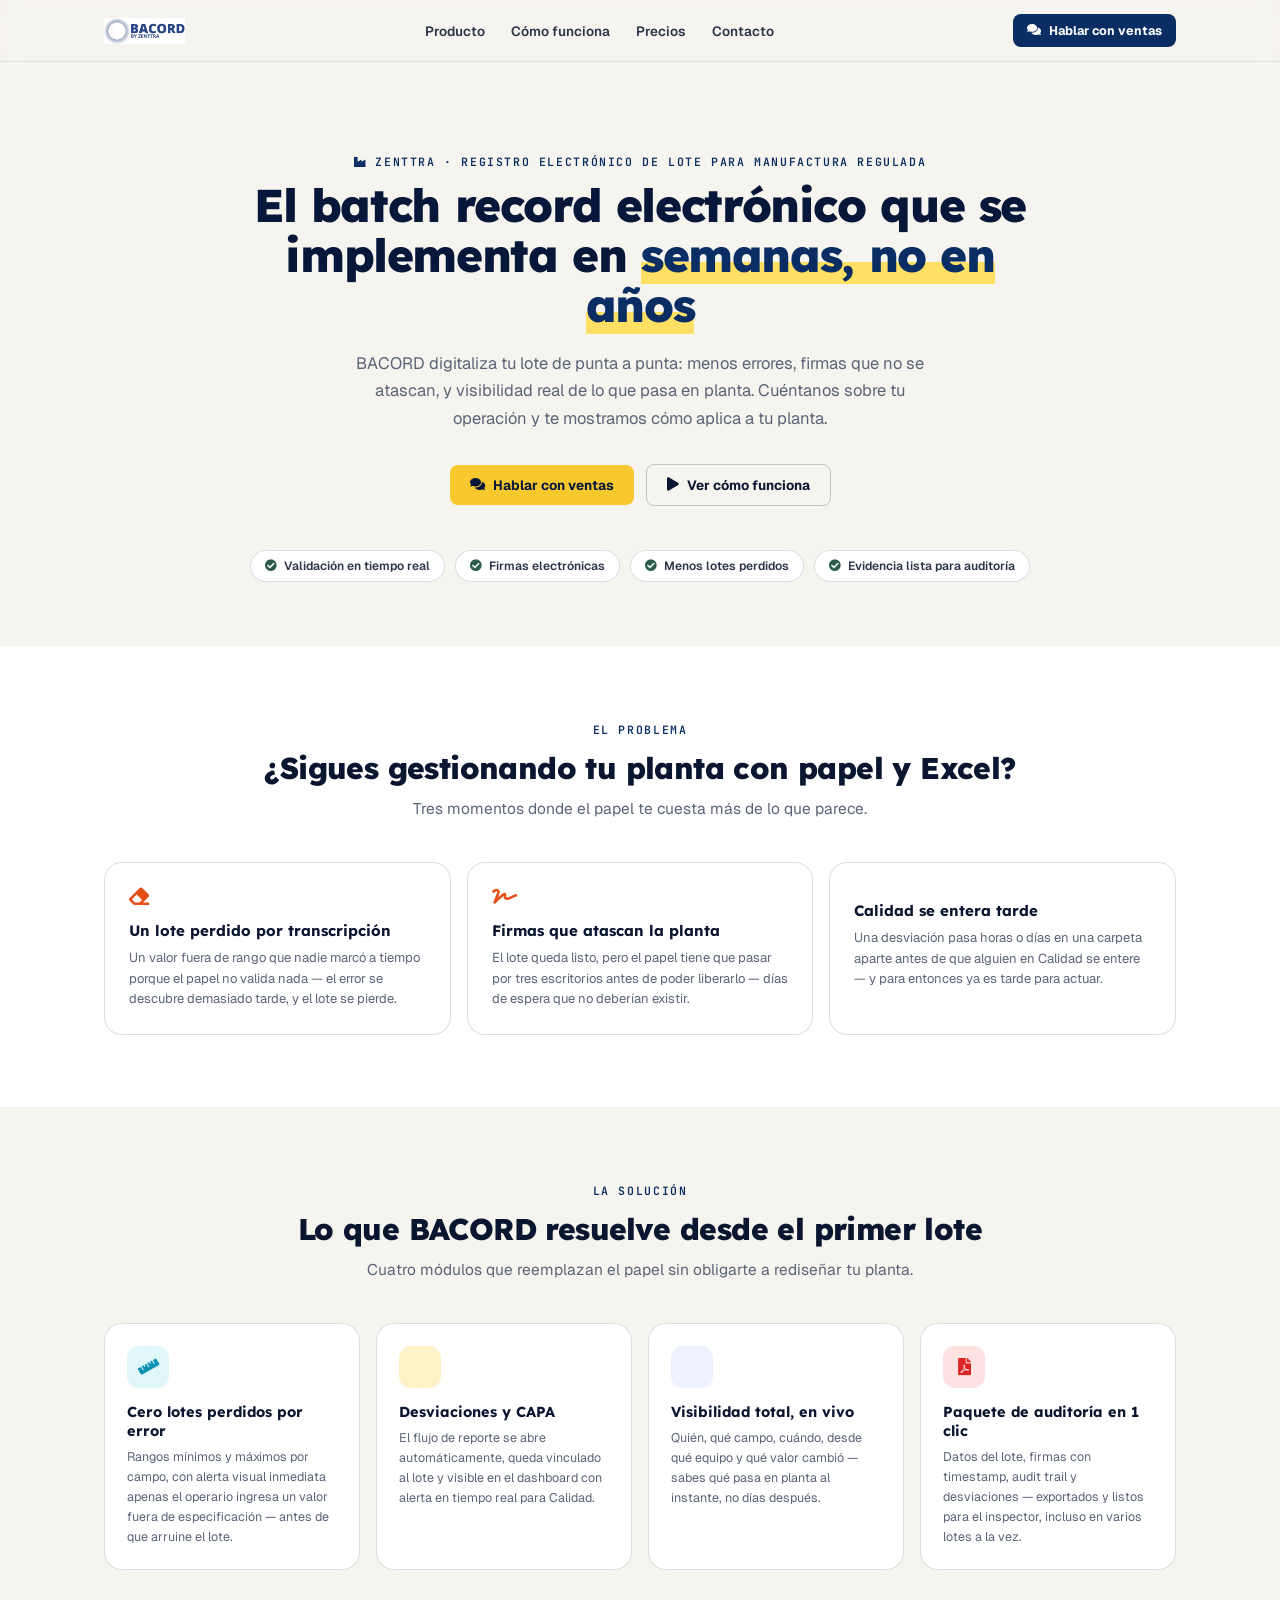
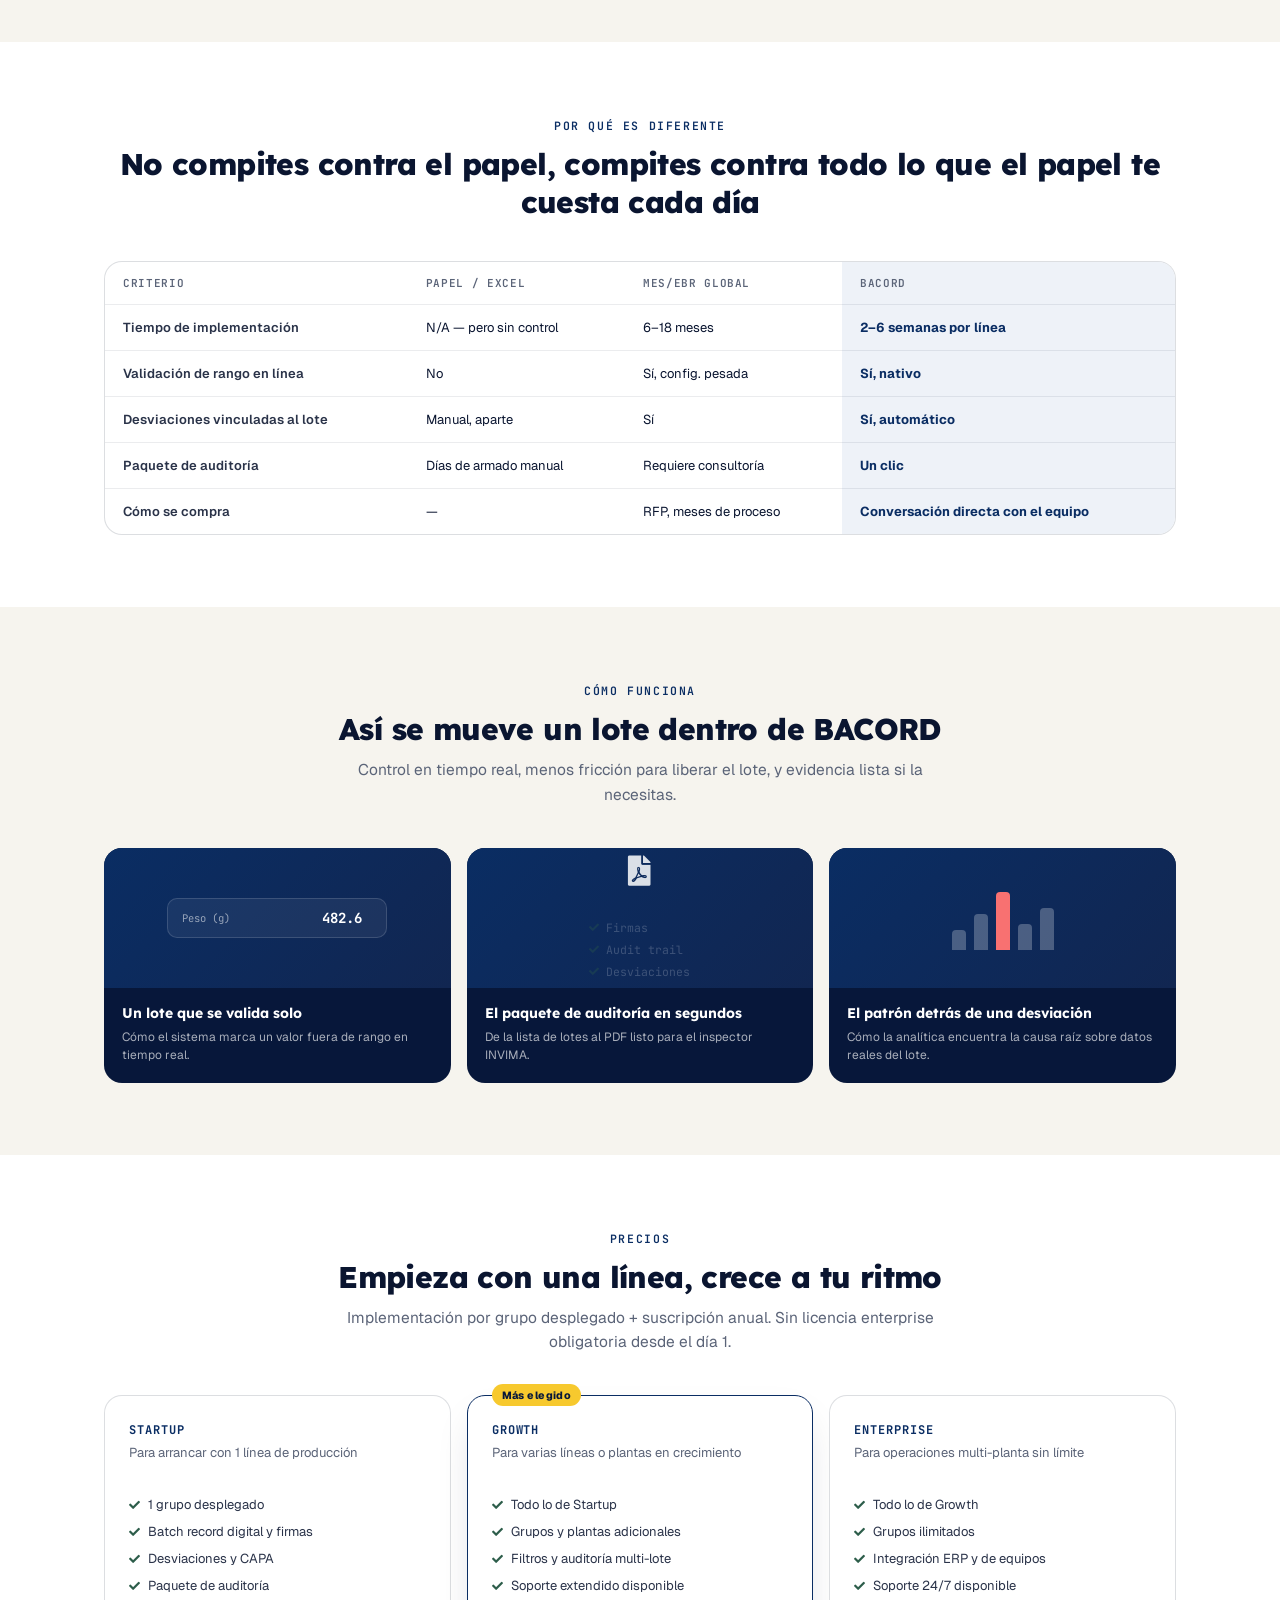
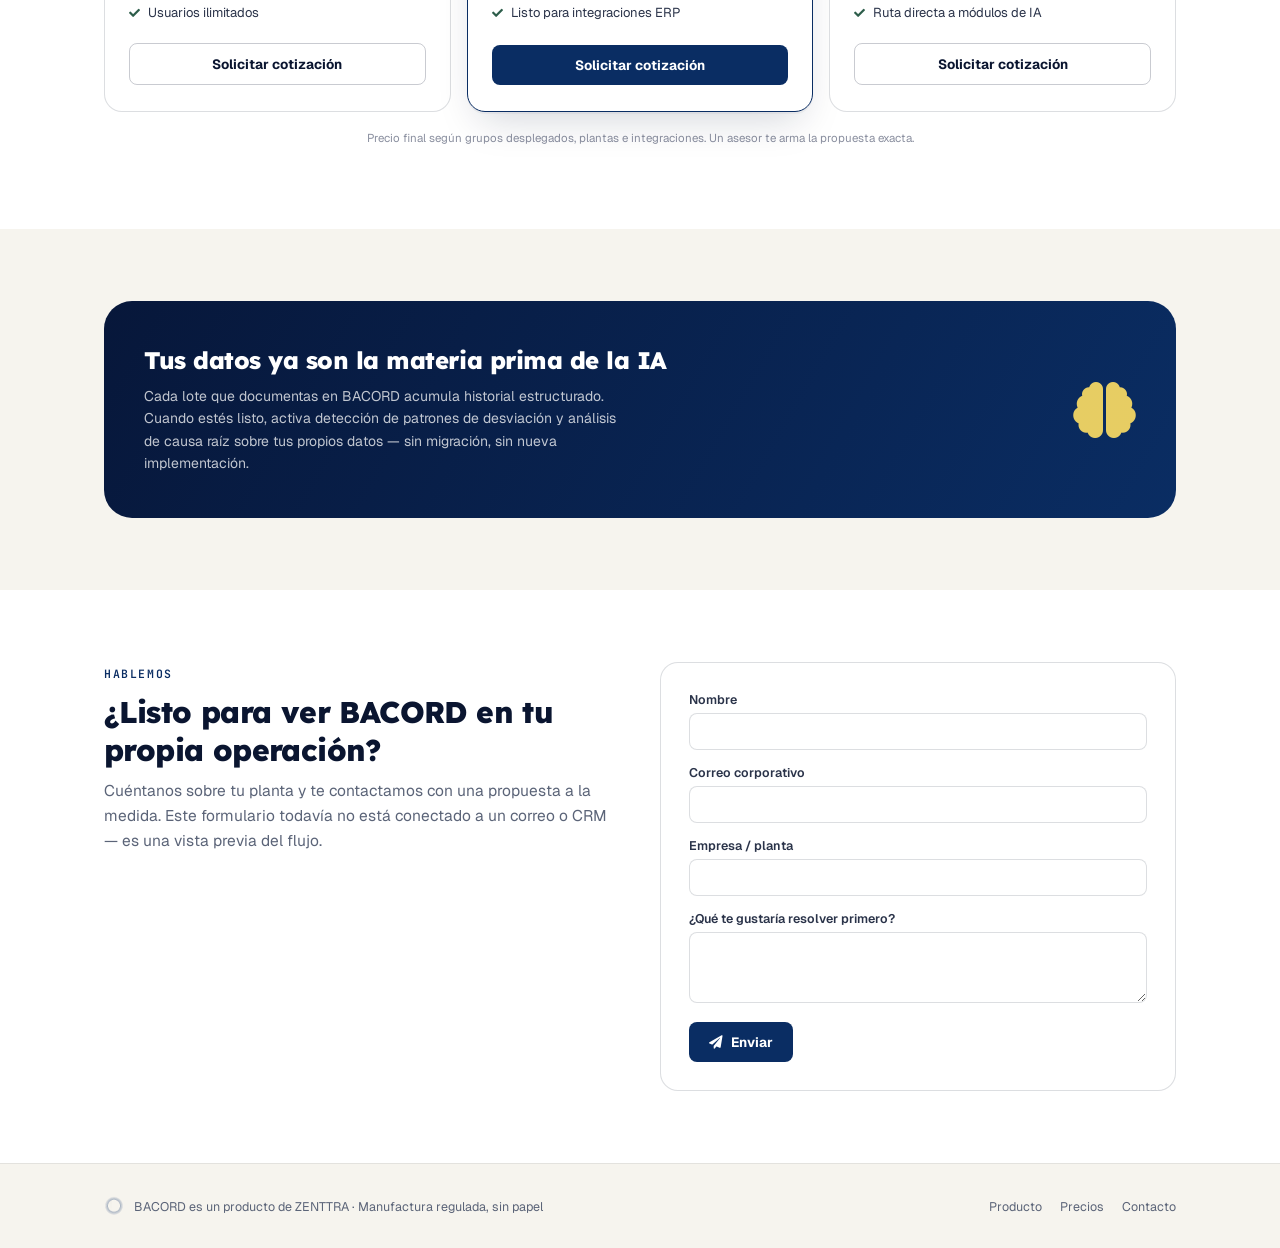
==== commit a7a023a7: "Remove all public sandbox/demo access from the landing page Company policy: no public sandbox or vid" ====
--- a/landing/index.html
+++ b/landing/index.html
@@ -175,13 +175,6 @@
   .mock-alert, .demo-mock--validar .mock-field, .mock-checklist li, .mock-bars span, .mock-bar-hl { animation: none !important; }
 }
 
-/* ── sandbox banner ── */
-.sandbox-banner { background: linear-gradient(120deg, var(--navy-900) 0%, var(--navy) 100%); border-radius: var(--r-xl); padding: 44px 40px; color: #fff; display: flex; align-items: center; gap: 32px; justify-content: space-between; }
-.sandbox-text h2 { font-family: var(--f-display); font-size: 24px; font-weight: 800; margin: 10px 0; letter-spacing: -.02em; }
-.sandbox-text p { font-size: 14px; color: rgba(255,255,255,.75); max-width: 480px; line-height: 1.6; margin: 0; }
-.sandbox-banner .btn { flex-shrink: 0; }
-@media (max-width: 720px) { .sandbox-banner { flex-direction: column; text-align: center; } .sandbox-text p { margin: 0 auto; } }
-
 /* ── pricing ── */
 .plan { background: var(--white); border: 1.5px solid var(--hair-2); border-radius: var(--r-lg); padding: 26px 24px; display: flex; flex-direction: column; position: relative; }
 .plan.destacado { border-color: var(--navy); box-shadow: var(--sh-3); }
@@ -264,7 +257,7 @@
     </h1>
     <p class="hero-sub">
       BACORD digitaliza tu lote de punta a punta: menos errores, firmas que no se atascan, y visibilidad real de lo que pasa en planta.
-      Cuéntanos sobre tu operación y te mostramos cómo aplica, con sandbox en vivo incluido si quieres explorarlo tú mismo.
+      Cuéntanos sobre tu operación y te mostramos cómo aplica a tu planta.
     </p>
     <div class="hero-ctas">
       <a href="#contacto" class="btn btn-accent">
@@ -388,8 +381,8 @@
             <tr>
               <td class="criterio">Cómo se compra</td>
               <td>—</td>
-              <td>RFP, demo bajo NDA</td>
-              <td class="hl">Se prueba en vivo, antes de la llamada</td>
+              <td>RFP, meses de proceso</td>
+              <td class="hl">Conversación directa con el equipo</td>
             </tr>
           </tbody>
         </table>
@@ -444,26 +437,6 @@
             <p>Cómo la analítica encuentra la causa raíz sobre datos reales del lote.</p>
           </div>
         </div>
-      </div>
-    </div>
-  </section>
-
-  <!-- ── Sandbox en vivo ── -->
-  <section class="section" id="sandbox">
-    <div class="container">
-      <div class="sandbox-banner">
-        <div class="sandbox-text">
-          <div class="eyebrow" style="color:var(--yellow)">Sandbox en vivo</div>
-          <h2>Entra y pruébalo tú mismo, sin agendar nada</h2>
-          <p>
-            Un sandbox con datos ficticios, listo para explorar: crea un lote, valida un campo en tiempo real,
-            dispara una desviación — y si quieres, genera el paquete de auditoría. Sin registro complicado, sin esperar a que alguien te llame.
-          </p>
-        </div>
-        <!-- TODO: reemplazar href por la URL real del sandbox una vez publicado -->
-        <a href="#" class="btn btn-accent">
-          <i class="fa fa-arrow-right-to-bracket" aria-hidden="true"></i> Entrar al sandbox
-        </a>
       </div>
     </div>
   </section>
